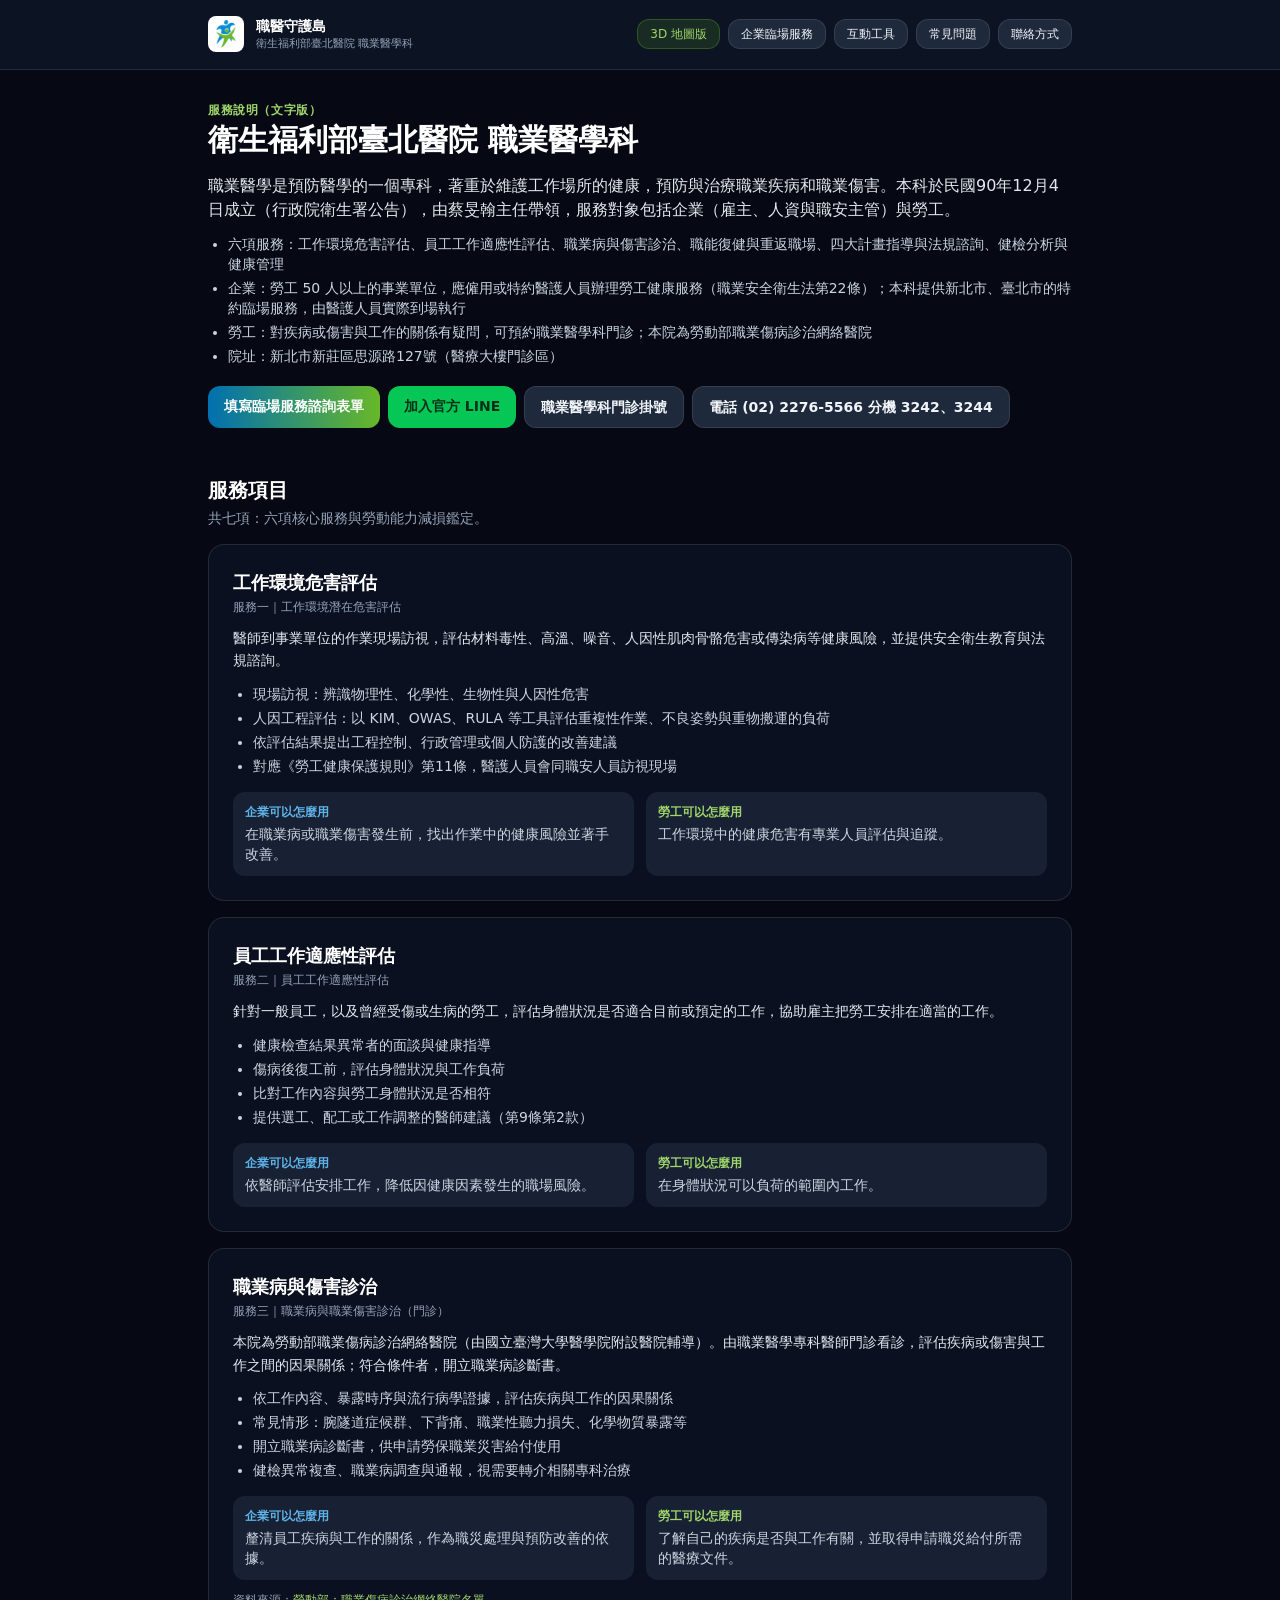
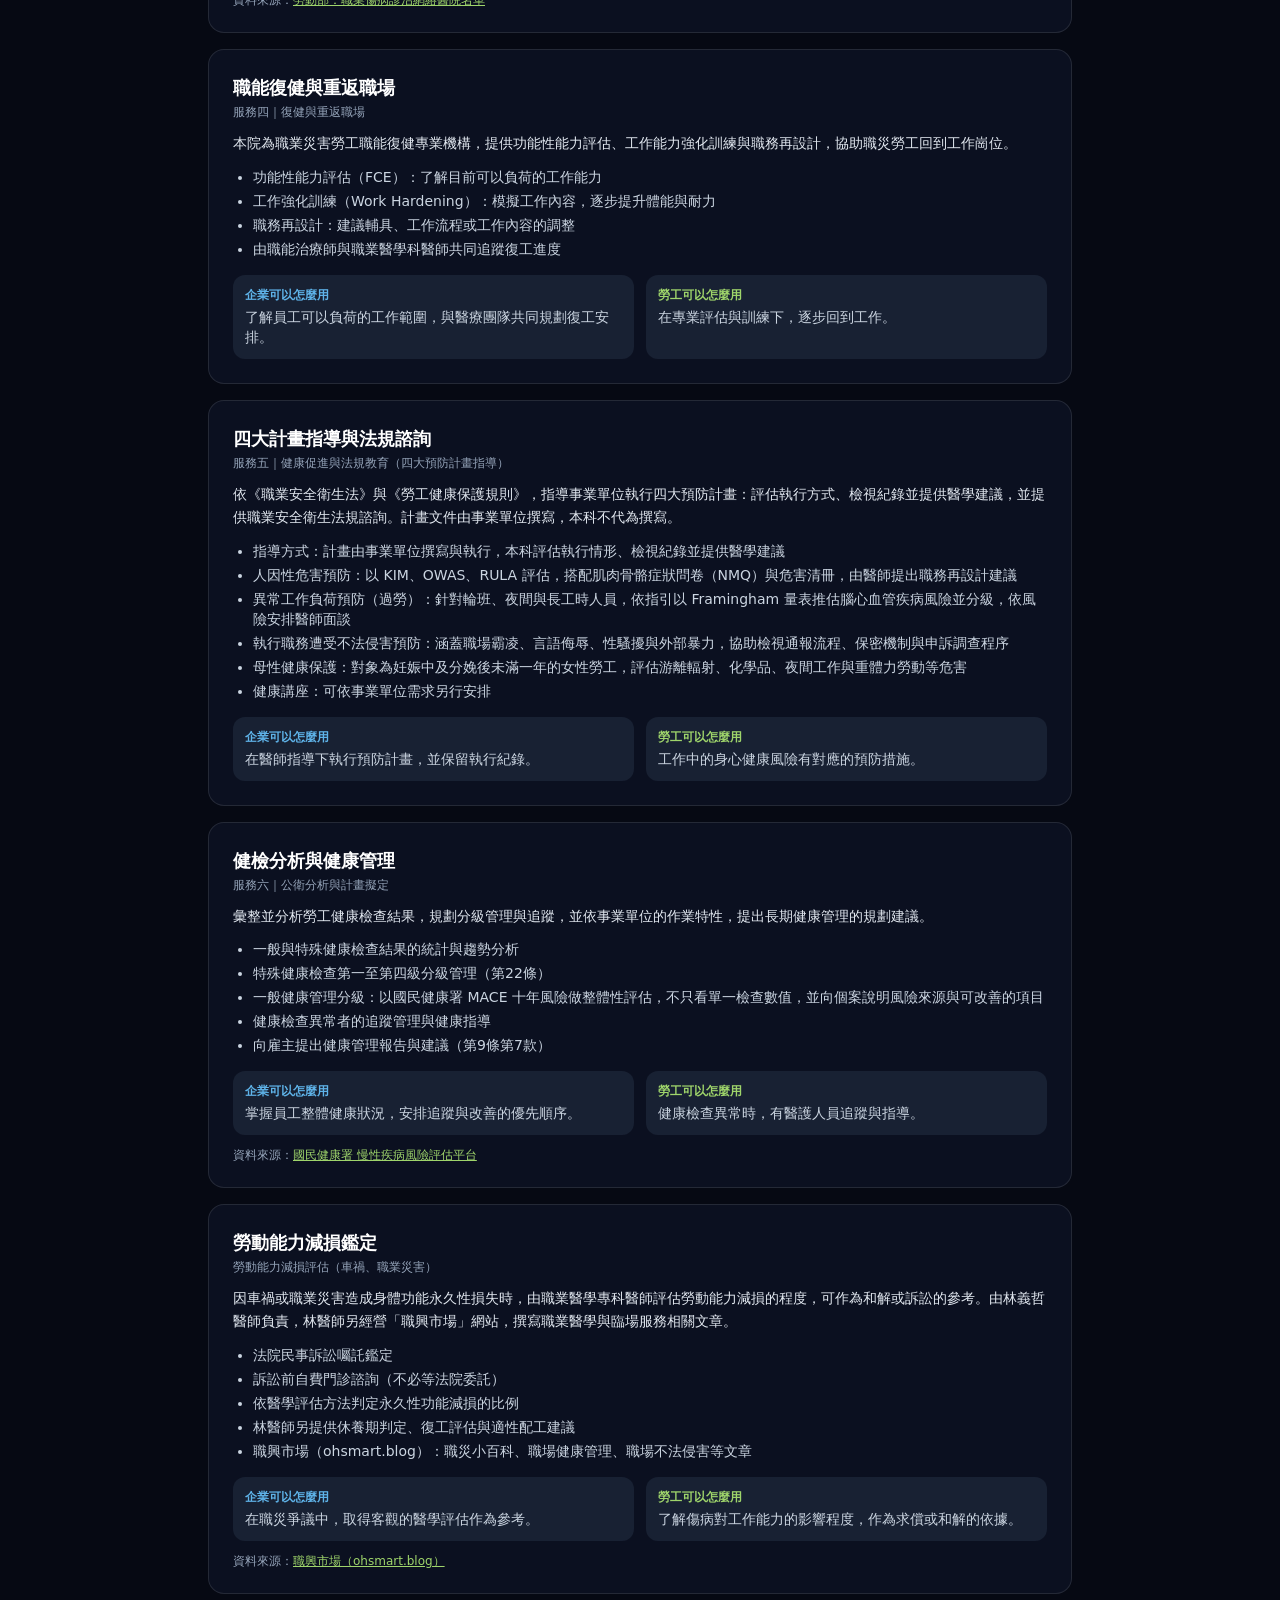
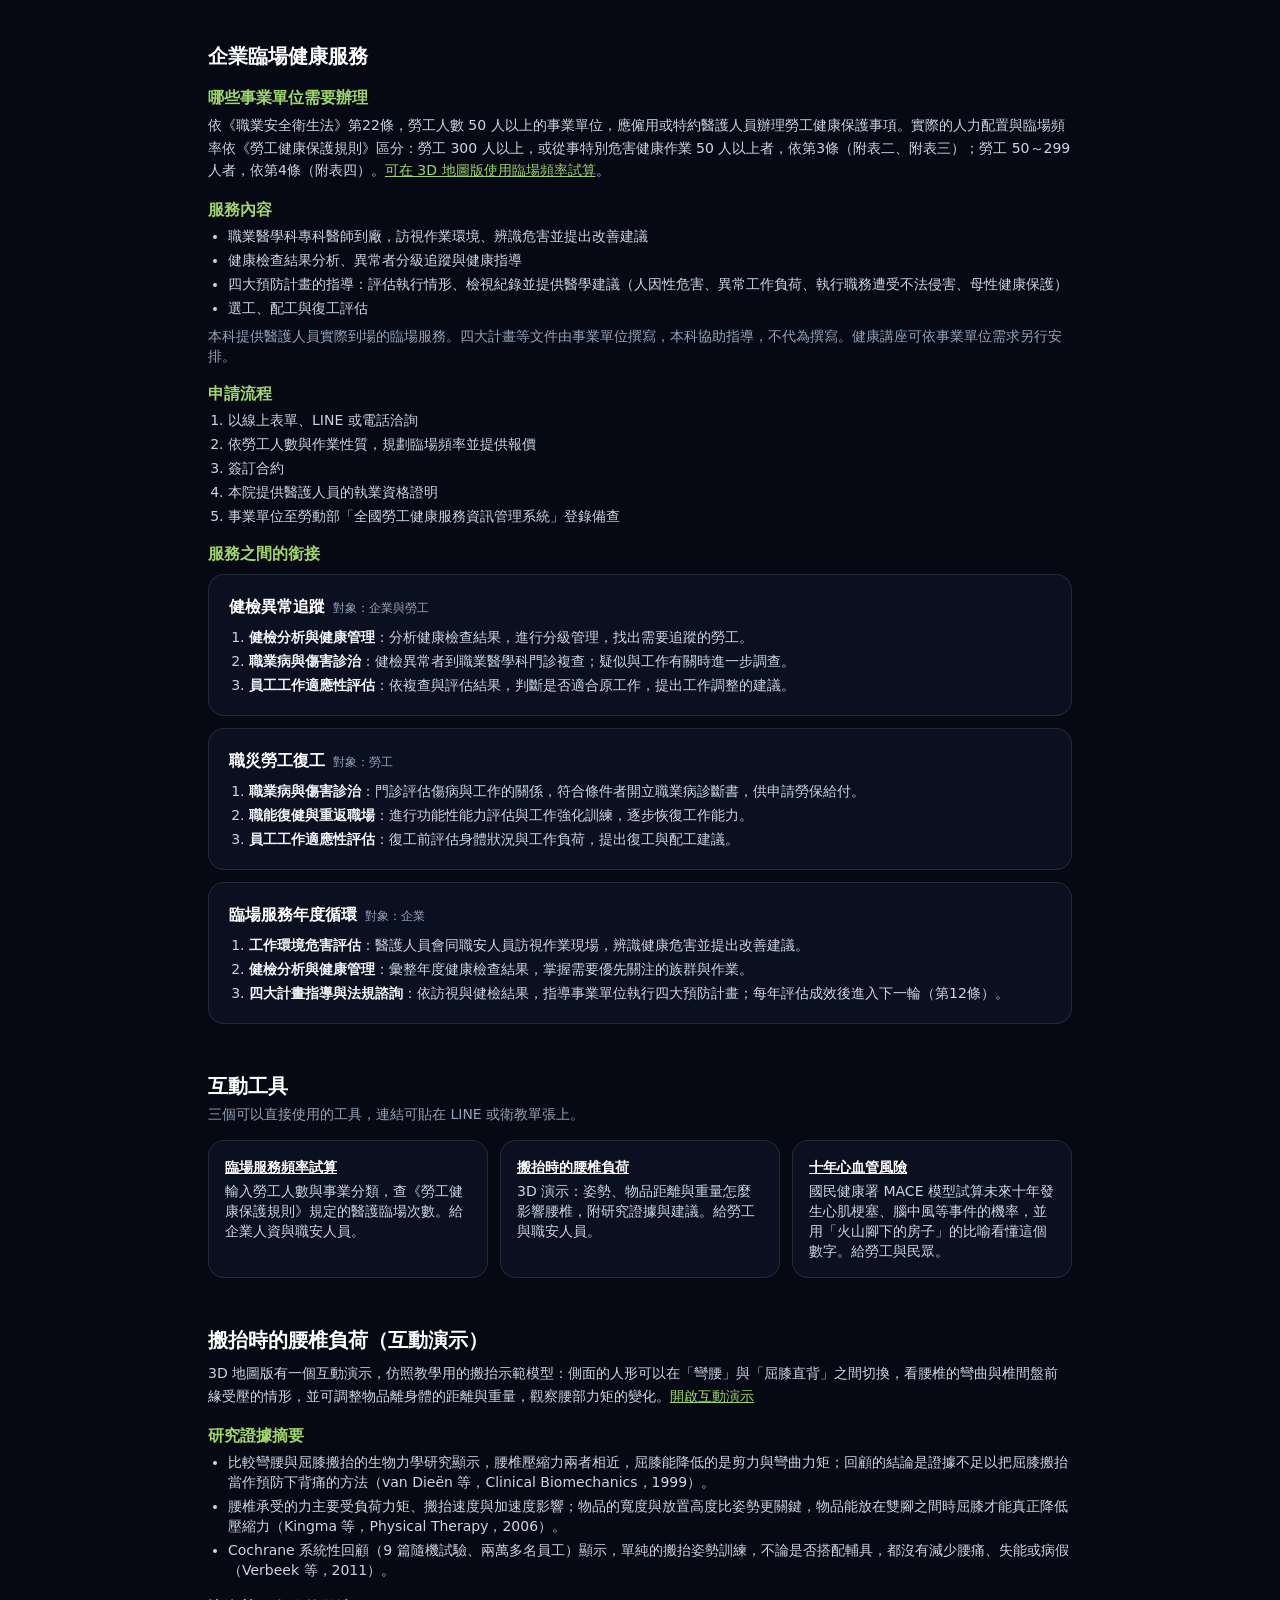
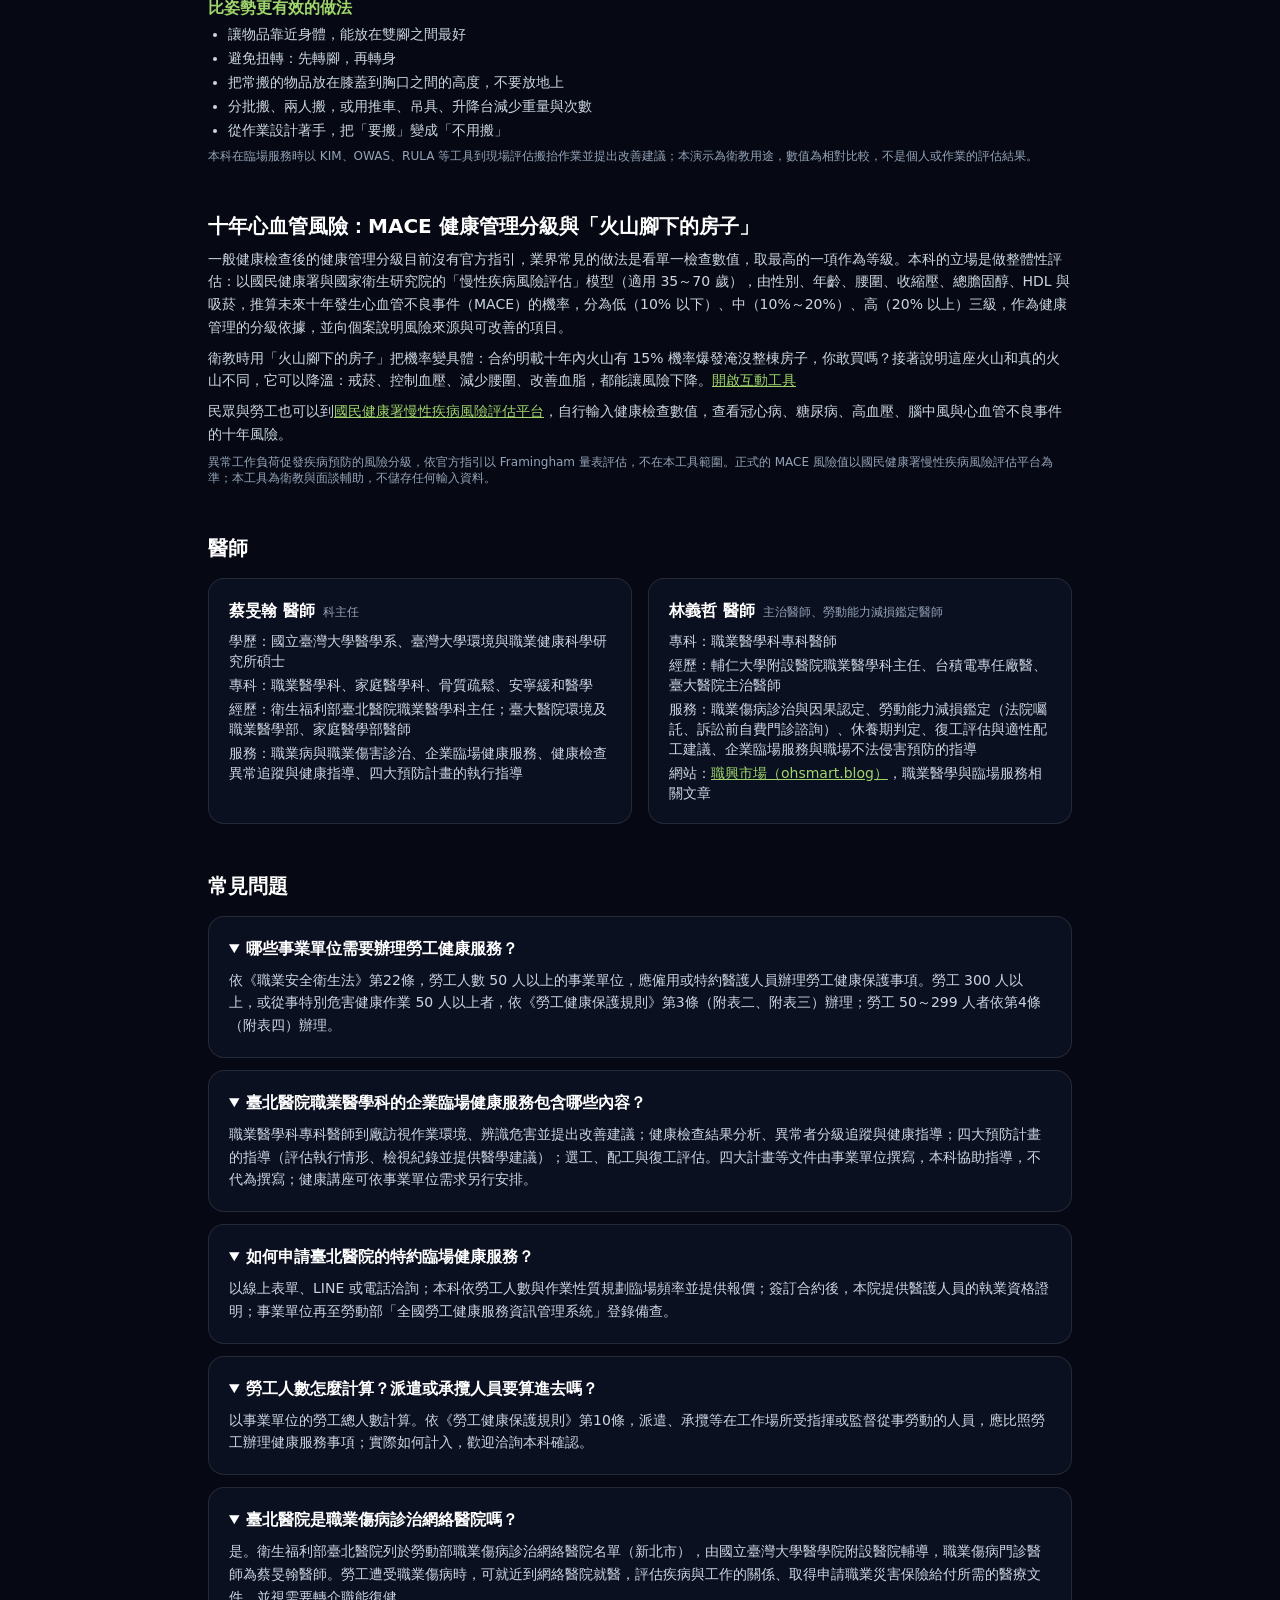
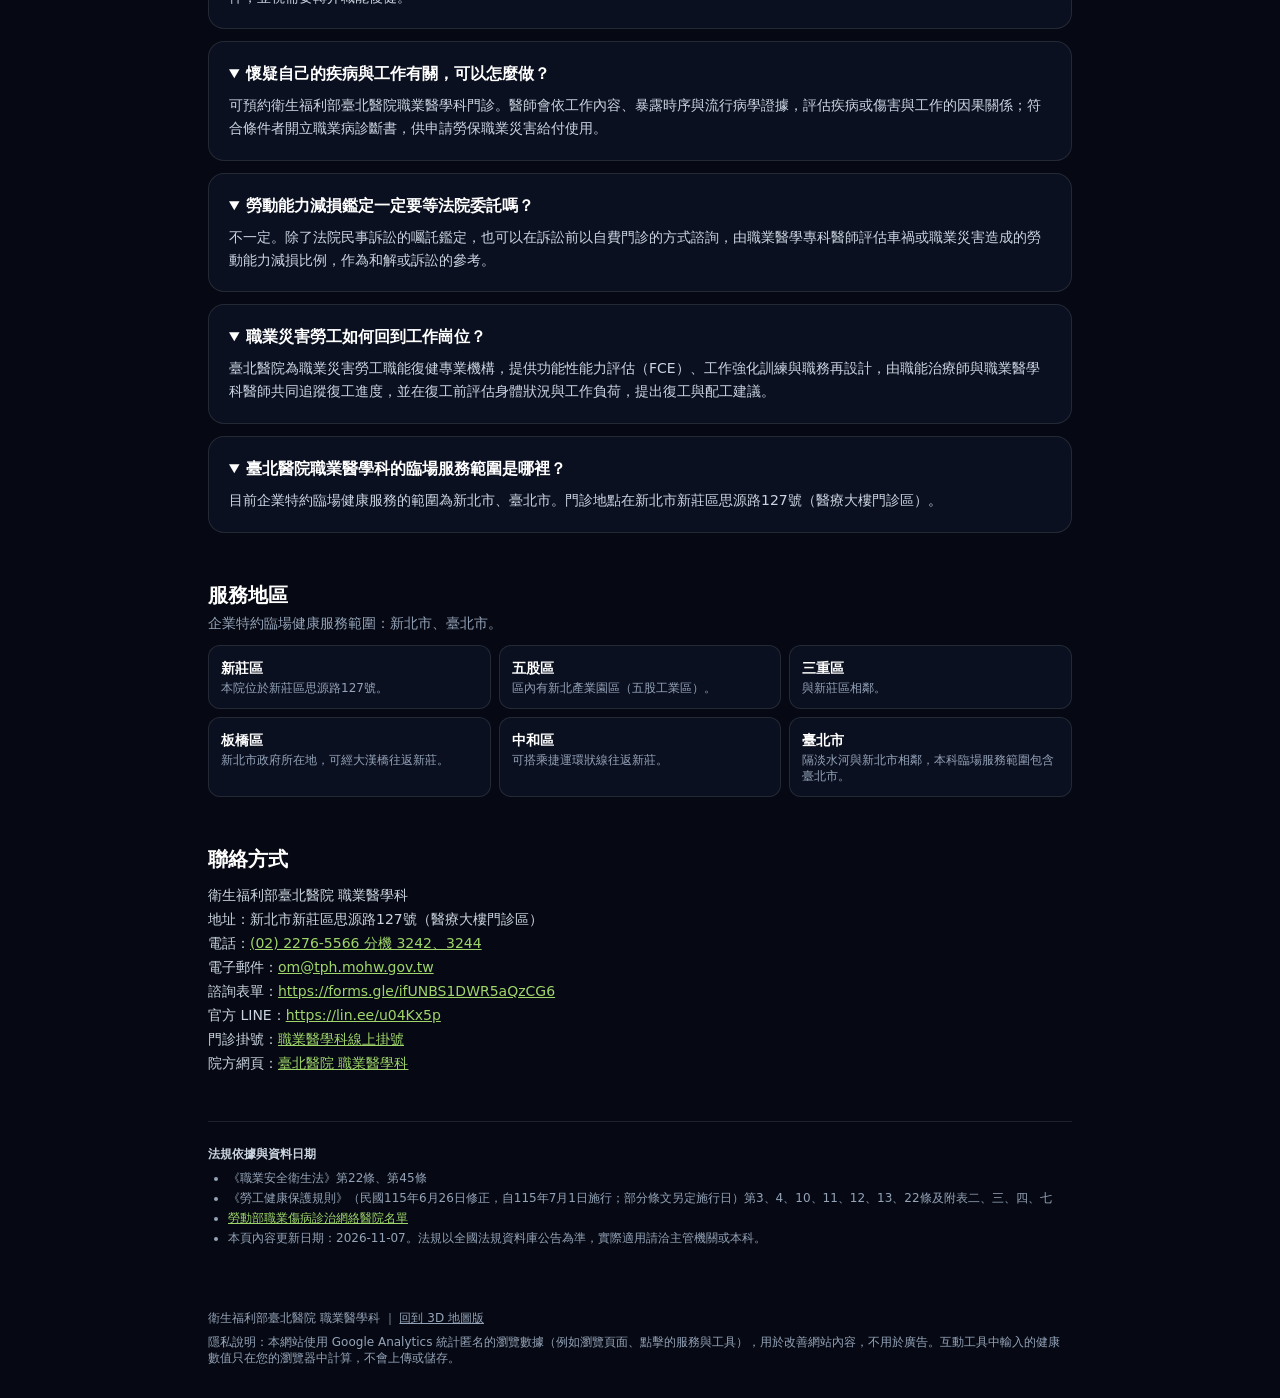
==== services.html @ 73bd0c20 "Add files via upload" ====
<!DOCTYPE html>
<html lang="zh-TW" class="dark">
<head>
  <meta charset="UTF-8">
  <meta name="viewport" content="width=device-width, initial-scale=1.0, viewport-fit=cover">
  <title>服務說明（文字版）｜衛生福利部臺北醫院 職業醫學科</title>
  <meta name="description" content="衛生福利部臺北醫院職業醫學科的服務說明：職業病與傷害診治門診、企業特約臨場健康服務、工作環境危害評估、員工工作適應性評估、職能復健與重返職場、四大預防計畫指導、健檢分析，以及勞動能力減損鑑定。含法規門檻、申請流程與常見問題。">
  <meta name="robots" content="index, follow, max-snippet:-1, max-image-preview:large">
  <link rel="canonical" href="https://nursingwork.github.io/tph-oh-island/services.html">
  <meta property="og:type" content="article">
  <meta property="og:locale" content="zh_TW">
  <meta property="og:title" content="服務說明（文字版）｜衛生福利部臺北醫院 職業醫學科">
  <meta property="og:description" content="職業病門診、企業臨場健康服務、職能復健與勞動能力減損鑑定：法規門檻、申請流程與常見問題。">
  <meta property="og:url" content="https://nursingwork.github.io/tph-oh-island/services.html">
  <meta property="og:image" content="https://nursingwork.github.io/tph-oh-island/assets/og-cover.jpg">
  <link rel="icon" type="image/png" sizes="64x64" href="assets/favicon.png">
  <link rel="stylesheet" href="tailwind.css">
  <script async src="https://www.googletagmanager.com/gtag/js?id=G-D66JKDGD3F"></script>
  <script>window.dataLayer=window.dataLayer||[];function gtag(){dataLayer.push(arguments);}gtag('js',new Date());gtag('config','G-D66JKDGD3F',{allow_google_signals:false,allow_ad_personalization_signals:false});</script>
  <script type="application/ld+json">{"@context":"https://schema.org","@graph":[{"@type":"WebPage","@id":"https://nursingwork.github.io/tph-oh-island/services.html#page","url":"https://nursingwork.github.io/tph-oh-island/services.html","name":"衛生福利部臺北醫院 職業醫學科｜服務說明（文字版）","inLanguage":"zh-TW","dateModified":"2026-11-07","isPartOf":{"@id":"https://nursingwork.github.io/tph-oh-island/#website"},"about":{"@id":"https://nursingwork.github.io/tph-oh-island/#clinic"}},{"@type":"BreadcrumbList","itemListElement":[{"@type":"ListItem","position":1,"name":"職醫守護島","item":"https://nursingwork.github.io/tph-oh-island/"},{"@type":"ListItem","position":2,"name":"服務說明（文字版）","item":"https://nursingwork.github.io/tph-oh-island/services.html"}]},{"@type":"FAQPage","mainEntity":[{"@type":"Question","name":"哪些事業單位需要辦理勞工健康服務？","acceptedAnswer":{"@type":"Answer","text":"依《職業安全衛生法》第22條，勞工人數 50 人以上的事業單位，應僱用或特約醫護人員辦理勞工健康保護事項。勞工 300 人以上，或從事特別危害健康作業 50 人以上者，依《勞工健康保護規則》第3條（附表二、附表三）辦理；勞工 50～299 人者依第4條（附表四）辦理。"}},{"@type":"Question","name":"臺北醫院職業醫學科的企業臨場健康服務包含哪些內容？","acceptedAnswer":{"@type":"Answer","text":"職業醫學科專科醫師到廠訪視作業環境、辨識危害並提出改善建議；健康檢查結果分析、異常者分級追蹤與健康指導；四大預防計畫的指導（評估執行情形、檢視紀錄並提供醫學建議）；選工、配工與復工評估。四大計畫等文件由事業單位撰寫，本科協助指導，不代為撰寫；健康講座可依事業單位需求另行安排。"}},{"@type":"Question","name":"如何申請臺北醫院的特約臨場健康服務？","acceptedAnswer":{"@type":"Answer","text":"以線上表單、LINE 或電話洽詢；本科依勞工人數與作業性質規劃臨場頻率並提供報價；簽訂合約後，本院提供醫護人員的執業資格證明；事業單位再至勞動部「全國勞工健康服務資訊管理系統」登錄備查。"}},{"@type":"Question","name":"勞工人數怎麼計算？派遣或承攬人員要算進去嗎？","acceptedAnswer":{"@type":"Answer","text":"以事業單位的勞工總人數計算。依《勞工健康保護規則》第10條，派遣、承攬等在工作場所受指揮或監督從事勞動的人員，應比照勞工辦理健康服務事項；實際如何計入，歡迎洽詢本科確認。"}},{"@type":"Question","name":"臺北醫院是職業傷病診治網絡醫院嗎？","acceptedAnswer":{"@type":"Answer","text":"是。衛生福利部臺北醫院列於勞動部職業傷病診治網絡醫院名單（新北市），由國立臺灣大學醫學院附設醫院輔導，職業傷病門診醫師為蔡旻翰醫師。勞工遭受職業傷病時，可就近到網絡醫院就醫，評估疾病與工作的關係、取得申請職業災害保險給付所需的醫療文件，並視需要轉介職能復健。"}},{"@type":"Question","name":"懷疑自己的疾病與工作有關，可以怎麼做？","acceptedAnswer":{"@type":"Answer","text":"可預約衛生福利部臺北醫院職業醫學科門診。醫師會依工作內容、暴露時序與流行病學證據，評估疾病或傷害與工作的因果關係；符合條件者開立職業病診斷書，供申請勞保職業災害給付使用。"}},{"@type":"Question","name":"勞動能力減損鑑定一定要等法院委託嗎？","acceptedAnswer":{"@type":"Answer","text":"不一定。除了法院民事訴訟的囑託鑑定，也可以在訴訟前以自費門診的方式諮詢，由職業醫學專科醫師評估車禍或職業災害造成的勞動能力減損比例，作為和解或訴訟的參考。"}},{"@type":"Question","name":"職業災害勞工如何回到工作崗位？","acceptedAnswer":{"@type":"Answer","text":"臺北醫院為職業災害勞工職能復健專業機構，提供功能性能力評估（FCE）、工作強化訓練與職務再設計，由職能治療師與職業醫學科醫師共同追蹤復工進度，並在復工前評估身體狀況與工作負荷，提出復工與配工建議。"}},{"@type":"Question","name":"臺北醫院職業醫學科的臨場服務範圍是哪裡？","acceptedAnswer":{"@type":"Answer","text":"目前企業特約臨場健康服務的範圍為新北市、臺北市。門診地點在新北市新莊區思源路127號（醫療大樓門診區）。"}}]}]}</script>
  <style>body{background:#060913} html{scroll-behavior:smooth} @media (prefers-reduced-motion: reduce){html{scroll-behavior:auto}}</style>
</head>
<body class="text-slate-100 font-sans">
  <a href="#content" class="sr-only focus:not-sr-only focus:absolute focus:top-2 focus:left-2 focus:z-50 focus:px-3 focus:py-2 focus:bg-brand-500 focus:text-white focus:rounded-lg">跳到主要內容</a>
  <header class="border-b border-white/10 bg-slate-900/70">
    <div class="max-w-4xl mx-auto px-4 py-4 flex flex-wrap items-center justify-between gap-3">
      <a href="index.html" class="flex items-center gap-3">
        <img src="assets/logo-mark.png" alt="" width="36" height="36" class="w-9 h-9 rounded-lg bg-white p-1">
        <span><span class="block text-sm font-extrabold text-white">職醫守護島</span><span class="block text-[11px] text-slate-400">衛生福利部臺北醫院 職業醫學科</span></span>
      </a>
      <nav aria-label="主要" class="flex flex-wrap gap-2 text-xs">
        <a href="index.html" class="px-3 py-1.5 rounded-xl bg-brand-500/15 text-brand-300 border border-brand-500/30 hover:bg-brand-500/25">3D 地圖版</a>
        <a href="#enterprise" class="px-3 py-1.5 rounded-xl bg-slate-800 border border-white/10 hover:bg-slate-700">企業臨場服務</a>
        <a href="#tools" class="px-3 py-1.5 rounded-xl bg-slate-800 border border-white/10 hover:bg-slate-700">互動工具</a>
        <a href="#faq" class="px-3 py-1.5 rounded-xl bg-slate-800 border border-white/10 hover:bg-slate-700">常見問題</a>
        <a href="#contact" class="px-3 py-1.5 rounded-xl bg-slate-800 border border-white/10 hover:bg-slate-700">聯絡方式</a>
      </nav>
    </div>
  </header>

  <main id="content" class="max-w-4xl mx-auto px-4 py-8 space-y-12">
    <section>
      <p class="text-xs font-bold tracking-wider text-brand-300">服務說明（文字版）</p>
      <h1 class="mt-1 text-2xl md:text-3xl font-extrabold text-white leading-snug">衛生福利部臺北醫院 職業醫學科</h1>
      <p class="mt-4 text-sm md:text-base text-slate-200 leading-relaxed">職業醫學是預防醫學的一個專科，著重於維護工作場所的健康，預防與治療職業疾病和職業傷害。本科於民國90年12月4日成立（行政院衛生署公告），由蔡旻翰主任帶領，服務對象包括企業（雇主、人資與職安主管）與勞工。</p>
      <ul class="mt-3 list-disc pl-5 space-y-1 text-sm text-slate-300"><li>六項服務：工作環境危害評估、員工工作適應性評估、職業病與傷害診治、職能復健與重返職場、四大計畫指導與法規諮詢、健檢分析與健康管理</li><li>企業：勞工 50 人以上的事業單位，應僱用或特約醫護人員辦理勞工健康服務（職業安全衛生法第22條）；本科提供新北市、臺北市的特約臨場服務，由醫護人員實際到場執行</li><li>勞工：對疾病或傷害與工作的關係有疑問，可預約職業醫學科門診；本院為勞動部職業傷病診治網絡醫院</li><li>院址：新北市新莊區思源路127號（醫療大樓門診區）</li></ul>
      <div class="mt-5 flex flex-wrap gap-2 text-sm">
        <a href="https://forms.gle/ifUNBS1DWR5aQzCG6" target="_blank" rel="noopener noreferrer" class="px-4 py-2.5 rounded-xl bg-gradient-to-r from-medblue-600 to-brand-500 text-white font-bold">填寫臨場服務諮詢表單</a>
        <a href="https://lin.ee/u04Kx5p" target="_blank" rel="noopener noreferrer" class="px-4 py-2.5 rounded-xl bg-[#06c755] text-[#06301a] font-bold">加入官方 LINE</a>
        <a href="https://nreg.tph.mohw.gov.tw/OReg/OpoDoctorsVisitListPage?sectcategory=%E5%85%A7%E7%A7%91%E7%B3%BB&amp;sectid=0106&amp;sectname=%E8%81%B7%E6%A5%AD%E9%86%AB%E5%AD%B8%E7%A7%91&amp;showcd=N" target="_blank" rel="noopener noreferrer" class="px-4 py-2.5 rounded-xl bg-slate-800 border border-white/10 font-bold">職業醫學科門診掛號</a>
        <a href="tel:+886222765566,3242" class="px-4 py-2.5 rounded-xl bg-slate-800 border border-white/10 font-bold">電話 (02) 2276-5566 分機 3242、3244</a>
      </div>
    </section>

    <section id="services" aria-labelledby="h-services">
      <h2 id="h-services" class="text-xl font-extrabold text-white">服務項目</h2>
      <p class="mt-1 text-sm text-slate-400">共七項：六項核心服務與勞動能力減損鑑定。</p>
      <div class="mt-4 space-y-4">
      <article id="service-1" class="rounded-2xl border border-white/10 bg-slate-900/60 p-5 md:p-6">
        <h3 class="text-lg font-extrabold text-white">工作環境危害評估</h3>
        <p class="text-xs text-slate-400 mt-0.5">服務一｜工作環境潛在危害評估</p>
        <p class="mt-3 text-sm text-slate-200 leading-relaxed">醫師到事業單位的作業現場訪視，評估材料毒性、高溫、噪音、人因性肌肉骨骼危害或傳染病等健康風險，並提供安全衛生教育與法規諮詢。</p>
        <ul class="mt-3 list-disc pl-5 space-y-1 text-sm text-slate-300"><li>現場訪視：辨識物理性、化學性、生物性與人因性危害</li><li>人因工程評估：以 KIM、OWAS、RULA 等工具評估重複性作業、不良姿勢與重物搬運的負荷</li><li>依評估結果提出工程控制、行政管理或個人防護的改善建議</li><li>對應《勞工健康保護規則》第11條，醫護人員會同職安人員訪視現場</li></ul>
        <dl class="mt-4 grid grid-cols-1 sm:grid-cols-2 gap-3 text-sm">
          <div class="rounded-xl bg-slate-800/70 p-3"><dt class="text-xs font-bold text-medblue-300">企業可以怎麼用</dt><dd class="text-slate-300 mt-1">在職業病或職業傷害發生前，找出作業中的健康風險並著手改善。</dd></div>
          <div class="rounded-xl bg-slate-800/70 p-3"><dt class="text-xs font-bold text-brand-300">勞工可以怎麼用</dt><dd class="text-slate-300 mt-1">工作環境中的健康危害有專業人員評估與追蹤。</dd></div>
        </dl>
        
      </article>
      <article id="service-2" class="rounded-2xl border border-white/10 bg-slate-900/60 p-5 md:p-6">
        <h3 class="text-lg font-extrabold text-white">員工工作適應性評估</h3>
        <p class="text-xs text-slate-400 mt-0.5">服務二｜員工工作適應性評估</p>
        <p class="mt-3 text-sm text-slate-200 leading-relaxed">針對一般員工，以及曾經受傷或生病的勞工，評估身體狀況是否適合目前或預定的工作，協助雇主把勞工安排在適當的工作。</p>
        <ul class="mt-3 list-disc pl-5 space-y-1 text-sm text-slate-300"><li>健康檢查結果異常者的面談與健康指導</li><li>傷病後復工前，評估身體狀況與工作負荷</li><li>比對工作內容與勞工身體狀況是否相符</li><li>提供選工、配工或工作調整的醫師建議（第9條第2款）</li></ul>
        <dl class="mt-4 grid grid-cols-1 sm:grid-cols-2 gap-3 text-sm">
          <div class="rounded-xl bg-slate-800/70 p-3"><dt class="text-xs font-bold text-medblue-300">企業可以怎麼用</dt><dd class="text-slate-300 mt-1">依醫師評估安排工作，降低因健康因素發生的職場風險。</dd></div>
          <div class="rounded-xl bg-slate-800/70 p-3"><dt class="text-xs font-bold text-brand-300">勞工可以怎麼用</dt><dd class="text-slate-300 mt-1">在身體狀況可以負荷的範圍內工作。</dd></div>
        </dl>
        
      </article>
      <article id="service-3" class="rounded-2xl border border-white/10 bg-slate-900/60 p-5 md:p-6">
        <h3 class="text-lg font-extrabold text-white">職業病與傷害診治</h3>
        <p class="text-xs text-slate-400 mt-0.5">服務三｜職業病與職業傷害診治（門診）</p>
        <p class="mt-3 text-sm text-slate-200 leading-relaxed">本院為勞動部職業傷病診治網絡醫院（由國立臺灣大學醫學院附設醫院輔導）。由職業醫學專科醫師門診看診，評估疾病或傷害與工作之間的因果關係；符合條件者，開立職業病診斷書。</p>
        <ul class="mt-3 list-disc pl-5 space-y-1 text-sm text-slate-300"><li>依工作內容、暴露時序與流行病學證據，評估疾病與工作的因果關係</li><li>常見情形：腕隧道症候群、下背痛、職業性聽力損失、化學物質暴露等</li><li>開立職業病診斷書，供申請勞保職業災害給付使用</li><li>健檢異常複查、職業病調查與通報，視需要轉介相關專科治療</li></ul>
        <dl class="mt-4 grid grid-cols-1 sm:grid-cols-2 gap-3 text-sm">
          <div class="rounded-xl bg-slate-800/70 p-3"><dt class="text-xs font-bold text-medblue-300">企業可以怎麼用</dt><dd class="text-slate-300 mt-1">釐清員工疾病與工作的關係，作為職災處理與預防改善的依據。</dd></div>
          <div class="rounded-xl bg-slate-800/70 p-3"><dt class="text-xs font-bold text-brand-300">勞工可以怎麼用</dt><dd class="text-slate-300 mt-1">了解自己的疾病是否與工作有關，並取得申請職災給付所需的醫療文件。</dd></div>
        </dl>
        <p class="mt-3 text-xs text-slate-400">資料來源：<a class="underline text-brand-300" href="https://www.mol.gov.tw/1607/1632/1640/57335/" target="_blank" rel="noopener noreferrer">勞動部：職業傷病診治網絡醫院名單</a></p>
      </article>
      <article id="service-4" class="rounded-2xl border border-white/10 bg-slate-900/60 p-5 md:p-6">
        <h3 class="text-lg font-extrabold text-white">職能復健與重返職場</h3>
        <p class="text-xs text-slate-400 mt-0.5">服務四｜復健與重返職場</p>
        <p class="mt-3 text-sm text-slate-200 leading-relaxed">本院為職業災害勞工職能復健專業機構，提供功能性能力評估、工作能力強化訓練與職務再設計，協助職災勞工回到工作崗位。</p>
        <ul class="mt-3 list-disc pl-5 space-y-1 text-sm text-slate-300"><li>功能性能力評估（FCE）：了解目前可以負荷的工作能力</li><li>工作強化訓練（Work Hardening）：模擬工作內容，逐步提升體能與耐力</li><li>職務再設計：建議輔具、工作流程或工作內容的調整</li><li>由職能治療師與職業醫學科醫師共同追蹤復工進度</li></ul>
        <dl class="mt-4 grid grid-cols-1 sm:grid-cols-2 gap-3 text-sm">
          <div class="rounded-xl bg-slate-800/70 p-3"><dt class="text-xs font-bold text-medblue-300">企業可以怎麼用</dt><dd class="text-slate-300 mt-1">了解員工可以負荷的工作範圍，與醫療團隊共同規劃復工安排。</dd></div>
          <div class="rounded-xl bg-slate-800/70 p-3"><dt class="text-xs font-bold text-brand-300">勞工可以怎麼用</dt><dd class="text-slate-300 mt-1">在專業評估與訓練下，逐步回到工作。</dd></div>
        </dl>
        
      </article>
      <article id="service-5" class="rounded-2xl border border-white/10 bg-slate-900/60 p-5 md:p-6">
        <h3 class="text-lg font-extrabold text-white">四大計畫指導與法規諮詢</h3>
        <p class="text-xs text-slate-400 mt-0.5">服務五｜健康促進與法規教育（四大預防計畫指導）</p>
        <p class="mt-3 text-sm text-slate-200 leading-relaxed">依《職業安全衛生法》與《勞工健康保護規則》，指導事業單位執行四大預防計畫：評估執行方式、檢視紀錄並提供醫學建議，並提供職業安全衛生法規諮詢。計畫文件由事業單位撰寫，本科不代為撰寫。</p>
        <ul class="mt-3 list-disc pl-5 space-y-1 text-sm text-slate-300"><li>指導方式：計畫由事業單位撰寫與執行，本科評估執行情形、檢視紀錄並提供醫學建議</li><li>人因性危害預防：以 KIM、OWAS、RULA 評估，搭配肌肉骨骼症狀問卷（NMQ）與危害清冊，由醫師提出職務再設計建議</li><li>異常工作負荷預防（過勞）：針對輪班、夜間與長工時人員，依指引以 Framingham 量表推估腦心血管疾病風險並分級，依風險安排醫師面談</li><li>執行職務遭受不法侵害預防：涵蓋職場霸凌、言語侮辱、性騷擾與外部暴力，協助檢視通報流程、保密機制與申訴調查程序</li><li>母性健康保護：對象為妊娠中及分娩後未滿一年的女性勞工，評估游離輻射、化學品、夜間工作與重體力勞動等危害</li><li>健康講座：可依事業單位需求另行安排</li></ul>
        <dl class="mt-4 grid grid-cols-1 sm:grid-cols-2 gap-3 text-sm">
          <div class="rounded-xl bg-slate-800/70 p-3"><dt class="text-xs font-bold text-medblue-300">企業可以怎麼用</dt><dd class="text-slate-300 mt-1">在醫師指導下執行預防計畫，並保留執行紀錄。</dd></div>
          <div class="rounded-xl bg-slate-800/70 p-3"><dt class="text-xs font-bold text-brand-300">勞工可以怎麼用</dt><dd class="text-slate-300 mt-1">工作中的身心健康風險有對應的預防措施。</dd></div>
        </dl>
        
      </article>
      <article id="service-6" class="rounded-2xl border border-white/10 bg-slate-900/60 p-5 md:p-6">
        <h3 class="text-lg font-extrabold text-white">健檢分析與健康管理</h3>
        <p class="text-xs text-slate-400 mt-0.5">服務六｜公衛分析與計畫擬定</p>
        <p class="mt-3 text-sm text-slate-200 leading-relaxed">彙整並分析勞工健康檢查結果，規劃分級管理與追蹤，並依事業單位的作業特性，提出長期健康管理的規劃建議。</p>
        <ul class="mt-3 list-disc pl-5 space-y-1 text-sm text-slate-300"><li>一般與特殊健康檢查結果的統計與趨勢分析</li><li>特殊健康檢查第一至第四級分級管理（第22條）</li><li>一般健康管理分級：以國民健康署 MACE 十年風險做整體性評估，不只看單一檢查數值，並向個案說明風險來源與可改善的項目</li><li>健康檢查異常者的追蹤管理與健康指導</li><li>向雇主提出健康管理報告與建議（第9條第7款）</li></ul>
        <dl class="mt-4 grid grid-cols-1 sm:grid-cols-2 gap-3 text-sm">
          <div class="rounded-xl bg-slate-800/70 p-3"><dt class="text-xs font-bold text-medblue-300">企業可以怎麼用</dt><dd class="text-slate-300 mt-1">掌握員工整體健康狀況，安排追蹤與改善的優先順序。</dd></div>
          <div class="rounded-xl bg-slate-800/70 p-3"><dt class="text-xs font-bold text-brand-300">勞工可以怎麼用</dt><dd class="text-slate-300 mt-1">健康檢查異常時，有醫護人員追蹤與指導。</dd></div>
        </dl>
        <p class="mt-3 text-xs text-slate-400">資料來源：<a class="underline text-brand-300" href="https://cdrc.hpa.gov.tw/" target="_blank" rel="noopener noreferrer">國民健康署 慢性疾病風險評估平台</a></p>
      </article>
      <article id="service-7" class="rounded-2xl border border-white/10 bg-slate-900/60 p-5 md:p-6">
        <h3 class="text-lg font-extrabold text-white">勞動能力減損鑑定</h3>
        <p class="text-xs text-slate-400 mt-0.5">勞動能力減損評估（車禍、職業災害）</p>
        <p class="mt-3 text-sm text-slate-200 leading-relaxed">因車禍或職業災害造成身體功能永久性損失時，由職業醫學專科醫師評估勞動能力減損的程度，可作為和解或訴訟的參考。由林義哲醫師負責，林醫師另經營「職興市場」網站，撰寫職業醫學與臨場服務相關文章。</p>
        <ul class="mt-3 list-disc pl-5 space-y-1 text-sm text-slate-300"><li>法院民事訴訟囑託鑑定</li><li>訴訟前自費門診諮詢（不必等法院委託）</li><li>依醫學評估方法判定永久性功能減損的比例</li><li>林醫師另提供休養期判定、復工評估與適性配工建議</li><li>職興市場（ohsmart.blog）：職災小百科、職場健康管理、職場不法侵害等文章</li></ul>
        <dl class="mt-4 grid grid-cols-1 sm:grid-cols-2 gap-3 text-sm">
          <div class="rounded-xl bg-slate-800/70 p-3"><dt class="text-xs font-bold text-medblue-300">企業可以怎麼用</dt><dd class="text-slate-300 mt-1">在職災爭議中，取得客觀的醫學評估作為參考。</dd></div>
          <div class="rounded-xl bg-slate-800/70 p-3"><dt class="text-xs font-bold text-brand-300">勞工可以怎麼用</dt><dd class="text-slate-300 mt-1">了解傷病對工作能力的影響程度，作為求償或和解的依據。</dd></div>
        </dl>
        <p class="mt-3 text-xs text-slate-400">資料來源：<a class="underline text-brand-300" href="https://ohsmart.blog/" target="_blank" rel="noopener noreferrer">職興市場（ohsmart.blog）</a></p>
      </article></div>
    </section>

    <section id="enterprise" aria-labelledby="h-ent">
      <h2 id="h-ent" class="text-xl font-extrabold text-white">企業臨場健康服務</h2>
      <h3 class="mt-4 font-bold text-brand-300">哪些事業單位需要辦理</h3>
      <p class="mt-1 text-sm text-slate-300 leading-relaxed">依《職業安全衛生法》第22條，勞工人數 50 人以上的事業單位，應僱用或特約醫護人員辦理勞工健康保護事項。實際的人力配置與臨場頻率依《勞工健康保護規則》區分：勞工 300 人以上，或從事特別危害健康作業 50 人以上者，依第3條（附表二、附表三）；勞工 50～299 人者，依第4條（附表四）。<a href="index.html#calc" class="underline text-brand-300">可在 3D 地圖版使用臨場頻率試算</a>。</p>
      <h3 class="mt-4 font-bold text-brand-300">服務內容</h3>
      <ul class="mt-1 list-disc pl-5 space-y-1 text-sm text-slate-300">
        <li>職業醫學科專科醫師到廠，訪視作業環境、辨識危害並提出改善建議</li>
        <li>健康檢查結果分析、異常者分級追蹤與健康指導</li>
        <li>四大預防計畫的指導：評估執行情形、檢視紀錄並提供醫學建議（人因性危害、異常工作負荷、執行職務遭受不法侵害、母性健康保護）</li>
        <li>選工、配工與復工評估</li>
      </ul>
      <p class="mt-2 text-sm text-slate-400">本科提供醫護人員實際到場的臨場服務。四大計畫等文件由事業單位撰寫，本科協助指導，不代為撰寫。健康講座可依事業單位需求另行安排。</p>
      <h3 class="mt-4 font-bold text-brand-300">申請流程</h3>
      <ol class="mt-1 list-decimal pl-5 space-y-1 text-sm text-slate-300">
        <li>以線上表單、LINE 或電話洽詢</li>
        <li>依勞工人數與作業性質，規劃臨場頻率並提供報價</li>
        <li>簽訂合約</li>
        <li>本院提供醫護人員的執業資格證明</li>
        <li>事業單位至勞動部「全國勞工健康服務資訊管理系統」登錄備查</li>
      </ol>
      <h3 class="mt-4 font-bold text-brand-300">服務之間的銜接</h3>
      <ul class="mt-2 space-y-3">
      <li class="rounded-2xl border border-white/10 bg-slate-900/60 p-5">
        <h3 class="font-bold text-white">健檢異常追蹤<span class="ml-2 text-xs font-normal text-slate-400">對象：企業與勞工</span></h3>
        <ol class="mt-2 list-decimal pl-5 space-y-1 text-sm text-slate-300"><li><strong class="text-slate-100">健檢分析與健康管理</strong>：分析健康檢查結果，進行分級管理，找出需要追蹤的勞工。</li><li><strong class="text-slate-100">職業病與傷害診治</strong>：健檢異常者到職業醫學科門診複查；疑似與工作有關時進一步調查。</li><li><strong class="text-slate-100">員工工作適應性評估</strong>：依複查與評估結果，判斷是否適合原工作，提出工作調整的建議。</li></ol>
      </li>
      <li class="rounded-2xl border border-white/10 bg-slate-900/60 p-5">
        <h3 class="font-bold text-white">職災勞工復工<span class="ml-2 text-xs font-normal text-slate-400">對象：勞工</span></h3>
        <ol class="mt-2 list-decimal pl-5 space-y-1 text-sm text-slate-300"><li><strong class="text-slate-100">職業病與傷害診治</strong>：門診評估傷病與工作的關係，符合條件者開立職業病診斷書，供申請勞保給付。</li><li><strong class="text-slate-100">職能復健與重返職場</strong>：進行功能性能力評估與工作強化訓練，逐步恢復工作能力。</li><li><strong class="text-slate-100">員工工作適應性評估</strong>：復工前評估身體狀況與工作負荷，提出復工與配工建議。</li></ol>
      </li>
      <li class="rounded-2xl border border-white/10 bg-slate-900/60 p-5">
        <h3 class="font-bold text-white">臨場服務年度循環<span class="ml-2 text-xs font-normal text-slate-400">對象：企業</span></h3>
        <ol class="mt-2 list-decimal pl-5 space-y-1 text-sm text-slate-300"><li><strong class="text-slate-100">工作環境危害評估</strong>：醫護人員會同職安人員訪視作業現場，辨識健康危害並提出改善建議。</li><li><strong class="text-slate-100">健檢分析與健康管理</strong>：彙整年度健康檢查結果，掌握需要優先關注的族群與作業。</li><li><strong class="text-slate-100">四大計畫指導與法規諮詢</strong>：依訪視與健檢結果，指導事業單位執行四大預防計畫；每年評估成效後進入下一輪（第12條）。</li></ol>
      </li></ul>
    </section>

    <section id="tools" aria-labelledby="h-tools">
      <h2 id="h-tools" class="text-xl font-extrabold text-white">互動工具</h2>
      <p class="mt-1 text-sm text-slate-400">三個可以直接使用的工具，連結可貼在 LINE 或衛教單張上。</p>
      <ul class="mt-4 grid grid-cols-1 md:grid-cols-3 gap-3 text-sm">
        <li class="rounded-2xl border border-white/10 bg-slate-900/60 p-4"><a class="font-bold text-white underline" href="index.html#calc">臨場服務頻率試算</a><p class="mt-1 text-slate-300">輸入勞工人數與事業分類，查《勞工健康保護規則》規定的醫護臨場次數。給企業人資與職安人員。</p></li>
        <li class="rounded-2xl border border-white/10 bg-slate-900/60 p-4"><a class="font-bold text-white underline" href="index.html#lift">搬抬時的腰椎負荷</a><p class="mt-1 text-slate-300">3D 演示：姿勢、物品距離與重量怎麼影響腰椎，附研究證據與建議。給勞工與職安人員。</p></li>
        <li class="rounded-2xl border border-white/10 bg-slate-900/60 p-4"><a class="font-bold text-white underline" href="index.html#cvd">十年心血管風險</a><p class="mt-1 text-slate-300">國民健康署 MACE 模型試算未來十年發生心肌梗塞、腦中風等事件的機率，並用「火山腳下的房子」的比喻看懂這個數字。給勞工與民眾。</p></li>
      </ul>
    </section>

    <section id="lifting" aria-labelledby="h-lift">
      <h2 id="h-lift" class="text-xl font-extrabold text-white">搬抬時的腰椎負荷（互動演示）</h2>
      <p class="mt-2 text-sm text-slate-300 leading-relaxed">3D 地圖版有一個互動演示，仿照教學用的搬抬示範模型：側面的人形可以在「彎腰」與「屈膝直背」之間切換，看腰椎的彎曲與椎間盤前緣受壓的情形，並可調整物品離身體的距離與重量，觀察腰部力矩的變化。<a class="underline text-brand-300" href="index.html#lift">開啟互動演示</a></p>
      <h3 class="mt-4 font-bold text-brand-300">研究證據摘要</h3>
      <ul class="mt-1 list-disc pl-5 space-y-1 text-sm text-slate-300">
        <li>比較彎腰與屈膝搬抬的生物力學研究顯示，腰椎壓縮力兩者相近，屈膝能降低的是剪力與彎曲力矩；回顧的結論是證據不足以把屈膝搬抬當作預防下背痛的方法（van Dieën 等，Clinical Biomechanics，1999）。</li>
        <li>腰椎承受的力主要受負荷力矩、搬抬速度與加速度影響；物品的寬度與放置高度比姿勢更關鍵，物品能放在雙腳之間時屈膝才能真正降低壓縮力（Kingma 等，Physical Therapy，2006）。</li>
        <li>Cochrane 系統性回顧（9 篇隨機試驗、兩萬多名員工）顯示，單純的搬抬姿勢訓練，不論是否搭配輔具，都沒有減少腰痛、失能或病假（Verbeek 等，2011）。</li>
      </ul>
      <h3 class="mt-4 font-bold text-brand-300">比姿勢更有效的做法</h3>
      <ul class="mt-1 list-disc pl-5 space-y-1 text-sm text-slate-300">
        <li>讓物品靠近身體，能放在雙腳之間最好</li>
        <li>避免扭轉：先轉腳，再轉身</li>
        <li>把常搬的物品放在膝蓋到胸口之間的高度，不要放地上</li>
        <li>分批搬、兩人搬，或用推車、吊具、升降台減少重量與次數</li>
        <li>從作業設計著手，把「要搬」變成「不用搬」</li>
      </ul>
      <p class="mt-2 text-xs text-slate-400">本科在臨場服務時以 KIM、OWAS、RULA 等工具到現場評估搬抬作業並提出改善建議；本演示為衛教用途，數值為相對比較，不是個人或作業的評估結果。</p>
    </section>

    <section id="cvd" aria-labelledby="h-cvd">
      <h2 id="h-cvd" class="text-xl font-extrabold text-white">十年心血管風險：MACE 健康管理分級與「火山腳下的房子」</h2>
      <p class="mt-2 text-sm text-slate-300 leading-relaxed">一般健康檢查後的健康管理分級目前沒有官方指引，業界常見的做法是看單一檢查數值，取最高的一項作為等級。本科的立場是做整體性評估：以國民健康署與國家衛生研究院的「慢性疾病風險評估」模型（適用 35～70 歲），由性別、年齡、腰圍、收縮壓、總膽固醇、HDL 與吸菸，推算未來十年發生心血管不良事件（MACE）的機率，分為低（10% 以下）、中（10%～20%）、高（20% 以上）三級，作為健康管理的分級依據，並向個案說明風險來源與可改善的項目。</p>
      <p class="mt-2 text-sm text-slate-300 leading-relaxed">衛教時用「火山腳下的房子」把機率變具體：合約明載十年內火山有 15% 機率爆發淹沒整棟房子，你敢買嗎？接著說明這座火山和真的火山不同，它可以降溫：戒菸、控制血壓、減少腰圍、改善血脂，都能讓風險下降。<a class="underline text-brand-300" href="index.html#cvd">開啟互動工具</a></p>
      <p class="mt-2 text-sm text-slate-300 leading-relaxed">民眾與勞工也可以到<a class="underline text-brand-300" href="https://cdrc.hpa.gov.tw/" target="_blank" rel="noopener noreferrer">國民健康署慢性疾病風險評估平台</a>，自行輸入健康檢查數值，查看冠心病、糖尿病、高血壓、腦中風與心血管不良事件的十年風險。</p>
      <p class="mt-2 text-xs text-slate-400">異常工作負荷促發疾病預防的風險分級，依官方指引以 Framingham 量表評估，不在本工具範圍。正式的 MACE 風險值以國民健康署慢性疾病風險評估平台為準；本工具為衛教與面談輔助，不儲存任何輸入資料。</p>
    </section>

    <section id="doctors" aria-labelledby="h-doc">
      <h2 id="h-doc" class="text-xl font-extrabold text-white">醫師</h2>
      <div class="mt-4 grid grid-cols-1 md:grid-cols-2 gap-4">
        <article class="rounded-2xl border border-white/10 bg-slate-900/60 p-5">
          <h3 class="font-bold text-white">蔡旻翰 醫師<span class="ml-2 text-xs font-normal text-slate-400">科主任</span></h3>
          <ul class="mt-2 text-sm text-slate-300 space-y-1">
            <li>學歷：國立臺灣大學醫學系、臺灣大學環境與職業健康科學研究所碩士</li>
            <li>專科：職業醫學科、家庭醫學科、骨質疏鬆、安寧緩和醫學</li>
            <li>經歷：衛生福利部臺北醫院職業醫學科主任；臺大醫院環境及職業醫學部、家庭醫學部醫師</li>
            <li>服務：職業病與職業傷害診治、企業臨場健康服務、健康檢查異常追蹤與健康指導、四大預防計畫的執行指導</li>
          </ul>
        </article>
        <article class="rounded-2xl border border-white/10 bg-slate-900/60 p-5">
          <h3 class="font-bold text-white">林義哲 醫師<span class="ml-2 text-xs font-normal text-slate-400">主治醫師、勞動能力減損鑑定醫師</span></h3>
          <ul class="mt-2 text-sm text-slate-300 space-y-1">
            <li>專科：職業醫學科專科醫師</li>
            <li>經歷：輔仁大學附設醫院職業醫學科主任、台積電專任廠醫、臺大醫院主治醫師</li>
            <li>服務：職業傷病診治與因果認定、勞動能力減損鑑定（法院囑託、訴訟前自費門診諮詢）、休養期判定、復工評估與適性配工建議、企業臨場服務與職場不法侵害預防的指導</li>
            <li>網站：<a class="underline text-brand-300" href="https://ohsmart.blog/" target="_blank" rel="noopener noreferrer">職興市場（ohsmart.blog）</a>，職業醫學與臨場服務相關文章</li>
          </ul>
        </article>
      </div>
    </section>

    <section id="faq" aria-labelledby="h-faq">
      <h2 id="h-faq" class="text-xl font-extrabold text-white">常見問題</h2>
      <div class="mt-4 space-y-3">
      <details class="group rounded-2xl border border-white/10 bg-slate-900/60 p-5" open>
        <summary class="cursor-pointer font-bold text-white">哪些事業單位需要辦理勞工健康服務？</summary>
        <p class="mt-2 text-sm text-slate-300 leading-relaxed">依《職業安全衛生法》第22條，勞工人數 50 人以上的事業單位，應僱用或特約醫護人員辦理勞工健康保護事項。勞工 300 人以上，或從事特別危害健康作業 50 人以上者，依《勞工健康保護規則》第3條（附表二、附表三）辦理；勞工 50～299 人者依第4條（附表四）辦理。</p>
      </details>
      <details class="group rounded-2xl border border-white/10 bg-slate-900/60 p-5" open>
        <summary class="cursor-pointer font-bold text-white">臺北醫院職業醫學科的企業臨場健康服務包含哪些內容？</summary>
        <p class="mt-2 text-sm text-slate-300 leading-relaxed">職業醫學科專科醫師到廠訪視作業環境、辨識危害並提出改善建議；健康檢查結果分析、異常者分級追蹤與健康指導；四大預防計畫的指導（評估執行情形、檢視紀錄並提供醫學建議）；選工、配工與復工評估。四大計畫等文件由事業單位撰寫，本科協助指導，不代為撰寫；健康講座可依事業單位需求另行安排。</p>
      </details>
      <details class="group rounded-2xl border border-white/10 bg-slate-900/60 p-5" open>
        <summary class="cursor-pointer font-bold text-white">如何申請臺北醫院的特約臨場健康服務？</summary>
        <p class="mt-2 text-sm text-slate-300 leading-relaxed">以線上表單、LINE 或電話洽詢；本科依勞工人數與作業性質規劃臨場頻率並提供報價；簽訂合約後，本院提供醫護人員的執業資格證明；事業單位再至勞動部「全國勞工健康服務資訊管理系統」登錄備查。</p>
      </details>
      <details class="group rounded-2xl border border-white/10 bg-slate-900/60 p-5" open>
        <summary class="cursor-pointer font-bold text-white">勞工人數怎麼計算？派遣或承攬人員要算進去嗎？</summary>
        <p class="mt-2 text-sm text-slate-300 leading-relaxed">以事業單位的勞工總人數計算。依《勞工健康保護規則》第10條，派遣、承攬等在工作場所受指揮或監督從事勞動的人員，應比照勞工辦理健康服務事項；實際如何計入，歡迎洽詢本科確認。</p>
      </details>
      <details class="group rounded-2xl border border-white/10 bg-slate-900/60 p-5" open>
        <summary class="cursor-pointer font-bold text-white">臺北醫院是職業傷病診治網絡醫院嗎？</summary>
        <p class="mt-2 text-sm text-slate-300 leading-relaxed">是。衛生福利部臺北醫院列於勞動部職業傷病診治網絡醫院名單（新北市），由國立臺灣大學醫學院附設醫院輔導，職業傷病門診醫師為蔡旻翰醫師。勞工遭受職業傷病時，可就近到網絡醫院就醫，評估疾病與工作的關係、取得申請職業災害保險給付所需的醫療文件，並視需要轉介職能復健。</p>
      </details>
      <details class="group rounded-2xl border border-white/10 bg-slate-900/60 p-5" open>
        <summary class="cursor-pointer font-bold text-white">懷疑自己的疾病與工作有關，可以怎麼做？</summary>
        <p class="mt-2 text-sm text-slate-300 leading-relaxed">可預約衛生福利部臺北醫院職業醫學科門診。醫師會依工作內容、暴露時序與流行病學證據，評估疾病或傷害與工作的因果關係；符合條件者開立職業病診斷書，供申請勞保職業災害給付使用。</p>
      </details>
      <details class="group rounded-2xl border border-white/10 bg-slate-900/60 p-5" open>
        <summary class="cursor-pointer font-bold text-white">勞動能力減損鑑定一定要等法院委託嗎？</summary>
        <p class="mt-2 text-sm text-slate-300 leading-relaxed">不一定。除了法院民事訴訟的囑託鑑定，也可以在訴訟前以自費門診的方式諮詢，由職業醫學專科醫師評估車禍或職業災害造成的勞動能力減損比例，作為和解或訴訟的參考。</p>
      </details>
      <details class="group rounded-2xl border border-white/10 bg-slate-900/60 p-5" open>
        <summary class="cursor-pointer font-bold text-white">職業災害勞工如何回到工作崗位？</summary>
        <p class="mt-2 text-sm text-slate-300 leading-relaxed">臺北醫院為職業災害勞工職能復健專業機構，提供功能性能力評估（FCE）、工作強化訓練與職務再設計，由職能治療師與職業醫學科醫師共同追蹤復工進度，並在復工前評估身體狀況與工作負荷，提出復工與配工建議。</p>
      </details>
      <details class="group rounded-2xl border border-white/10 bg-slate-900/60 p-5" open>
        <summary class="cursor-pointer font-bold text-white">臺北醫院職業醫學科的臨場服務範圍是哪裡？</summary>
        <p class="mt-2 text-sm text-slate-300 leading-relaxed">目前企業特約臨場健康服務的範圍為新北市、臺北市。門診地點在新北市新莊區思源路127號（醫療大樓門診區）。</p>
      </details></div>
    </section>

    <section id="areas" aria-labelledby="h-area">
      <h2 id="h-area" class="text-xl font-extrabold text-white">服務地區</h2>
      <p class="mt-1 text-sm text-slate-400">企業特約臨場健康服務範圍：新北市、臺北市。</p>
      <ul class="mt-3 grid grid-cols-2 md:grid-cols-3 gap-2 text-sm"><li class="rounded-xl bg-slate-900/60 border border-white/10 p-3"><strong class="text-white">新莊區</strong><span class="block text-xs text-slate-400 mt-0.5">本院位於新莊區思源路127號。</span></li><li class="rounded-xl bg-slate-900/60 border border-white/10 p-3"><strong class="text-white">五股區</strong><span class="block text-xs text-slate-400 mt-0.5">區內有新北產業園區（五股工業區）。</span></li><li class="rounded-xl bg-slate-900/60 border border-white/10 p-3"><strong class="text-white">三重區</strong><span class="block text-xs text-slate-400 mt-0.5">與新莊區相鄰。</span></li><li class="rounded-xl bg-slate-900/60 border border-white/10 p-3"><strong class="text-white">板橋區</strong><span class="block text-xs text-slate-400 mt-0.5">新北市政府所在地，可經大漢橋往返新莊。</span></li><li class="rounded-xl bg-slate-900/60 border border-white/10 p-3"><strong class="text-white">中和區</strong><span class="block text-xs text-slate-400 mt-0.5">可搭乘捷運環狀線往返新莊。</span></li><li class="rounded-xl bg-slate-900/60 border border-white/10 p-3"><strong class="text-white">臺北市</strong><span class="block text-xs text-slate-400 mt-0.5">隔淡水河與新北市相鄰，本科臨場服務範圍包含臺北市。</span></li></ul>
    </section>

    <section id="contact" aria-labelledby="h-contact">
      <h2 id="h-contact" class="text-xl font-extrabold text-white">聯絡方式</h2>
      <address class="not-italic mt-3 text-sm text-slate-300 space-y-1">
        <div>衛生福利部臺北醫院 職業醫學科</div>
        <div>地址：新北市新莊區思源路127號（醫療大樓門診區）</div>
        <div>電話：<a class="underline text-brand-300" href="tel:+886222765566,3242">(02) 2276-5566 分機 3242、3244</a></div>
        <div>電子郵件：<a class="underline text-brand-300" href="mailto:om@tph.mohw.gov.tw">om@tph.mohw.gov.tw</a></div>
        <div>諮詢表單：<a class="underline text-brand-300" href="https://forms.gle/ifUNBS1DWR5aQzCG6" target="_blank" rel="noopener noreferrer">https://forms.gle/ifUNBS1DWR5aQzCG6</a></div>
        <div>官方 LINE：<a class="underline text-brand-300" href="https://lin.ee/u04Kx5p" target="_blank" rel="noopener noreferrer">https://lin.ee/u04Kx5p</a></div>
        <div>門診掛號：<a class="underline text-brand-300" href="https://nreg.tph.mohw.gov.tw/OReg/OpoDoctorsVisitListPage?sectcategory=%E5%85%A7%E7%A7%91%E7%B3%BB&amp;sectid=0106&amp;sectname=%E8%81%B7%E6%A5%AD%E9%86%AB%E5%AD%B8%E7%A7%91&amp;showcd=N" target="_blank" rel="noopener noreferrer">職業醫學科線上掛號</a></div>
        <div>院方網頁：<a class="underline text-brand-300" href="https://www.tph.mohw.gov.tw/?aid=60&amp;pid=225" target="_blank" rel="noopener noreferrer">臺北醫院 職業醫學科</a></div>
      </address>
    </section>

    <section id="sources" aria-labelledby="h-src" class="text-xs text-slate-400 border-t border-white/10 pt-6">
      <h2 id="h-src" class="font-bold text-slate-300">法規依據與資料日期</h2>
      <ul class="mt-2 list-disc pl-5 space-y-1">
        <li>《職業安全衛生法》第22條、第45條</li>
        <li>《勞工健康保護規則》（民國115年6月26日修正，自115年7月1日施行；部分條文另定施行日）第3、4、10、11、12、13、22條及附表二、三、四、七</li>
        <li><a class="underline text-brand-300" href="https://www.mol.gov.tw/1607/1632/1640/57335/" target="_blank" rel="noopener noreferrer">勞動部職業傷病診治網絡醫院名單</a></li>
        <li>本頁內容更新日期：2026-11-07。法規以全國法規資料庫公告為準，實際適用請洽主管機關或本科。</li>
      </ul>
    </section>
  </main>
  <footer class="max-w-4xl mx-auto px-4 py-8 text-xs text-slate-400 space-y-2">
    <p>衛生福利部臺北醫院 職業醫學科 ｜ <a href="index.html" class="underline">回到 3D 地圖版</a></p>
    <p id="privacy">隱私說明：本網站使用 Google Analytics 統計匿名的瀏覽數據（例如瀏覽頁面、點擊的服務與工具），用於改善網站內容，不用於廣告。互動工具中輸入的健康數值只在您的瀏覽器中計算，不會上傳或儲存。</p>
  </footer>
</body>
</html>
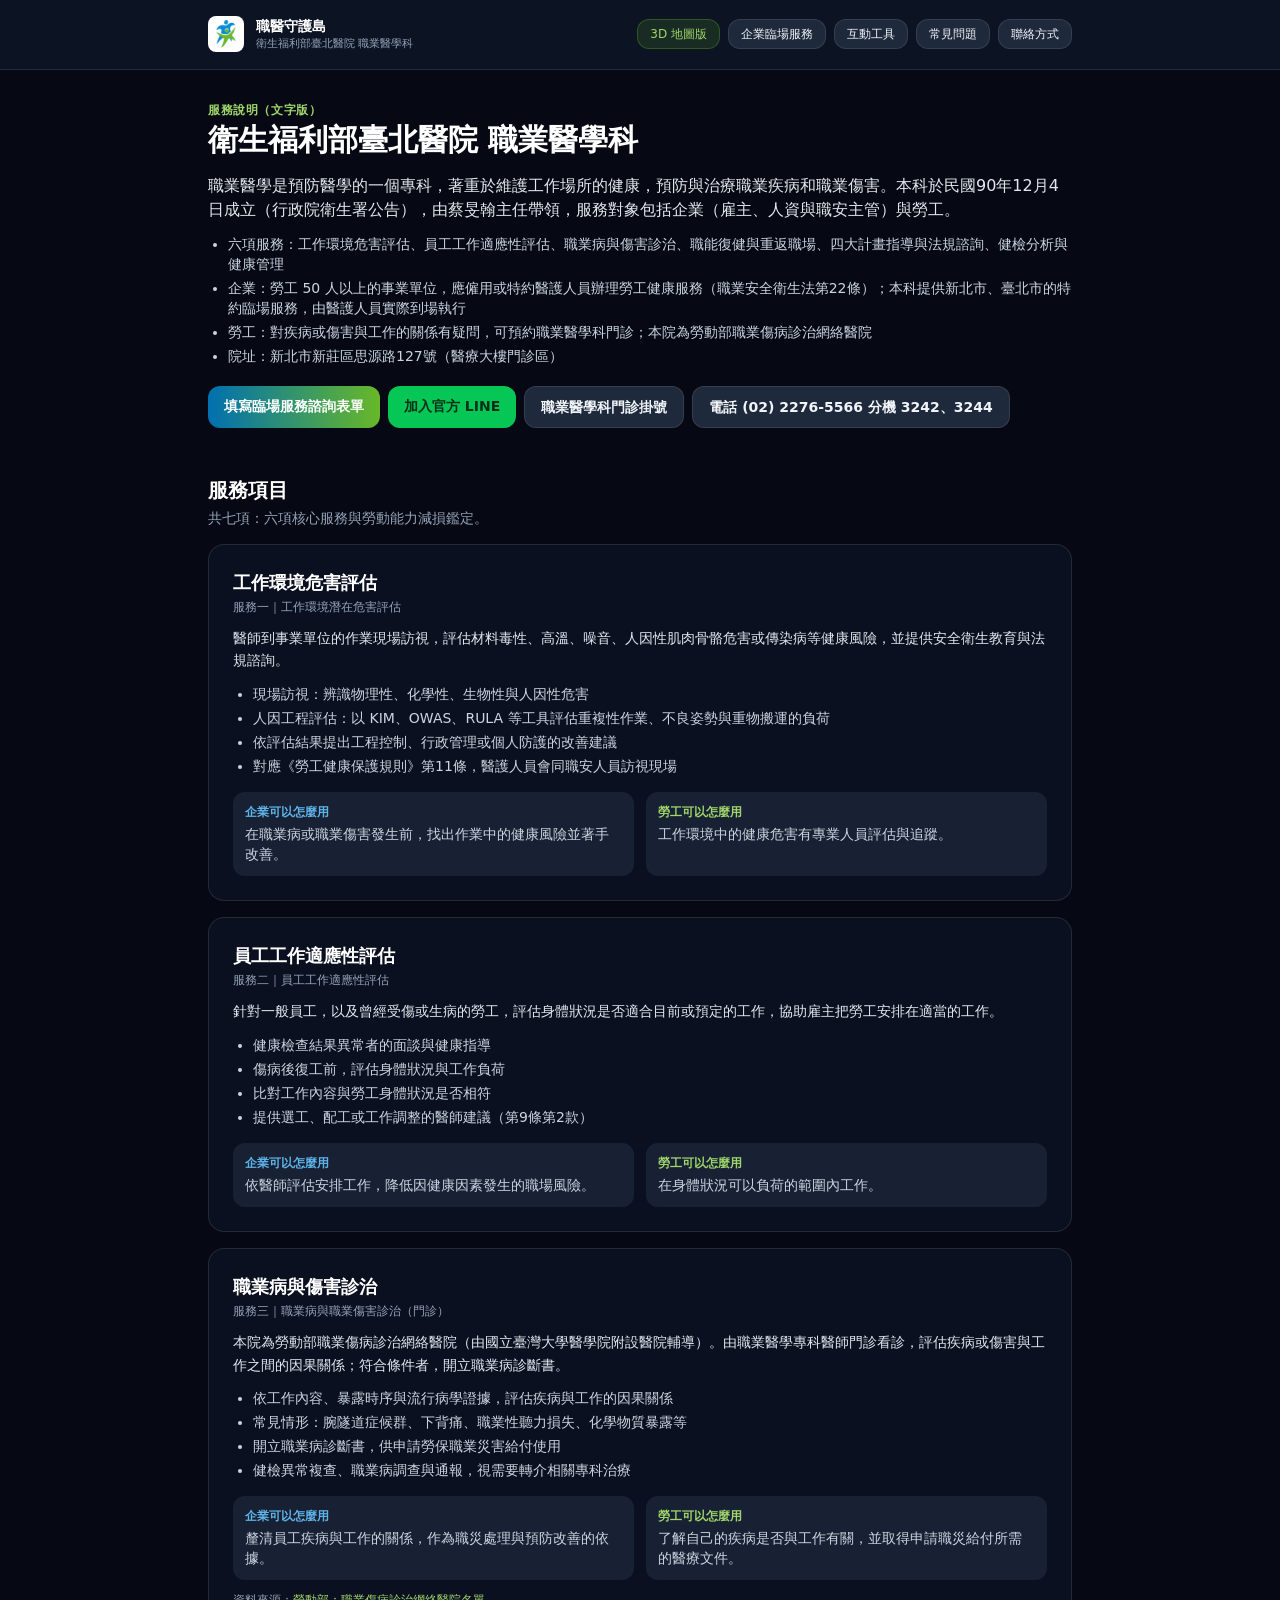
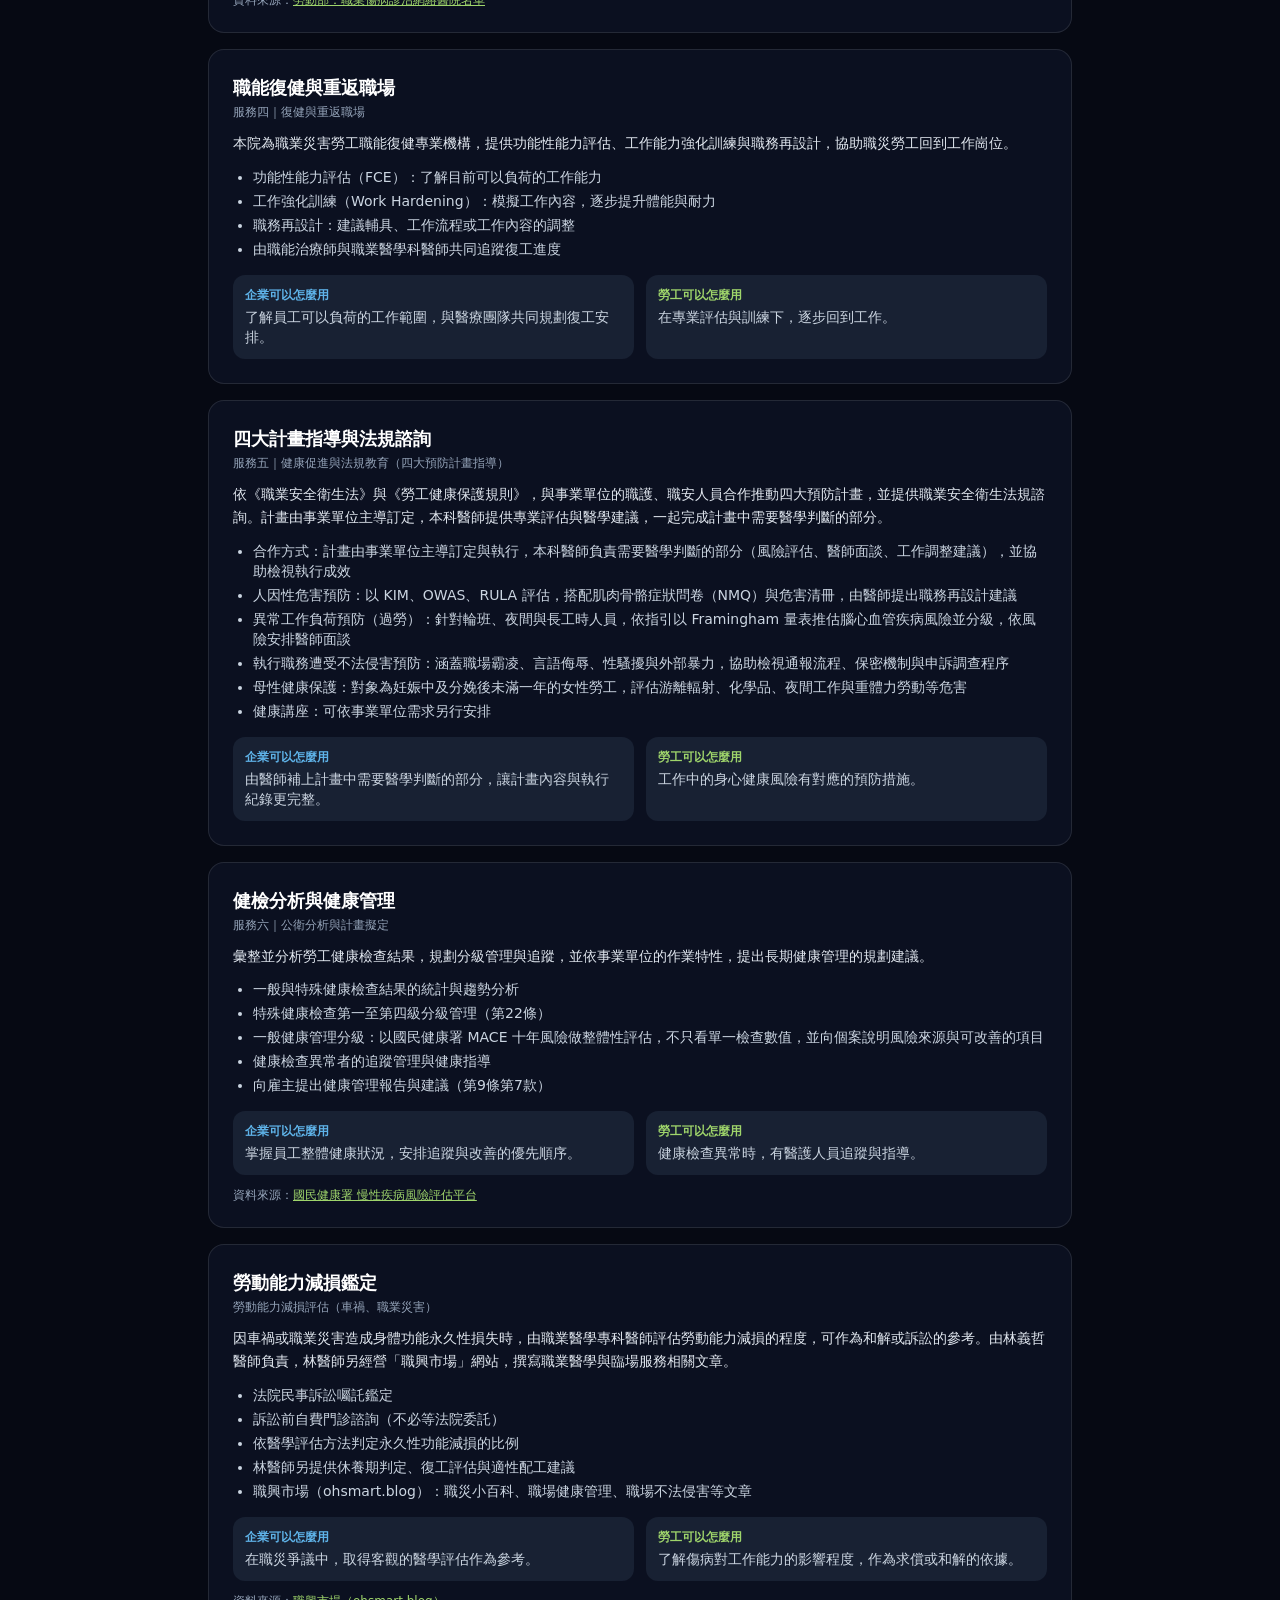
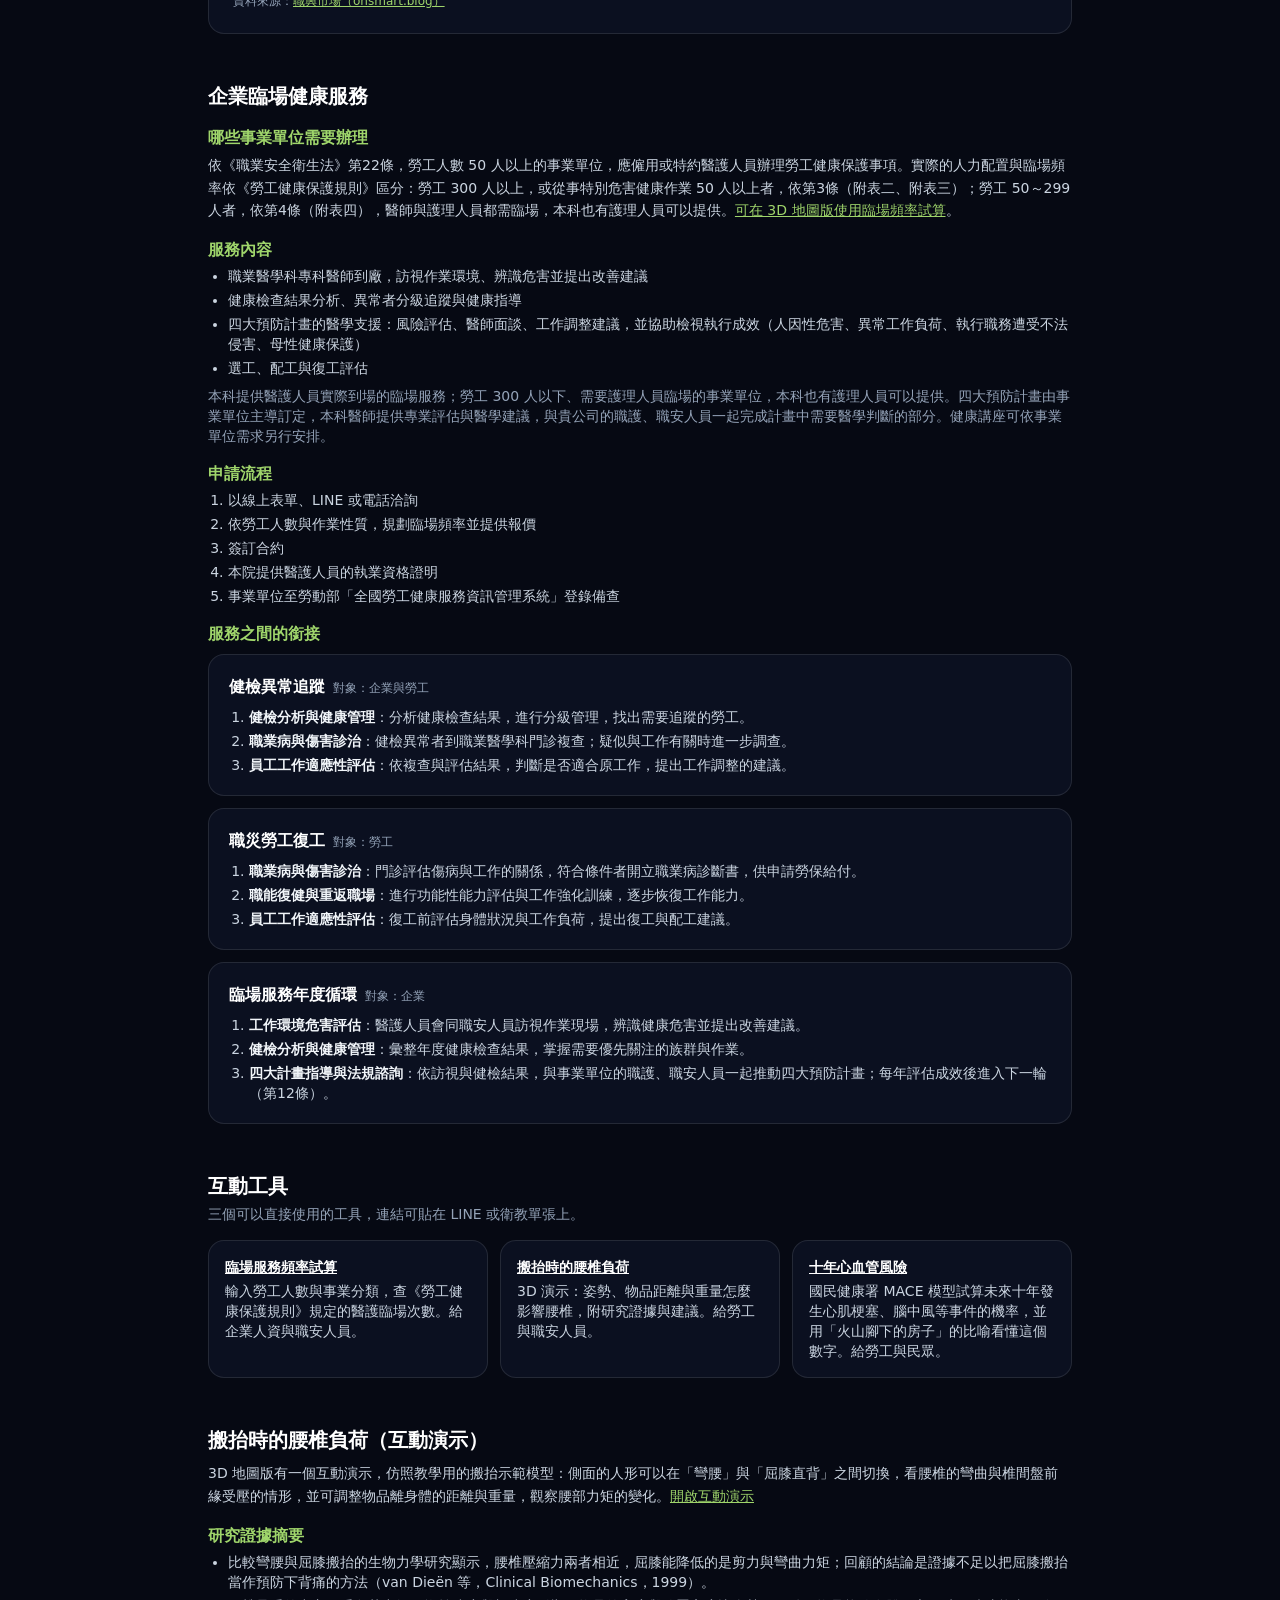
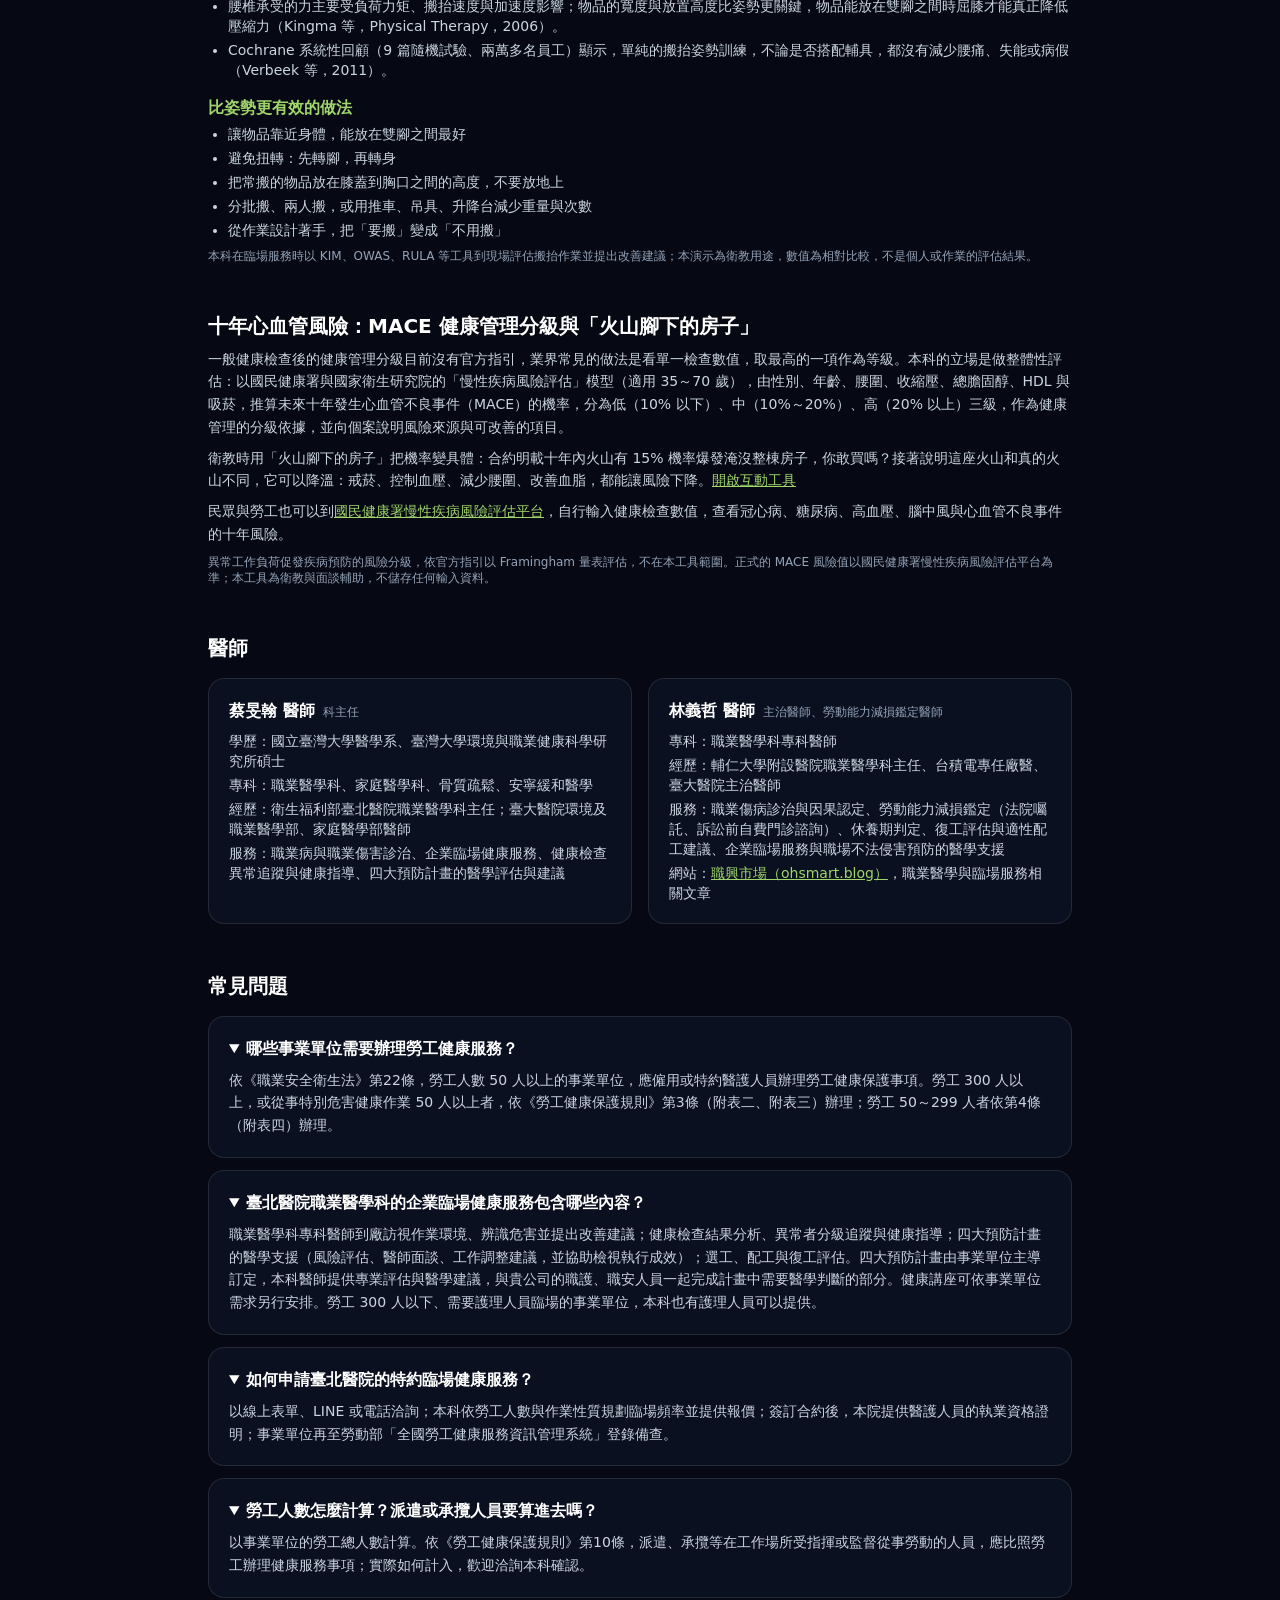
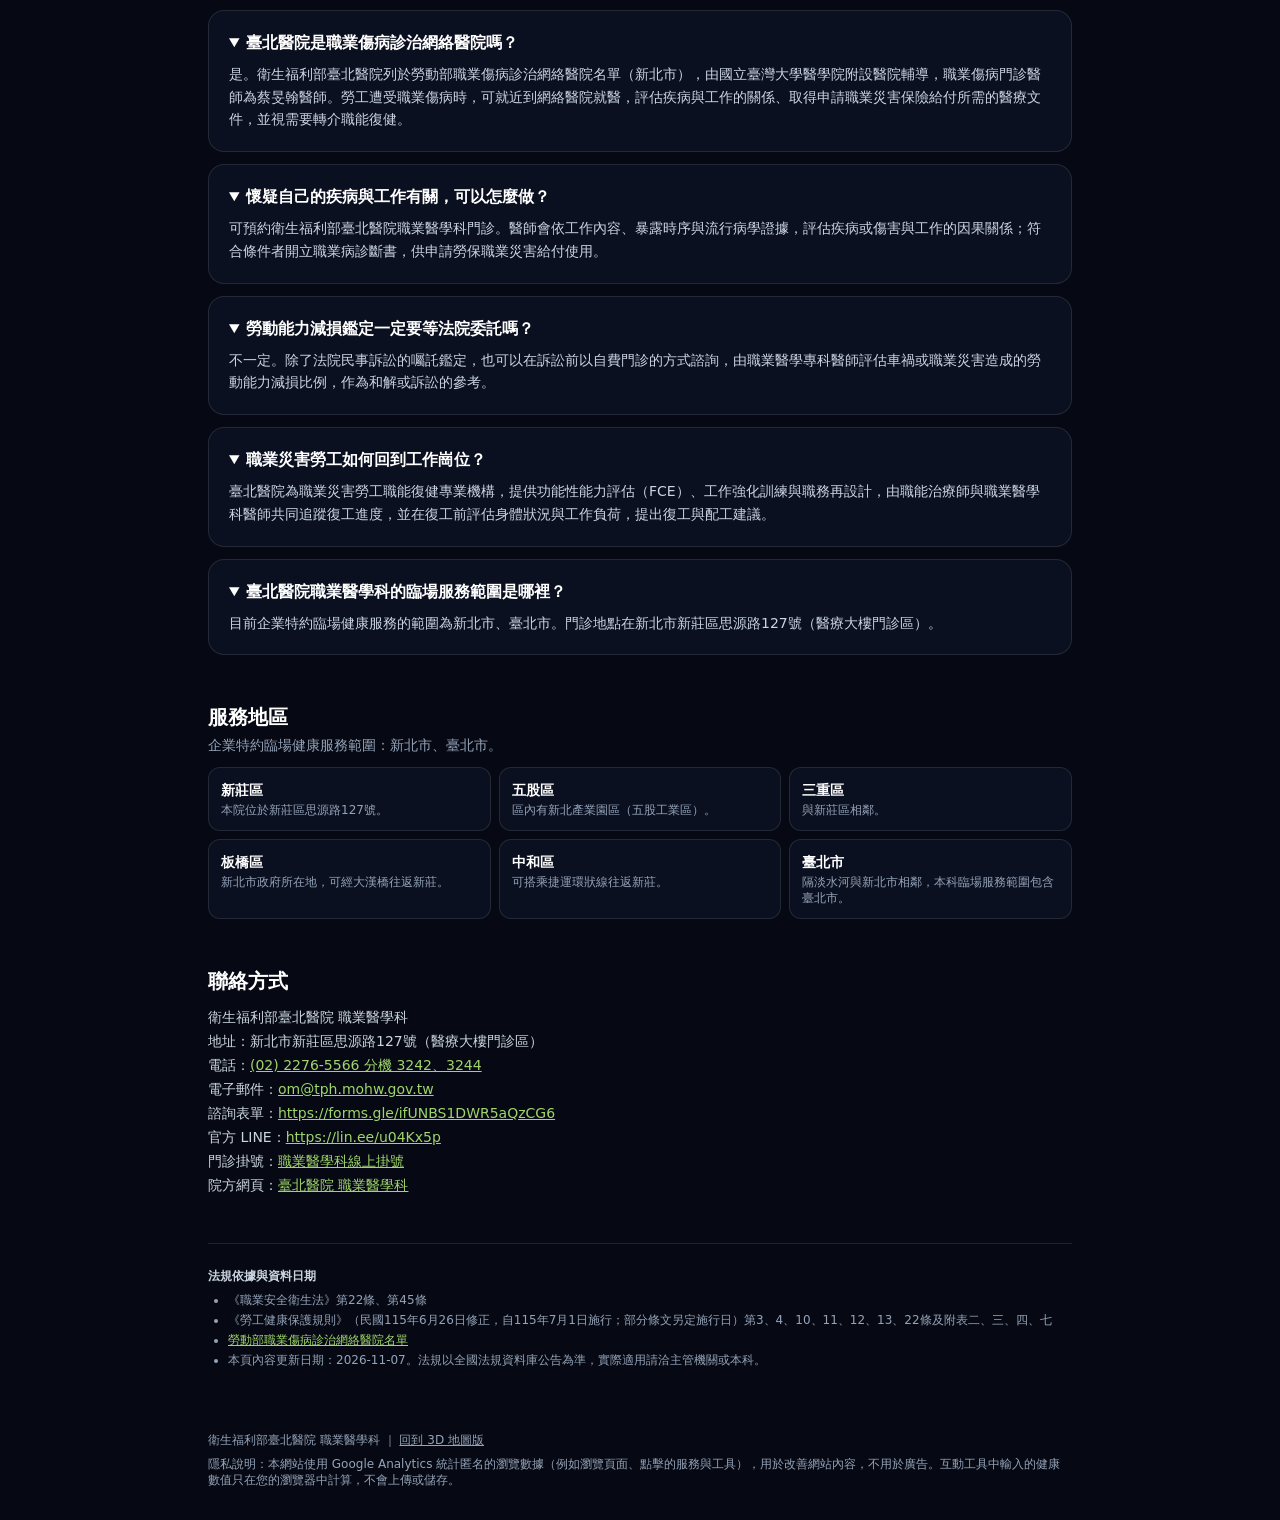
==== commit 9cfbc6ac: "Add files via upload" ====
--- a/services.html
+++ b/services.html
@@ -17,7 +17,7 @@
   <link rel="stylesheet" href="tailwind.css">
   <script async src="https://www.googletagmanager.com/gtag/js?id=G-D66JKDGD3F"></script>
   <script>window.dataLayer=window.dataLayer||[];function gtag(){dataLayer.push(arguments);}gtag('js',new Date());gtag('config','G-D66JKDGD3F',{allow_google_signals:false,allow_ad_personalization_signals:false});</script>
-  <script type="application/ld+json">{"@context":"https://schema.org","@graph":[{"@type":"WebPage","@id":"https://nursingwork.github.io/tph-oh-island/services.html#page","url":"https://nursingwork.github.io/tph-oh-island/services.html","name":"衛生福利部臺北醫院 職業醫學科｜服務說明（文字版）","inLanguage":"zh-TW","dateModified":"2026-11-07","isPartOf":{"@id":"https://nursingwork.github.io/tph-oh-island/#website"},"about":{"@id":"https://nursingwork.github.io/tph-oh-island/#clinic"}},{"@type":"BreadcrumbList","itemListElement":[{"@type":"ListItem","position":1,"name":"職醫守護島","item":"https://nursingwork.github.io/tph-oh-island/"},{"@type":"ListItem","position":2,"name":"服務說明（文字版）","item":"https://nursingwork.github.io/tph-oh-island/services.html"}]},{"@type":"FAQPage","mainEntity":[{"@type":"Question","name":"哪些事業單位需要辦理勞工健康服務？","acceptedAnswer":{"@type":"Answer","text":"依《職業安全衛生法》第22條，勞工人數 50 人以上的事業單位，應僱用或特約醫護人員辦理勞工健康保護事項。勞工 300 人以上，或從事特別危害健康作業 50 人以上者，依《勞工健康保護規則》第3條（附表二、附表三）辦理；勞工 50～299 人者依第4條（附表四）辦理。"}},{"@type":"Question","name":"臺北醫院職業醫學科的企業臨場健康服務包含哪些內容？","acceptedAnswer":{"@type":"Answer","text":"職業醫學科專科醫師到廠訪視作業環境、辨識危害並提出改善建議；健康檢查結果分析、異常者分級追蹤與健康指導；四大預防計畫的指導（評估執行情形、檢視紀錄並提供醫學建議）；選工、配工與復工評估。四大計畫等文件由事業單位撰寫，本科協助指導，不代為撰寫；健康講座可依事業單位需求另行安排。"}},{"@type":"Question","name":"如何申請臺北醫院的特約臨場健康服務？","acceptedAnswer":{"@type":"Answer","text":"以線上表單、LINE 或電話洽詢；本科依勞工人數與作業性質規劃臨場頻率並提供報價；簽訂合約後，本院提供醫護人員的執業資格證明；事業單位再至勞動部「全國勞工健康服務資訊管理系統」登錄備查。"}},{"@type":"Question","name":"勞工人數怎麼計算？派遣或承攬人員要算進去嗎？","acceptedAnswer":{"@type":"Answer","text":"以事業單位的勞工總人數計算。依《勞工健康保護規則》第10條，派遣、承攬等在工作場所受指揮或監督從事勞動的人員，應比照勞工辦理健康服務事項；實際如何計入，歡迎洽詢本科確認。"}},{"@type":"Question","name":"臺北醫院是職業傷病診治網絡醫院嗎？","acceptedAnswer":{"@type":"Answer","text":"是。衛生福利部臺北醫院列於勞動部職業傷病診治網絡醫院名單（新北市），由國立臺灣大學醫學院附設醫院輔導，職業傷病門診醫師為蔡旻翰醫師。勞工遭受職業傷病時，可就近到網絡醫院就醫，評估疾病與工作的關係、取得申請職業災害保險給付所需的醫療文件，並視需要轉介職能復健。"}},{"@type":"Question","name":"懷疑自己的疾病與工作有關，可以怎麼做？","acceptedAnswer":{"@type":"Answer","text":"可預約衛生福利部臺北醫院職業醫學科門診。醫師會依工作內容、暴露時序與流行病學證據，評估疾病或傷害與工作的因果關係；符合條件者開立職業病診斷書，供申請勞保職業災害給付使用。"}},{"@type":"Question","name":"勞動能力減損鑑定一定要等法院委託嗎？","acceptedAnswer":{"@type":"Answer","text":"不一定。除了法院民事訴訟的囑託鑑定，也可以在訴訟前以自費門診的方式諮詢，由職業醫學專科醫師評估車禍或職業災害造成的勞動能力減損比例，作為和解或訴訟的參考。"}},{"@type":"Question","name":"職業災害勞工如何回到工作崗位？","acceptedAnswer":{"@type":"Answer","text":"臺北醫院為職業災害勞工職能復健專業機構，提供功能性能力評估（FCE）、工作強化訓練與職務再設計，由職能治療師與職業醫學科醫師共同追蹤復工進度，並在復工前評估身體狀況與工作負荷，提出復工與配工建議。"}},{"@type":"Question","name":"臺北醫院職業醫學科的臨場服務範圍是哪裡？","acceptedAnswer":{"@type":"Answer","text":"目前企業特約臨場健康服務的範圍為新北市、臺北市。門診地點在新北市新莊區思源路127號（醫療大樓門診區）。"}}]}]}</script>
+  <script type="application/ld+json">{"@context":"https://schema.org","@graph":[{"@type":"WebPage","@id":"https://nursingwork.github.io/tph-oh-island/services.html#page","url":"https://nursingwork.github.io/tph-oh-island/services.html","name":"衛生福利部臺北醫院 職業醫學科｜服務說明（文字版）","inLanguage":"zh-TW","dateModified":"2026-11-07","isPartOf":{"@id":"https://nursingwork.github.io/tph-oh-island/#website"},"about":{"@id":"https://nursingwork.github.io/tph-oh-island/#clinic"}},{"@type":"BreadcrumbList","itemListElement":[{"@type":"ListItem","position":1,"name":"職醫守護島","item":"https://nursingwork.github.io/tph-oh-island/"},{"@type":"ListItem","position":2,"name":"服務說明（文字版）","item":"https://nursingwork.github.io/tph-oh-island/services.html"}]},{"@type":"FAQPage","mainEntity":[{"@type":"Question","name":"哪些事業單位需要辦理勞工健康服務？","acceptedAnswer":{"@type":"Answer","text":"依《職業安全衛生法》第22條，勞工人數 50 人以上的事業單位，應僱用或特約醫護人員辦理勞工健康保護事項。勞工 300 人以上，或從事特別危害健康作業 50 人以上者，依《勞工健康保護規則》第3條（附表二、附表三）辦理；勞工 50～299 人者依第4條（附表四）辦理。"}},{"@type":"Question","name":"臺北醫院職業醫學科的企業臨場健康服務包含哪些內容？","acceptedAnswer":{"@type":"Answer","text":"職業醫學科專科醫師到廠訪視作業環境、辨識危害並提出改善建議；健康檢查結果分析、異常者分級追蹤與健康指導；四大預防計畫的醫學支援（風險評估、醫師面談、工作調整建議，並協助檢視執行成效）；選工、配工與復工評估。四大預防計畫由事業單位主導訂定，本科醫師提供專業評估與醫學建議，與貴公司的職護、職安人員一起完成計畫中需要醫學判斷的部分。健康講座可依事業單位需求另行安排。勞工 300 人以下、需要護理人員臨場的事業單位，本科也有護理人員可以提供。"}},{"@type":"Question","name":"如何申請臺北醫院的特約臨場健康服務？","acceptedAnswer":{"@type":"Answer","text":"以線上表單、LINE 或電話洽詢；本科依勞工人數與作業性質規劃臨場頻率並提供報價；簽訂合約後，本院提供醫護人員的執業資格證明；事業單位再至勞動部「全國勞工健康服務資訊管理系統」登錄備查。"}},{"@type":"Question","name":"勞工人數怎麼計算？派遣或承攬人員要算進去嗎？","acceptedAnswer":{"@type":"Answer","text":"以事業單位的勞工總人數計算。依《勞工健康保護規則》第10條，派遣、承攬等在工作場所受指揮或監督從事勞動的人員，應比照勞工辦理健康服務事項；實際如何計入，歡迎洽詢本科確認。"}},{"@type":"Question","name":"臺北醫院是職業傷病診治網絡醫院嗎？","acceptedAnswer":{"@type":"Answer","text":"是。衛生福利部臺北醫院列於勞動部職業傷病診治網絡醫院名單（新北市），由國立臺灣大學醫學院附設醫院輔導，職業傷病門診醫師為蔡旻翰醫師。勞工遭受職業傷病時，可就近到網絡醫院就醫，評估疾病與工作的關係、取得申請職業災害保險給付所需的醫療文件，並視需要轉介職能復健。"}},{"@type":"Question","name":"懷疑自己的疾病與工作有關，可以怎麼做？","acceptedAnswer":{"@type":"Answer","text":"可預約衛生福利部臺北醫院職業醫學科門診。醫師會依工作內容、暴露時序與流行病學證據，評估疾病或傷害與工作的因果關係；符合條件者開立職業病診斷書，供申請勞保職業災害給付使用。"}},{"@type":"Question","name":"勞動能力減損鑑定一定要等法院委託嗎？","acceptedAnswer":{"@type":"Answer","text":"不一定。除了法院民事訴訟的囑託鑑定，也可以在訴訟前以自費門診的方式諮詢，由職業醫學專科醫師評估車禍或職業災害造成的勞動能力減損比例，作為和解或訴訟的參考。"}},{"@type":"Question","name":"職業災害勞工如何回到工作崗位？","acceptedAnswer":{"@type":"Answer","text":"臺北醫院為職業災害勞工職能復健專業機構，提供功能性能力評估（FCE）、工作強化訓練與職務再設計，由職能治療師與職業醫學科醫師共同追蹤復工進度，並在復工前評估身體狀況與工作負荷，提出復工與配工建議。"}},{"@type":"Question","name":"臺北醫院職業醫學科的臨場服務範圍是哪裡？","acceptedAnswer":{"@type":"Answer","text":"目前企業特約臨場健康服務的範圍為新北市、臺北市。門診地點在新北市新莊區思源路127號（醫療大樓門診區）。"}}]}]}</script>
   <style>body{background:#060913} html{scroll-behavior:smooth} @media (prefers-reduced-motion: reduce){html{scroll-behavior:auto}}</style>
 </head>
 <body class="text-slate-100 font-sans">
@@ -103,10 +103,10 @@
       <article id="service-5" class="rounded-2xl border border-white/10 bg-slate-900/60 p-5 md:p-6">
         <h3 class="text-lg font-extrabold text-white">四大計畫指導與法規諮詢</h3>
         <p class="text-xs text-slate-400 mt-0.5">服務五｜健康促進與法規教育（四大預防計畫指導）</p>
-        <p class="mt-3 text-sm text-slate-200 leading-relaxed">依《職業安全衛生法》與《勞工健康保護規則》，指導事業單位執行四大預防計畫：評估執行方式、檢視紀錄並提供醫學建議，並提供職業安全衛生法規諮詢。計畫文件由事業單位撰寫，本科不代為撰寫。</p>
-        <ul class="mt-3 list-disc pl-5 space-y-1 text-sm text-slate-300"><li>指導方式：計畫由事業單位撰寫與執行，本科評估執行情形、檢視紀錄並提供醫學建議</li><li>人因性危害預防：以 KIM、OWAS、RULA 評估，搭配肌肉骨骼症狀問卷（NMQ）與危害清冊，由醫師提出職務再設計建議</li><li>異常工作負荷預防（過勞）：針對輪班、夜間與長工時人員，依指引以 Framingham 量表推估腦心血管疾病風險並分級，依風險安排醫師面談</li><li>執行職務遭受不法侵害預防：涵蓋職場霸凌、言語侮辱、性騷擾與外部暴力，協助檢視通報流程、保密機制與申訴調查程序</li><li>母性健康保護：對象為妊娠中及分娩後未滿一年的女性勞工，評估游離輻射、化學品、夜間工作與重體力勞動等危害</li><li>健康講座：可依事業單位需求另行安排</li></ul>
-        <dl class="mt-4 grid grid-cols-1 sm:grid-cols-2 gap-3 text-sm">
-          <div class="rounded-xl bg-slate-800/70 p-3"><dt class="text-xs font-bold text-medblue-300">企業可以怎麼用</dt><dd class="text-slate-300 mt-1">在醫師指導下執行預防計畫，並保留執行紀錄。</dd></div>
+        <p class="mt-3 text-sm text-slate-200 leading-relaxed">依《職業安全衛生法》與《勞工健康保護規則》，與事業單位的職護、職安人員合作推動四大預防計畫，並提供職業安全衛生法規諮詢。計畫由事業單位主導訂定，本科醫師提供專業評估與醫學建議，一起完成計畫中需要醫學判斷的部分。</p>
+        <ul class="mt-3 list-disc pl-5 space-y-1 text-sm text-slate-300"><li>合作方式：計畫由事業單位主導訂定與執行，本科醫師負責需要醫學判斷的部分（風險評估、醫師面談、工作調整建議），並協助檢視執行成效</li><li>人因性危害預防：以 KIM、OWAS、RULA 評估，搭配肌肉骨骼症狀問卷（NMQ）與危害清冊，由醫師提出職務再設計建議</li><li>異常工作負荷預防（過勞）：針對輪班、夜間與長工時人員，依指引以 Framingham 量表推估腦心血管疾病風險並分級，依風險安排醫師面談</li><li>執行職務遭受不法侵害預防：涵蓋職場霸凌、言語侮辱、性騷擾與外部暴力，協助檢視通報流程、保密機制與申訴調查程序</li><li>母性健康保護：對象為妊娠中及分娩後未滿一年的女性勞工，評估游離輻射、化學品、夜間工作與重體力勞動等危害</li><li>健康講座：可依事業單位需求另行安排</li></ul>
+        <dl class="mt-4 grid grid-cols-1 sm:grid-cols-2 gap-3 text-sm">
+          <div class="rounded-xl bg-slate-800/70 p-3"><dt class="text-xs font-bold text-medblue-300">企業可以怎麼用</dt><dd class="text-slate-300 mt-1">由醫師補上計畫中需要醫學判斷的部分，讓計畫內容與執行紀錄更完整。</dd></div>
           <div class="rounded-xl bg-slate-800/70 p-3"><dt class="text-xs font-bold text-brand-300">勞工可以怎麼用</dt><dd class="text-slate-300 mt-1">工作中的身心健康風險有對應的預防措施。</dd></div>
         </dl>
         
@@ -138,15 +138,15 @@
     <section id="enterprise" aria-labelledby="h-ent">
       <h2 id="h-ent" class="text-xl font-extrabold text-white">企業臨場健康服務</h2>
       <h3 class="mt-4 font-bold text-brand-300">哪些事業單位需要辦理</h3>
-      <p class="mt-1 text-sm text-slate-300 leading-relaxed">依《職業安全衛生法》第22條，勞工人數 50 人以上的事業單位，應僱用或特約醫護人員辦理勞工健康保護事項。實際的人力配置與臨場頻率依《勞工健康保護規則》區分：勞工 300 人以上，或從事特別危害健康作業 50 人以上者，依第3條（附表二、附表三）；勞工 50～299 人者，依第4條（附表四）。<a href="index.html#calc" class="underline text-brand-300">可在 3D 地圖版使用臨場頻率試算</a>。</p>
+      <p class="mt-1 text-sm text-slate-300 leading-relaxed">依《職業安全衛生法》第22條，勞工人數 50 人以上的事業單位，應僱用或特約醫護人員辦理勞工健康保護事項。實際的人力配置與臨場頻率依《勞工健康保護規則》區分：勞工 300 人以上，或從事特別危害健康作業 50 人以上者，依第3條（附表二、附表三）；勞工 50～299 人者，依第4條（附表四），醫師與護理人員都需臨場，本科也有護理人員可以提供。<a href="index.html#calc" class="underline text-brand-300">可在 3D 地圖版使用臨場頻率試算</a>。</p>
       <h3 class="mt-4 font-bold text-brand-300">服務內容</h3>
       <ul class="mt-1 list-disc pl-5 space-y-1 text-sm text-slate-300">
         <li>職業醫學科專科醫師到廠，訪視作業環境、辨識危害並提出改善建議</li>
         <li>健康檢查結果分析、異常者分級追蹤與健康指導</li>
-        <li>四大預防計畫的指導：評估執行情形、檢視紀錄並提供醫學建議（人因性危害、異常工作負荷、執行職務遭受不法侵害、母性健康保護）</li>
+        <li>四大預防計畫的醫學支援：風險評估、醫師面談、工作調整建議，並協助檢視執行成效（人因性危害、異常工作負荷、執行職務遭受不法侵害、母性健康保護）</li>
         <li>選工、配工與復工評估</li>
       </ul>
-      <p class="mt-2 text-sm text-slate-400">本科提供醫護人員實際到場的臨場服務。四大計畫等文件由事業單位撰寫，本科協助指導，不代為撰寫。健康講座可依事業單位需求另行安排。</p>
+      <p class="mt-2 text-sm text-slate-400">本科提供醫護人員實際到場的臨場服務；勞工 300 人以下、需要護理人員臨場的事業單位，本科也有護理人員可以提供。四大預防計畫由事業單位主導訂定，本科醫師提供專業評估與醫學建議，與貴公司的職護、職安人員一起完成計畫中需要醫學判斷的部分。健康講座可依事業單位需求另行安排。</p>
       <h3 class="mt-4 font-bold text-brand-300">申請流程</h3>
       <ol class="mt-1 list-decimal pl-5 space-y-1 text-sm text-slate-300">
         <li>以線上表單、LINE 或電話洽詢</li>
@@ -167,7 +167,7 @@
       </li>
       <li class="rounded-2xl border border-white/10 bg-slate-900/60 p-5">
         <h3 class="font-bold text-white">臨場服務年度循環<span class="ml-2 text-xs font-normal text-slate-400">對象：企業</span></h3>
-        <ol class="mt-2 list-decimal pl-5 space-y-1 text-sm text-slate-300"><li><strong class="text-slate-100">工作環境危害評估</strong>：醫護人員會同職安人員訪視作業現場，辨識健康危害並提出改善建議。</li><li><strong class="text-slate-100">健檢分析與健康管理</strong>：彙整年度健康檢查結果，掌握需要優先關注的族群與作業。</li><li><strong class="text-slate-100">四大計畫指導與法規諮詢</strong>：依訪視與健檢結果，指導事業單位執行四大預防計畫；每年評估成效後進入下一輪（第12條）。</li></ol>
+        <ol class="mt-2 list-decimal pl-5 space-y-1 text-sm text-slate-300"><li><strong class="text-slate-100">工作環境危害評估</strong>：醫護人員會同職安人員訪視作業現場，辨識健康危害並提出改善建議。</li><li><strong class="text-slate-100">健檢分析與健康管理</strong>：彙整年度健康檢查結果，掌握需要優先關注的族群與作業。</li><li><strong class="text-slate-100">四大計畫指導與法規諮詢</strong>：依訪視與健檢結果，與事業單位的職護、職安人員一起推動四大預防計畫；每年評估成效後進入下一輪（第12條）。</li></ol>
       </li></ul>
     </section>
 
@@ -218,7 +218,7 @@
             <li>學歷：國立臺灣大學醫學系、臺灣大學環境與職業健康科學研究所碩士</li>
             <li>專科：職業醫學科、家庭醫學科、骨質疏鬆、安寧緩和醫學</li>
             <li>經歷：衛生福利部臺北醫院職業醫學科主任；臺大醫院環境及職業醫學部、家庭醫學部醫師</li>
-            <li>服務：職業病與職業傷害診治、企業臨場健康服務、健康檢查異常追蹤與健康指導、四大預防計畫的執行指導</li>
+            <li>服務：職業病與職業傷害診治、企業臨場健康服務、健康檢查異常追蹤與健康指導、四大預防計畫的醫學評估與建議</li>
           </ul>
         </article>
         <article class="rounded-2xl border border-white/10 bg-slate-900/60 p-5">
@@ -226,7 +226,7 @@
           <ul class="mt-2 text-sm text-slate-300 space-y-1">
             <li>專科：職業醫學科專科醫師</li>
             <li>經歷：輔仁大學附設醫院職業醫學科主任、台積電專任廠醫、臺大醫院主治醫師</li>
-            <li>服務：職業傷病診治與因果認定、勞動能力減損鑑定（法院囑託、訴訟前自費門診諮詢）、休養期判定、復工評估與適性配工建議、企業臨場服務與職場不法侵害預防的指導</li>
+            <li>服務：職業傷病診治與因果認定、勞動能力減損鑑定（法院囑託、訴訟前自費門診諮詢）、休養期判定、復工評估與適性配工建議、企業臨場服務與職場不法侵害預防的醫學支援</li>
             <li>網站：<a class="underline text-brand-300" href="https://ohsmart.blog/" target="_blank" rel="noopener noreferrer">職興市場（ohsmart.blog）</a>，職業醫學與臨場服務相關文章</li>
           </ul>
         </article>
@@ -242,7 +242,7 @@
       </details>
       <details class="group rounded-2xl border border-white/10 bg-slate-900/60 p-5" open>
         <summary class="cursor-pointer font-bold text-white">臺北醫院職業醫學科的企業臨場健康服務包含哪些內容？</summary>
-        <p class="mt-2 text-sm text-slate-300 leading-relaxed">職業醫學科專科醫師到廠訪視作業環境、辨識危害並提出改善建議；健康檢查結果分析、異常者分級追蹤與健康指導；四大預防計畫的指導（評估執行情形、檢視紀錄並提供醫學建議）；選工、配工與復工評估。四大計畫等文件由事業單位撰寫，本科協助指導，不代為撰寫；健康講座可依事業單位需求另行安排。</p>
+        <p class="mt-2 text-sm text-slate-300 leading-relaxed">職業醫學科專科醫師到廠訪視作業環境、辨識危害並提出改善建議；健康檢查結果分析、異常者分級追蹤與健康指導；四大預防計畫的醫學支援（風險評估、醫師面談、工作調整建議，並協助檢視執行成效）；選工、配工與復工評估。四大預防計畫由事業單位主導訂定，本科醫師提供專業評估與醫學建議，與貴公司的職護、職安人員一起完成計畫中需要醫學判斷的部分。健康講座可依事業單位需求另行安排。勞工 300 人以下、需要護理人員臨場的事業單位，本科也有護理人員可以提供。</p>
       </details>
       <details class="group rounded-2xl border border-white/10 bg-slate-900/60 p-5" open>
         <summary class="cursor-pointer font-bold text-white">如何申請臺北醫院的特約臨場健康服務？</summary>
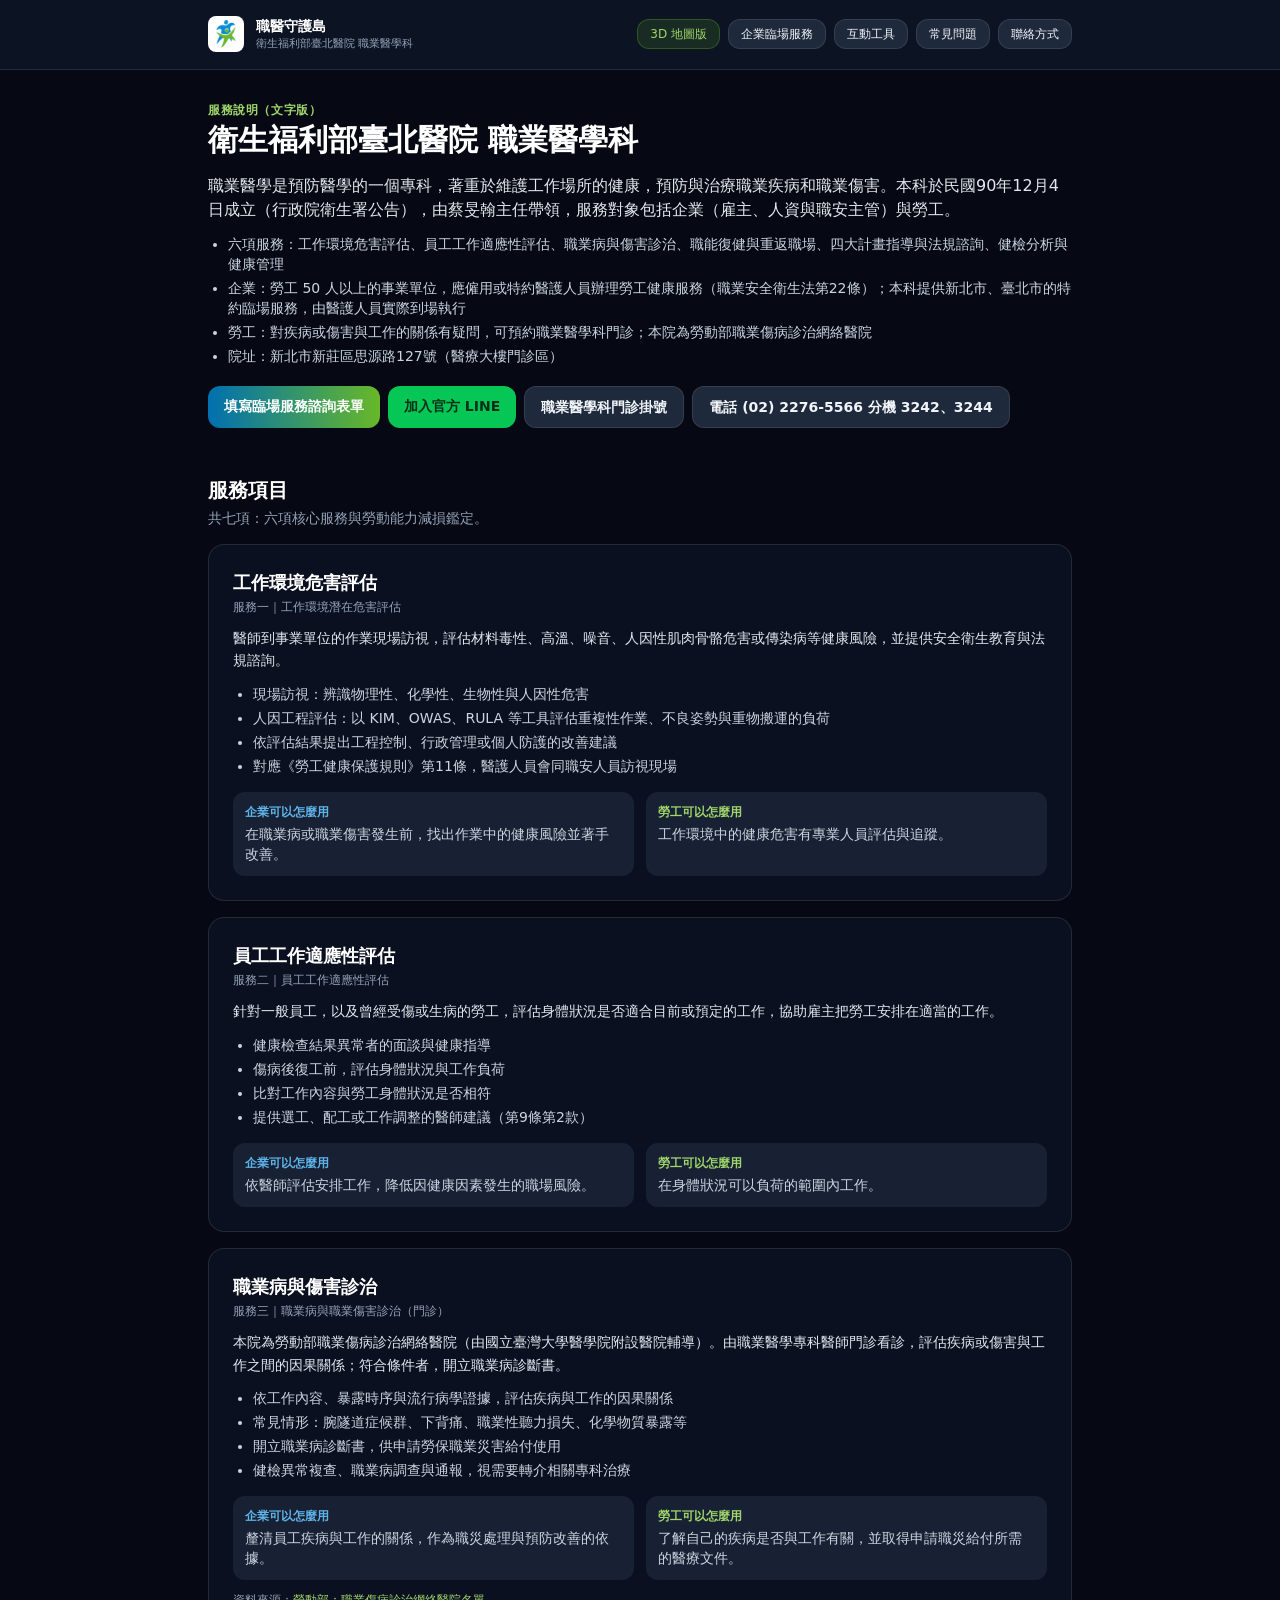
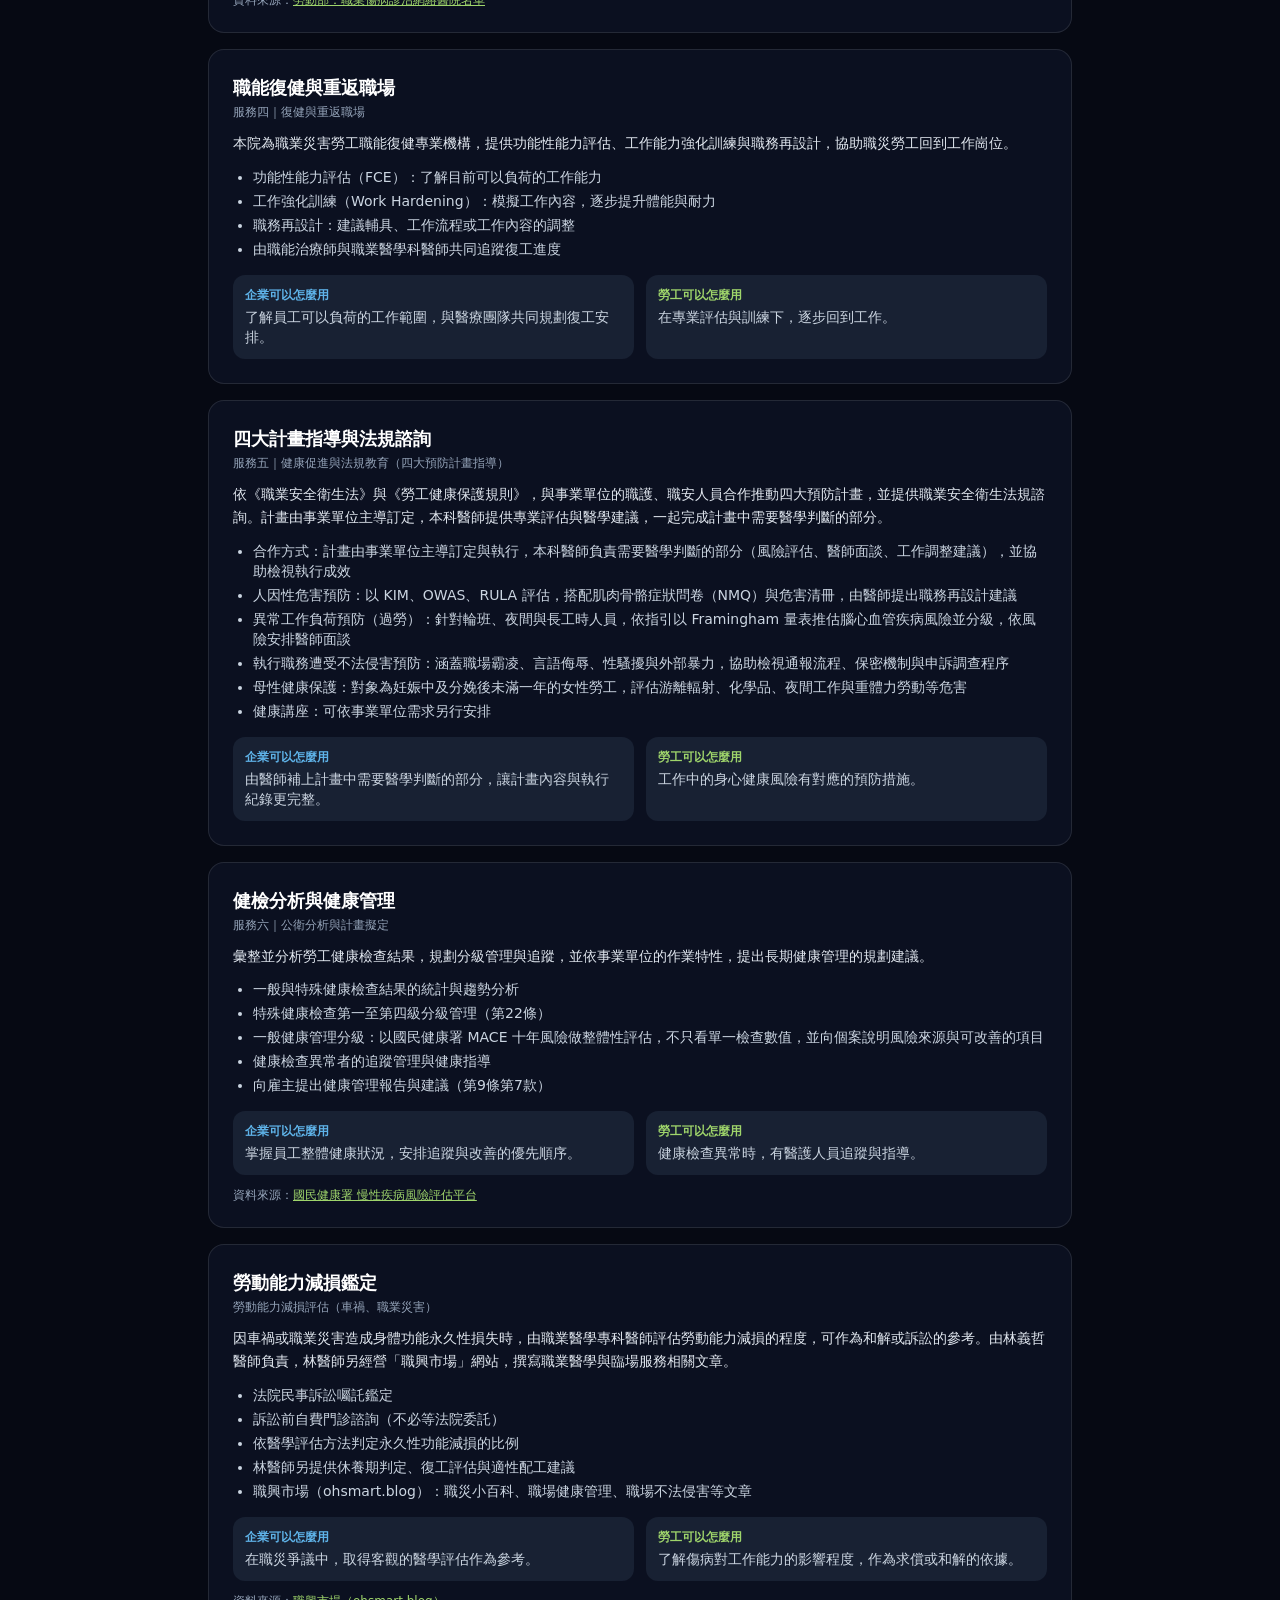
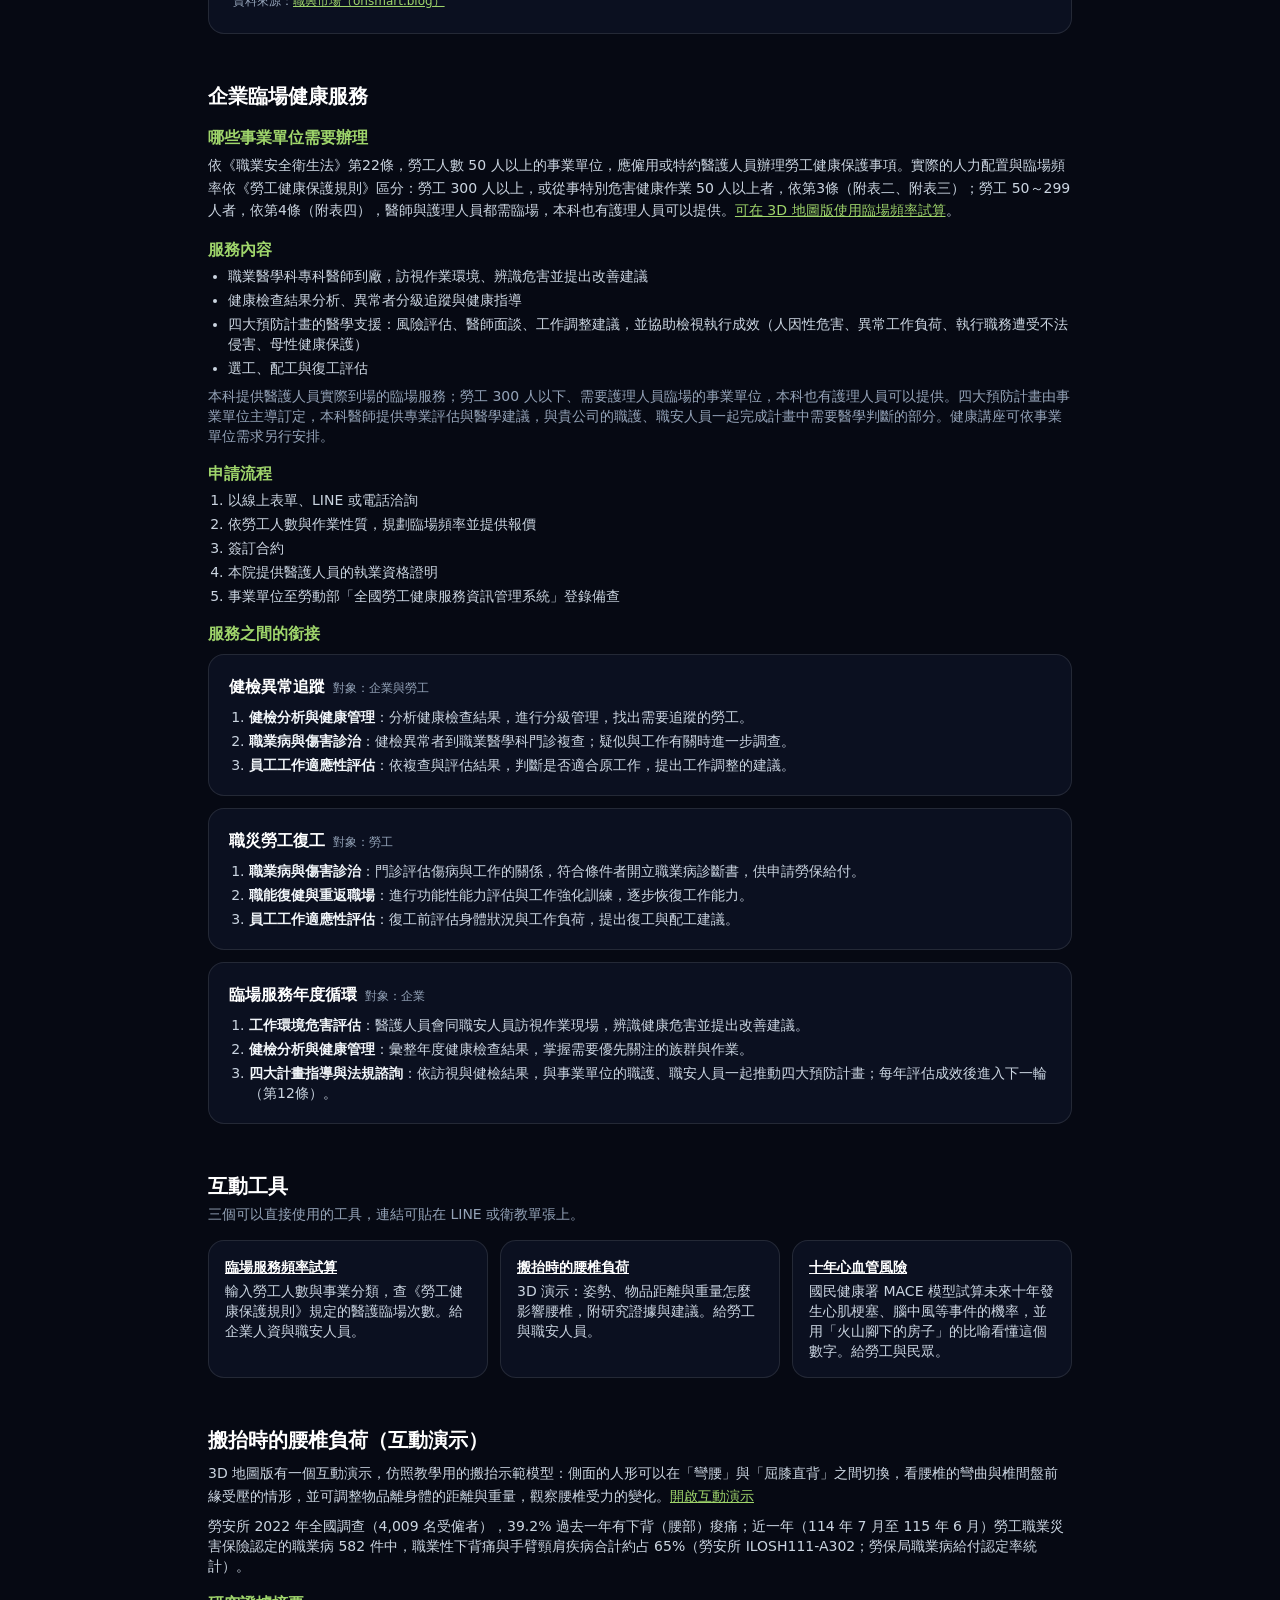
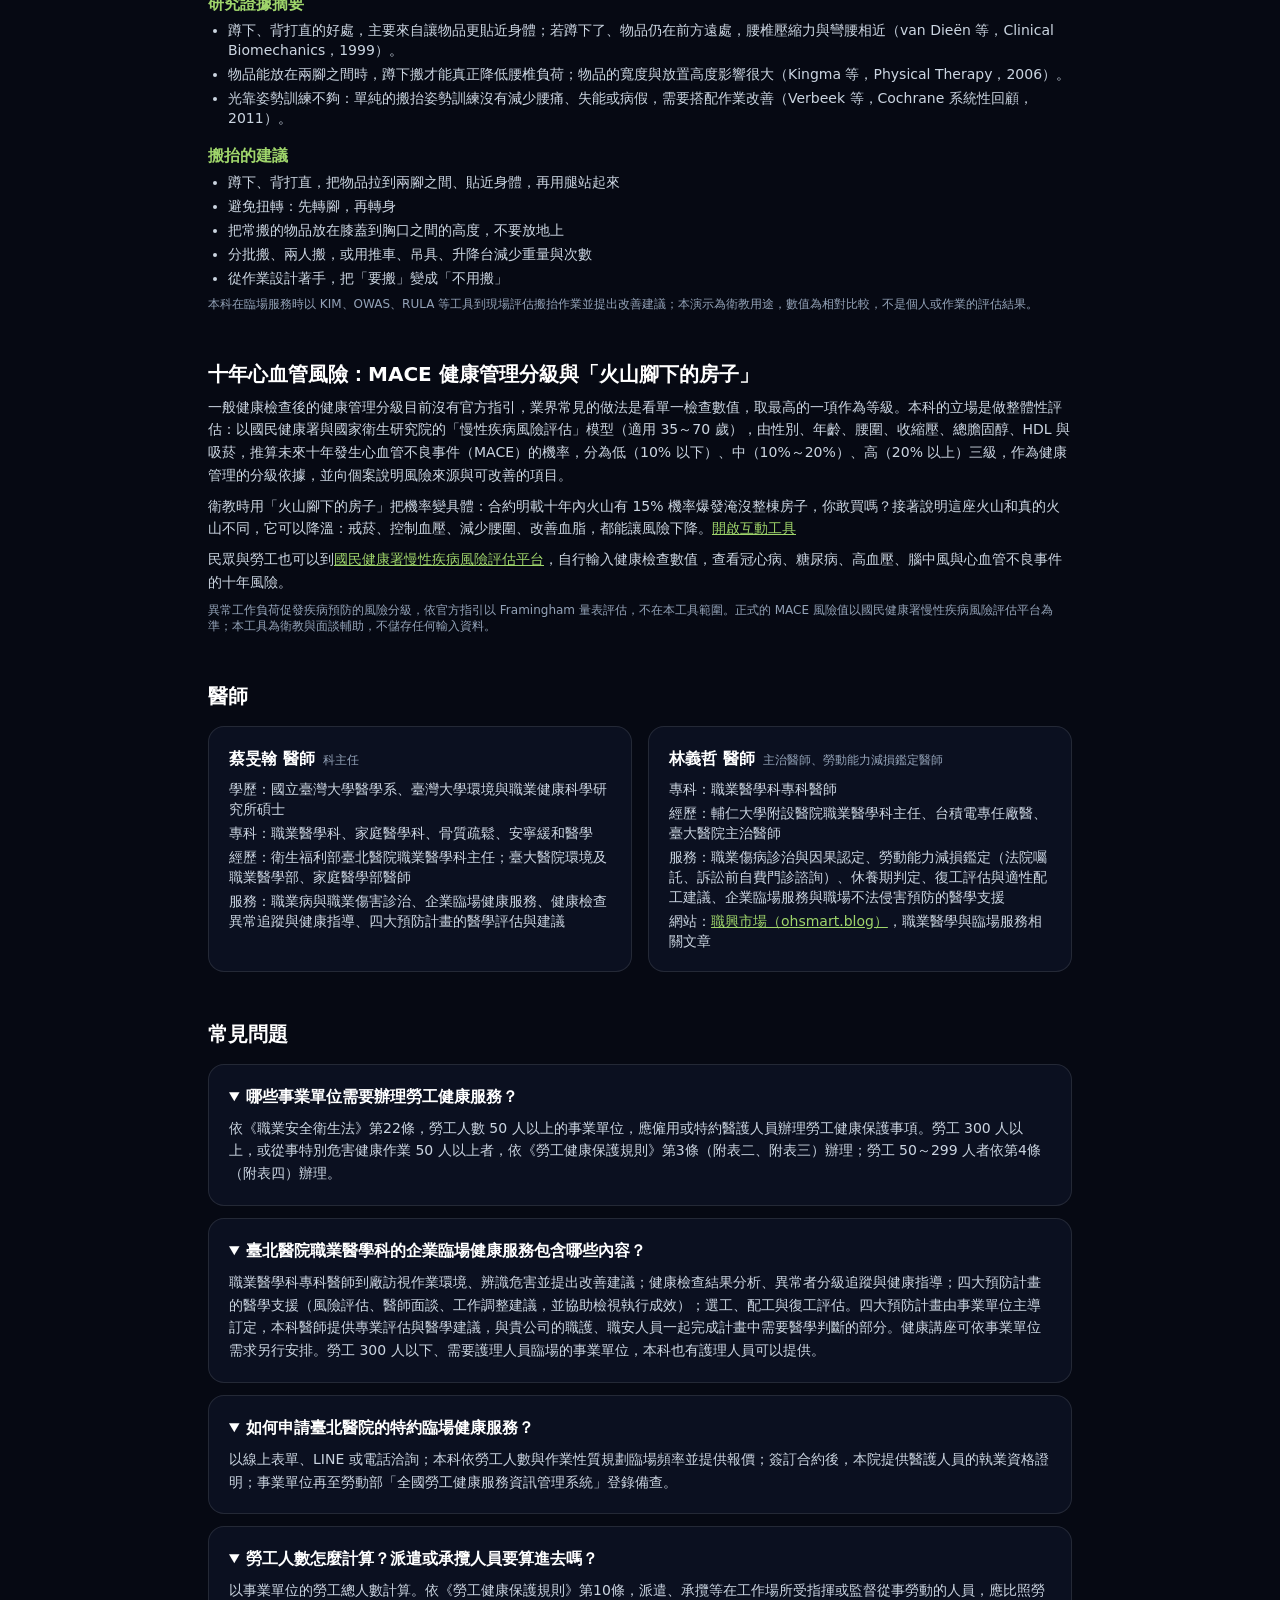
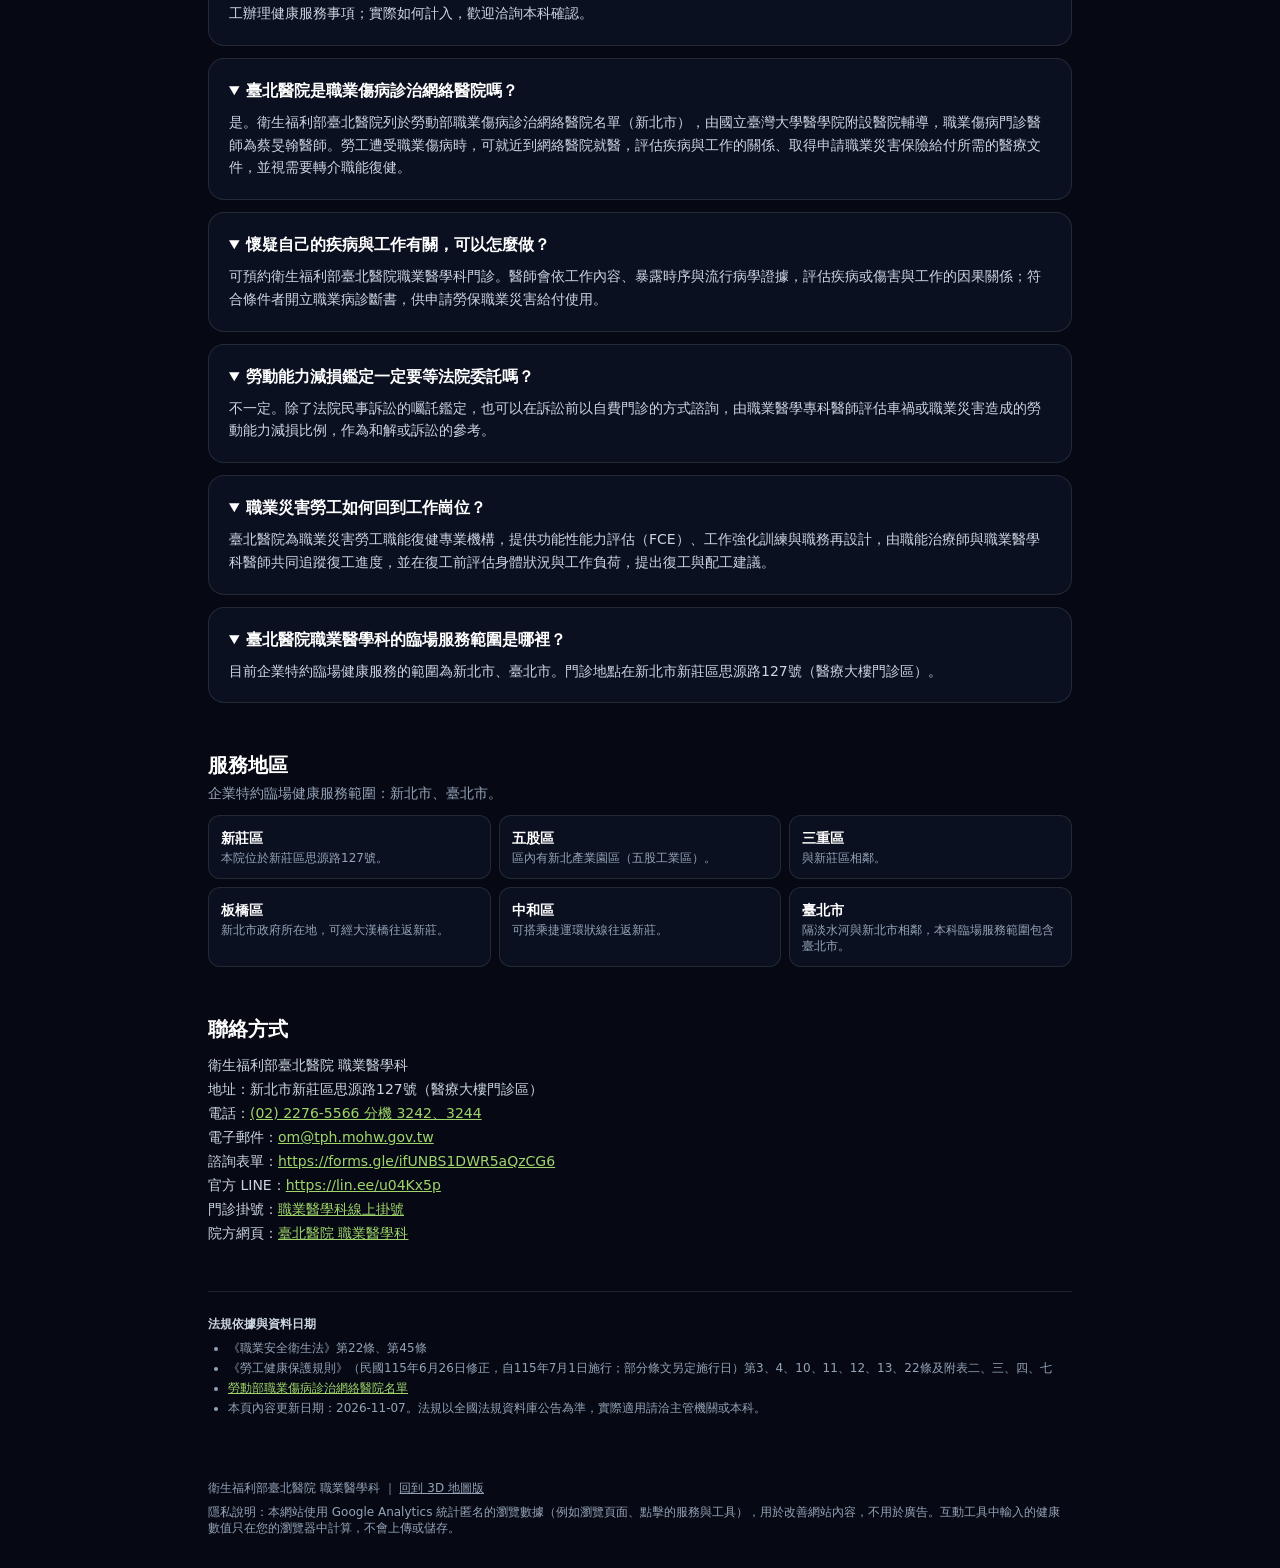
==== commit 996e8bb4: "Add files via upload" ====
--- a/services.html
+++ b/services.html
@@ -183,16 +183,17 @@
 
     <section id="lifting" aria-labelledby="h-lift">
       <h2 id="h-lift" class="text-xl font-extrabold text-white">搬抬時的腰椎負荷（互動演示）</h2>
-      <p class="mt-2 text-sm text-slate-300 leading-relaxed">3D 地圖版有一個互動演示，仿照教學用的搬抬示範模型：側面的人形可以在「彎腰」與「屈膝直背」之間切換，看腰椎的彎曲與椎間盤前緣受壓的情形，並可調整物品離身體的距離與重量，觀察腰部力矩的變化。<a class="underline text-brand-300" href="index.html#lift">開啟互動演示</a></p>
+      <p class="mt-2 text-sm text-slate-300 leading-relaxed">3D 地圖版有一個互動演示，仿照教學用的搬抬示範模型：側面的人形可以在「彎腰」與「屈膝直背」之間切換，看腰椎的彎曲與椎間盤前緣受壓的情形，並可調整物品離身體的距離與重量，觀察腰椎受力的變化。<a class="underline text-brand-300" href="index.html#lift">開啟互動演示</a></p>
+      <p class="mt-2 text-sm text-slate-300">勞安所 2022 年全國調查（4,009 名受僱者），39.2% 過去一年有下背（腰部）痠痛；近一年（114 年 7 月至 115 年 6 月）勞工職業災害保險認定的職業病 582 件中，職業性下背痛與手臂頸肩疾病合計約占 65%（勞安所 ILOSH111-A302；勞保局職業病給付認定率統計）。</p>
       <h3 class="mt-4 font-bold text-brand-300">研究證據摘要</h3>
       <ul class="mt-1 list-disc pl-5 space-y-1 text-sm text-slate-300">
-        <li>比較彎腰與屈膝搬抬的生物力學研究顯示，腰椎壓縮力兩者相近，屈膝能降低的是剪力與彎曲力矩；回顧的結論是證據不足以把屈膝搬抬當作預防下背痛的方法（van Dieën 等，Clinical Biomechanics，1999）。</li>
-        <li>腰椎承受的力主要受負荷力矩、搬抬速度與加速度影響；物品的寬度與放置高度比姿勢更關鍵，物品能放在雙腳之間時屈膝才能真正降低壓縮力（Kingma 等，Physical Therapy，2006）。</li>
-        <li>Cochrane 系統性回顧（9 篇隨機試驗、兩萬多名員工）顯示，單純的搬抬姿勢訓練，不論是否搭配輔具，都沒有減少腰痛、失能或病假（Verbeek 等，2011）。</li>
-      </ul>
-      <h3 class="mt-4 font-bold text-brand-300">比姿勢更有效的做法</h3>
+        <li>蹲下、背打直的好處，主要來自讓物品更貼近身體；若蹲下了、物品仍在前方遠處，腰椎壓縮力與彎腰相近（van Dieën 等，Clinical Biomechanics，1999）。</li>
+        <li>物品能放在兩腳之間時，蹲下搬才能真正降低腰椎負荷；物品的寬度與放置高度影響很大（Kingma 等，Physical Therapy，2006）。</li>
+        <li>光靠姿勢訓練不夠：單純的搬抬姿勢訓練沒有減少腰痛、失能或病假，需要搭配作業改善（Verbeek 等，Cochrane 系統性回顧，2011）。</li>
+      </ul>
+      <h3 class="mt-4 font-bold text-brand-300">搬抬的建議</h3>
       <ul class="mt-1 list-disc pl-5 space-y-1 text-sm text-slate-300">
-        <li>讓物品靠近身體，能放在雙腳之間最好</li>
+        <li>蹲下、背打直，把物品拉到兩腳之間、貼近身體，再用腿站起來</li>
         <li>避免扭轉：先轉腳，再轉身</li>
         <li>把常搬的物品放在膝蓋到胸口之間的高度，不要放地上</li>
         <li>分批搬、兩人搬，或用推車、吊具、升降台減少重量與次數</li>
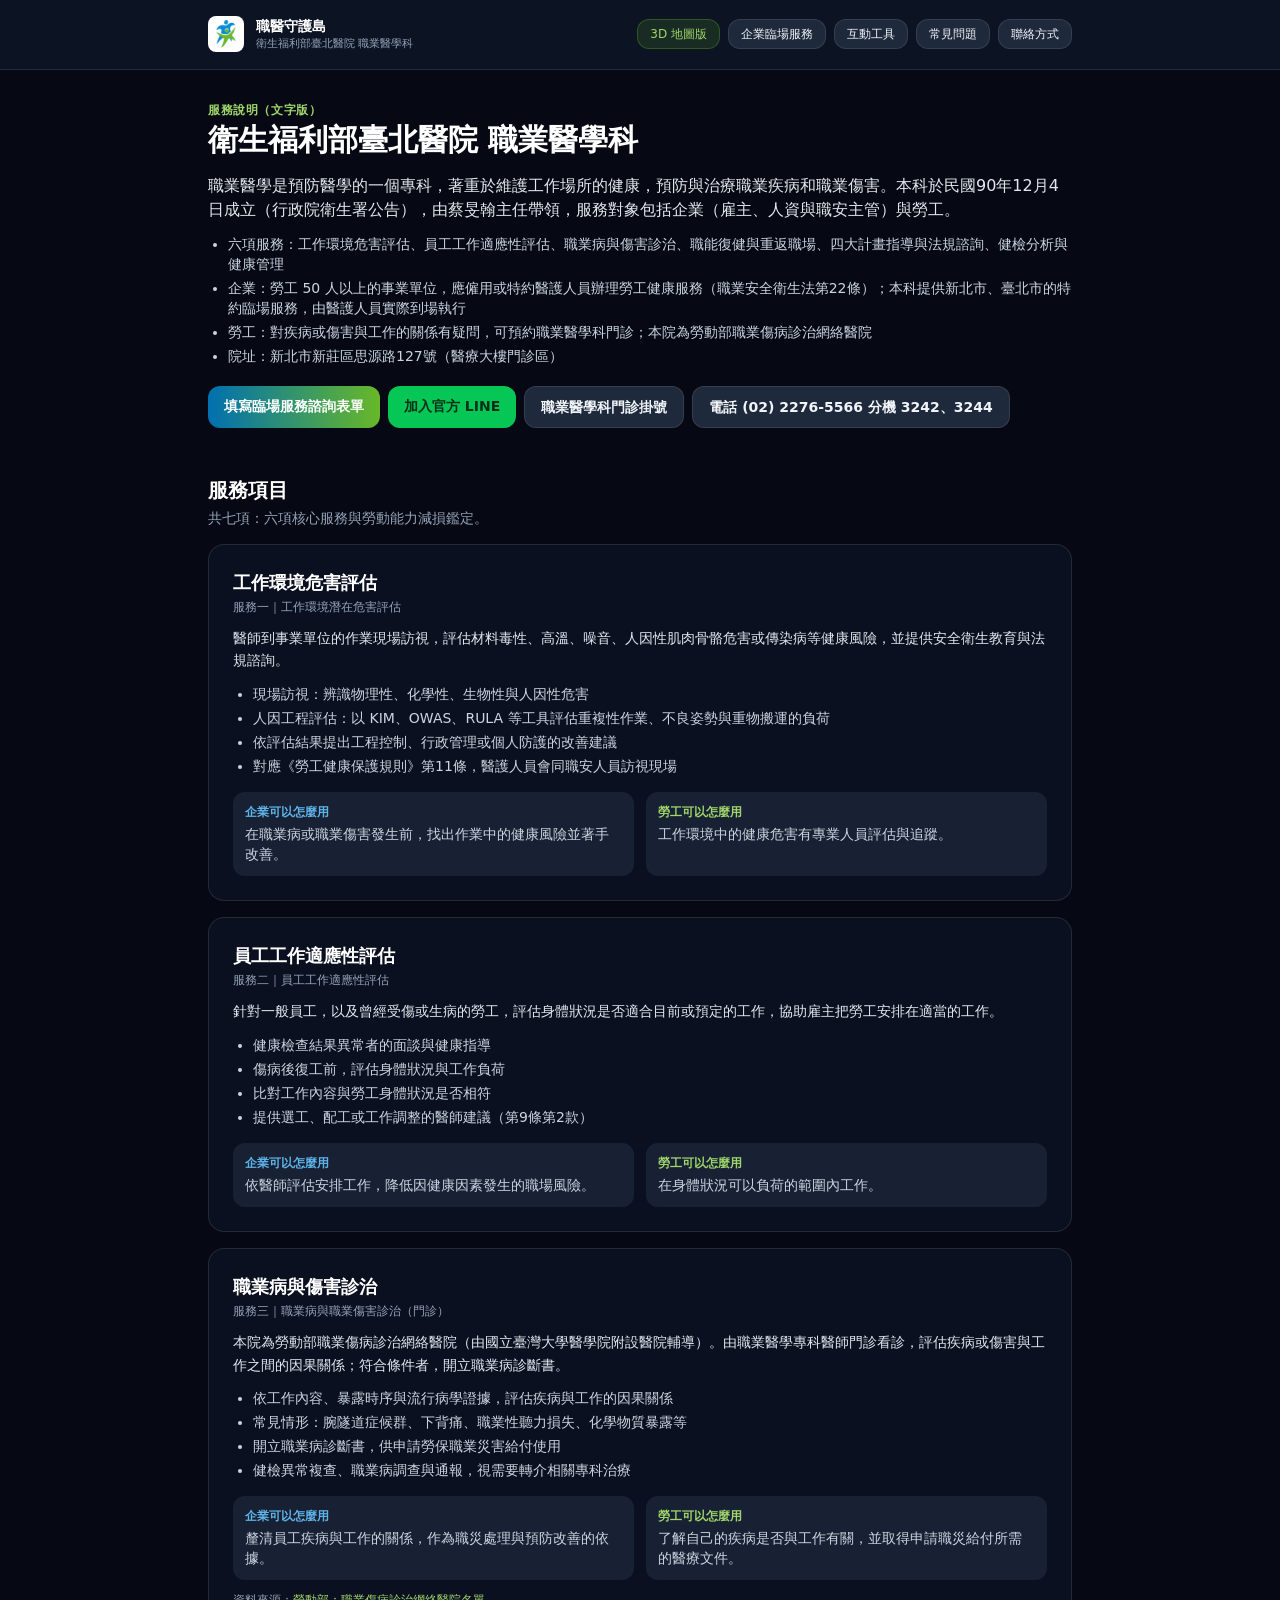
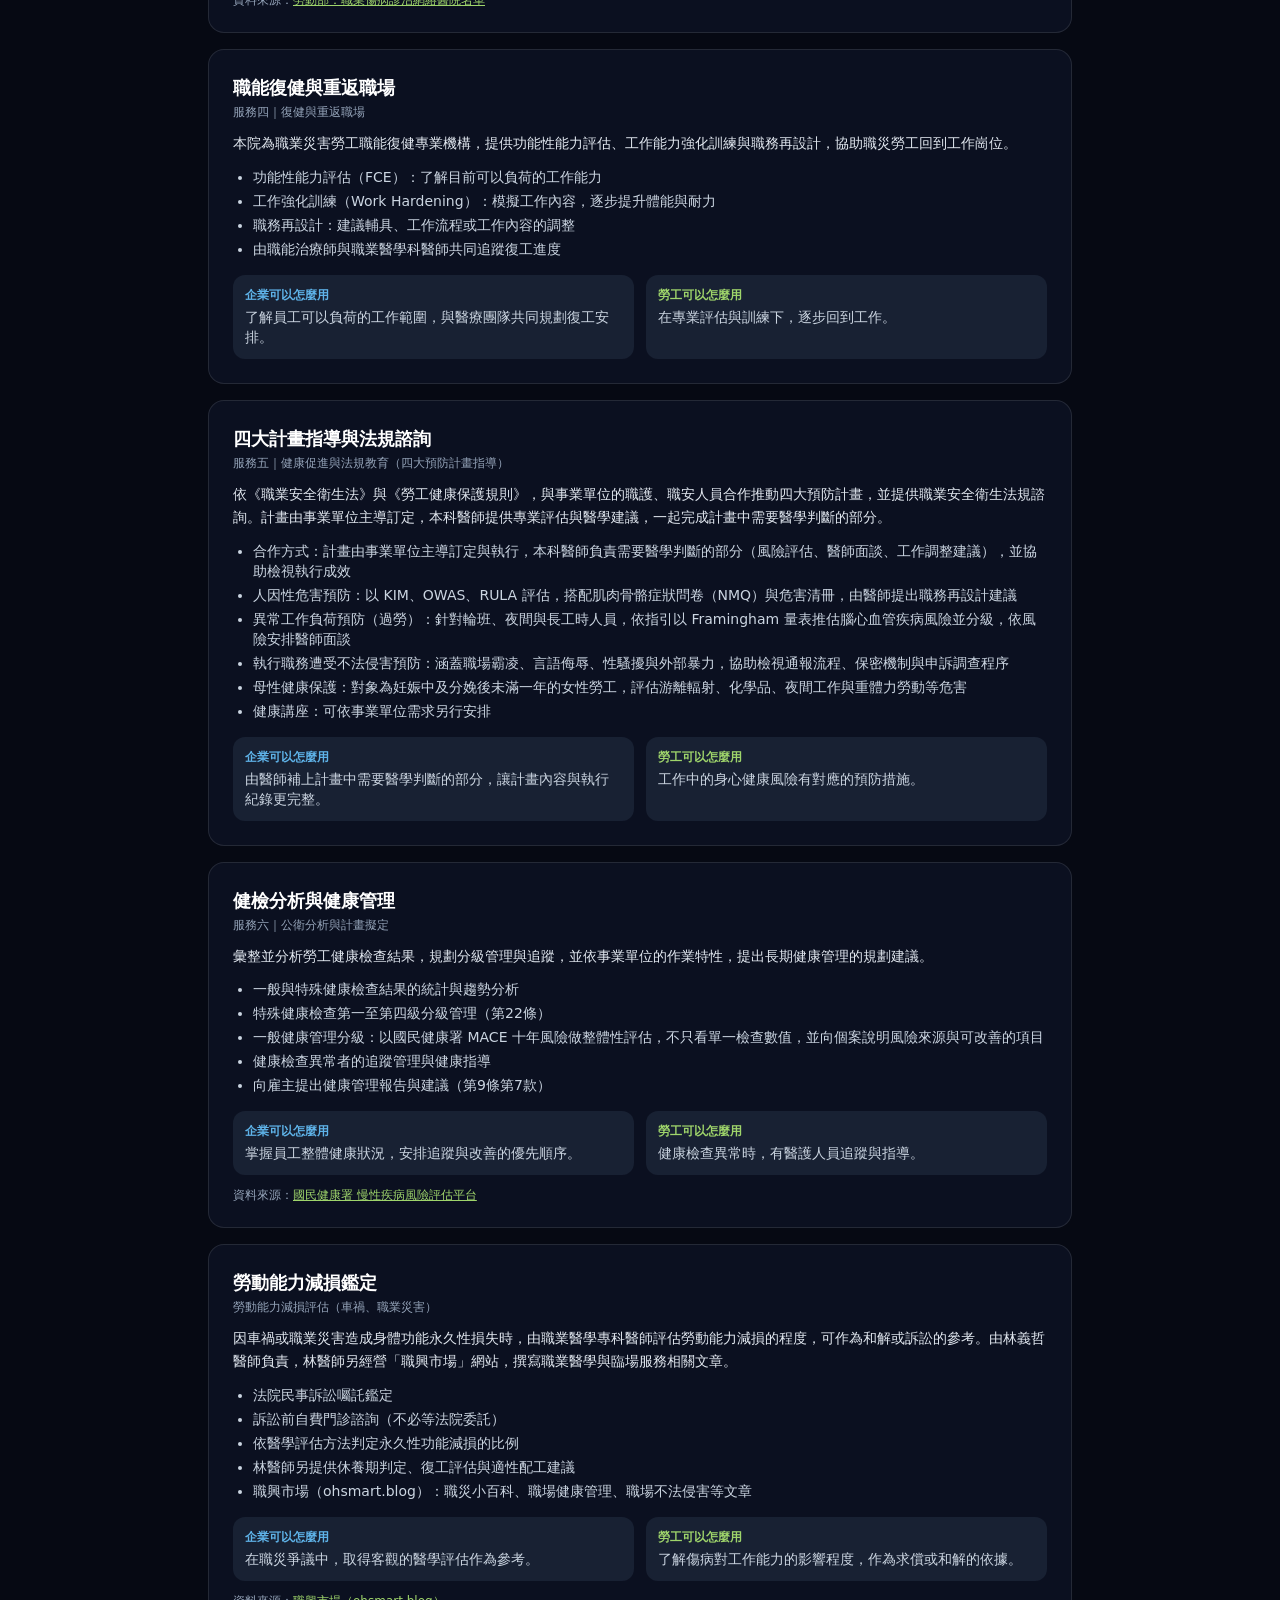
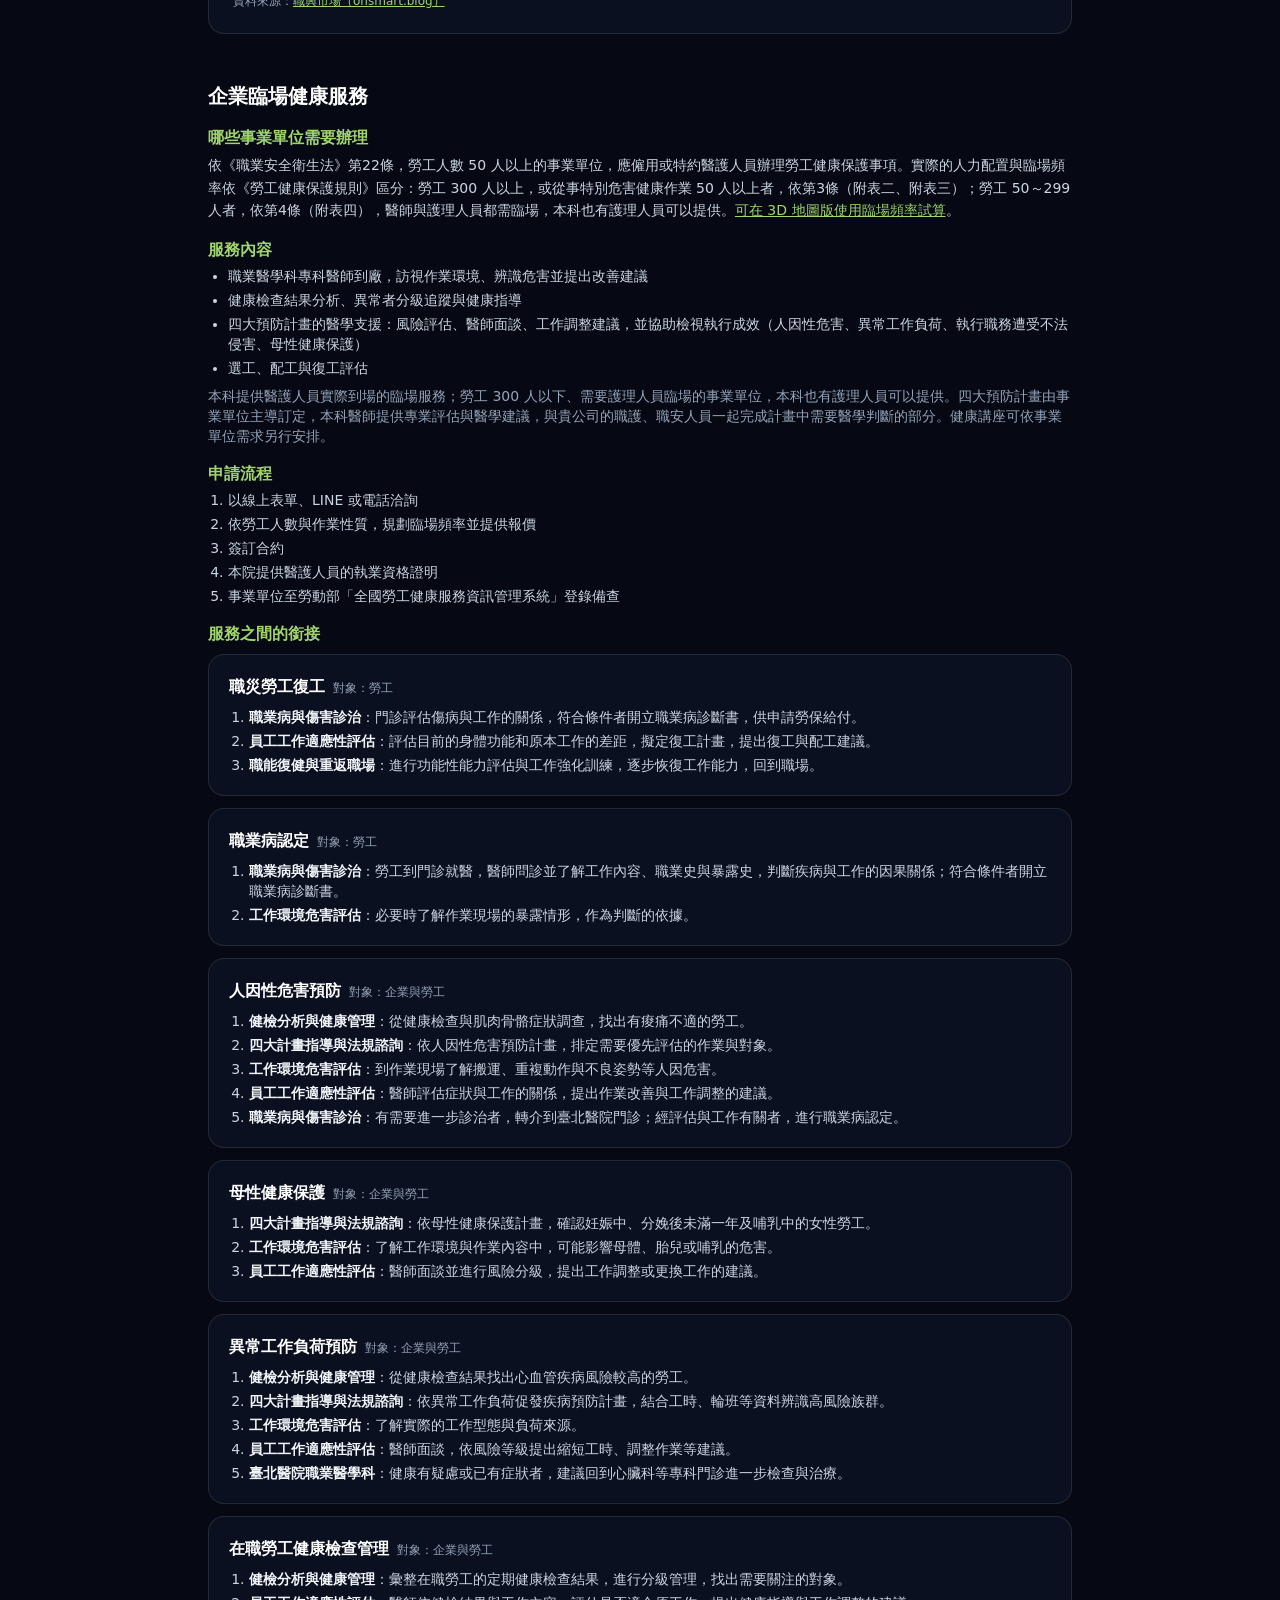
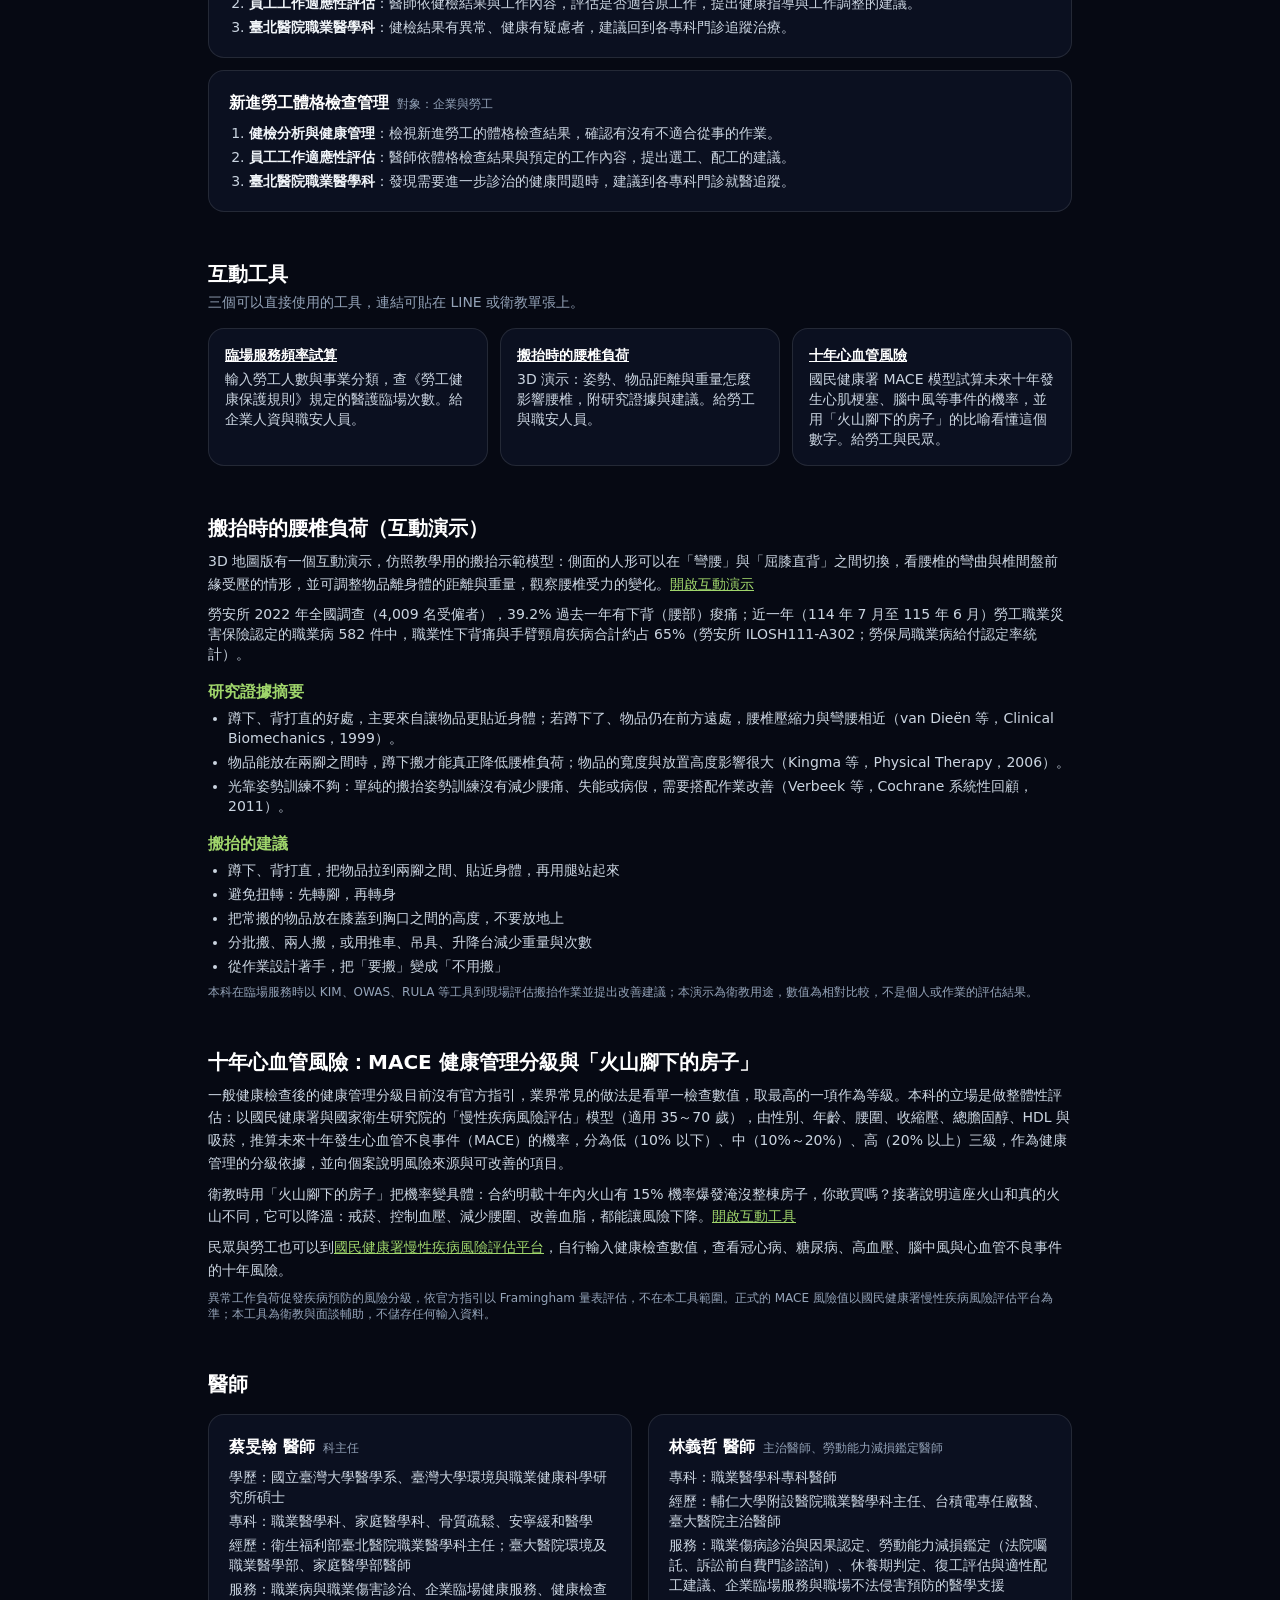
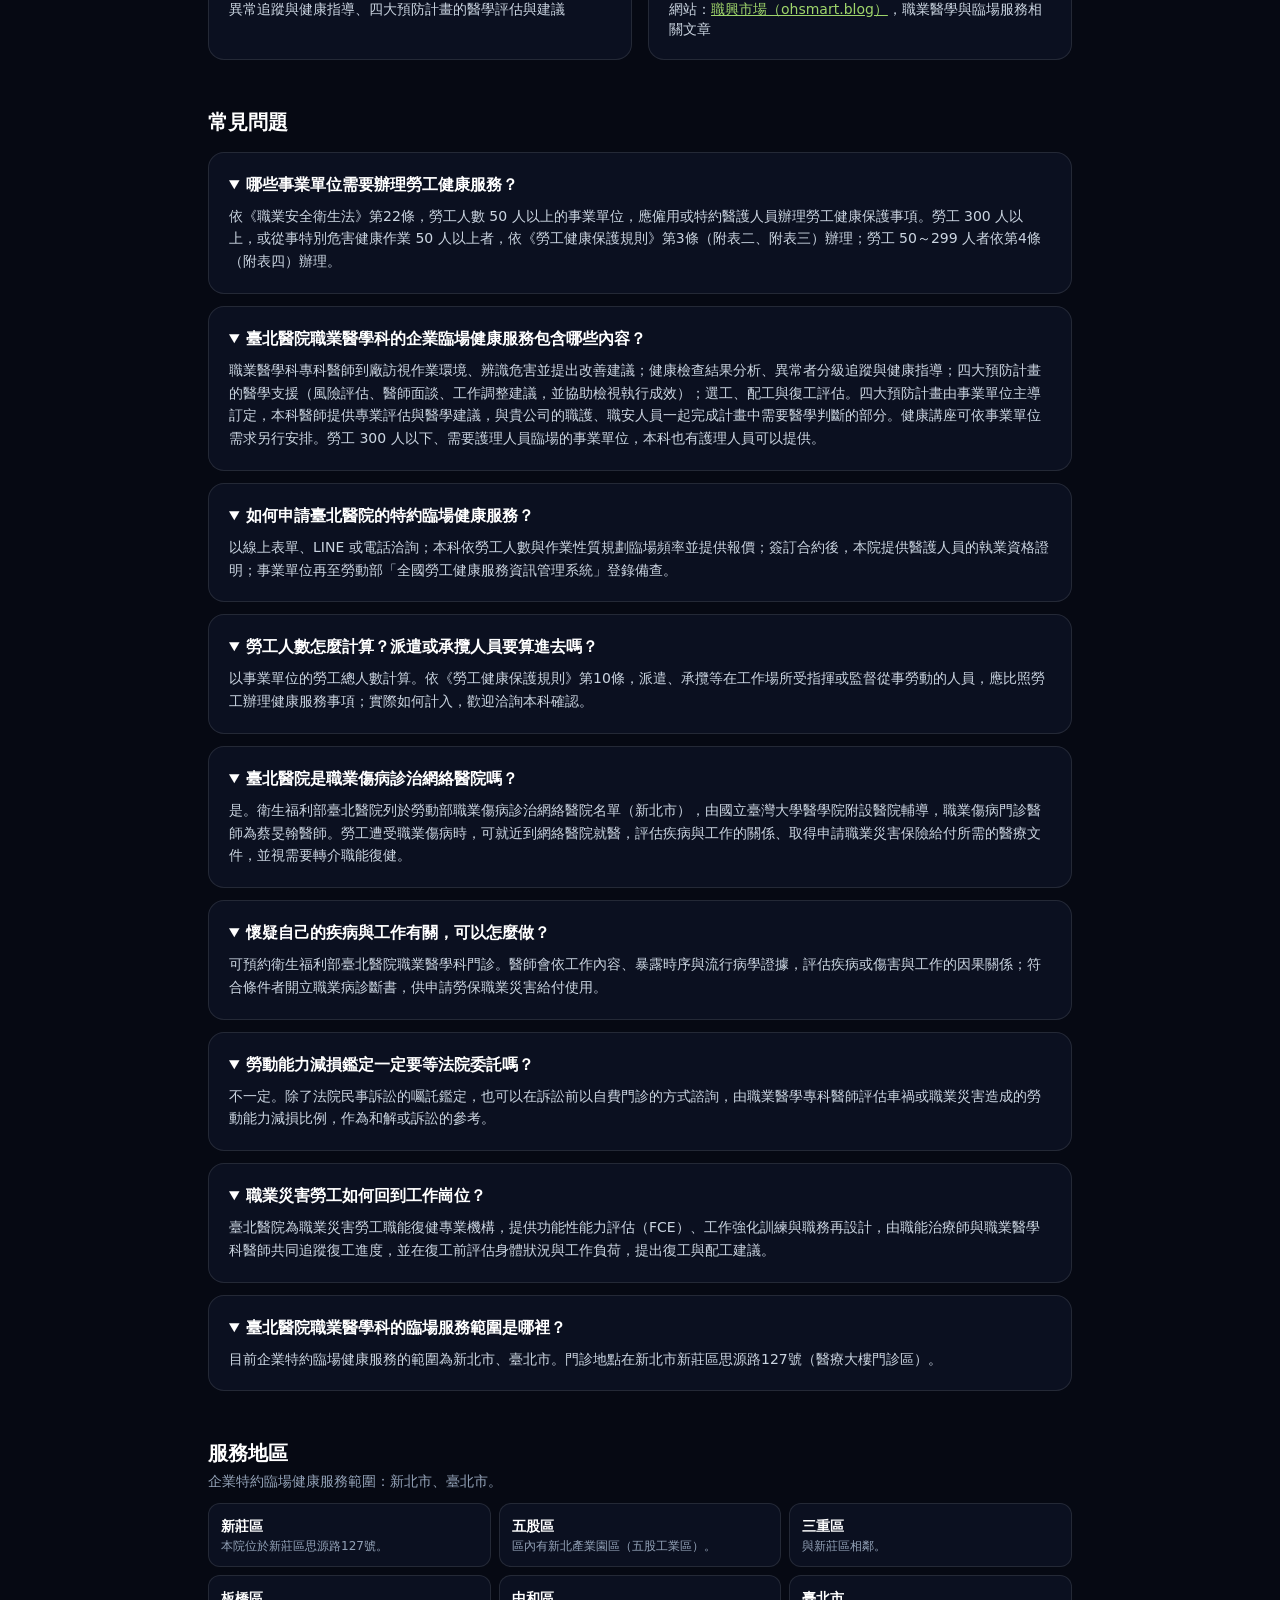
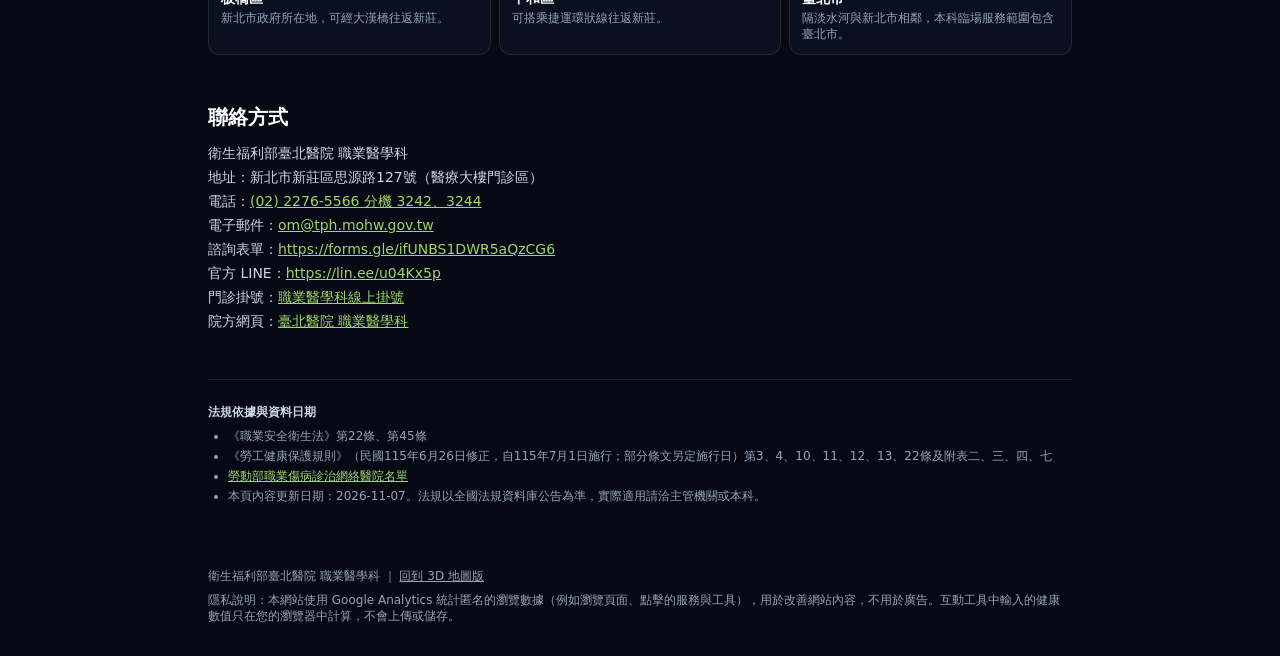
==== commit a2346537: "Add files via upload" ====
--- a/services.html
+++ b/services.html
@@ -158,16 +158,32 @@
       <h3 class="mt-4 font-bold text-brand-300">服務之間的銜接</h3>
       <ul class="mt-2 space-y-3">
       <li class="rounded-2xl border border-white/10 bg-slate-900/60 p-5">
-        <h3 class="font-bold text-white">健檢異常追蹤<span class="ml-2 text-xs font-normal text-slate-400">對象：企業與勞工</span></h3>
-        <ol class="mt-2 list-decimal pl-5 space-y-1 text-sm text-slate-300"><li><strong class="text-slate-100">健檢分析與健康管理</strong>：分析健康檢查結果，進行分級管理，找出需要追蹤的勞工。</li><li><strong class="text-slate-100">職業病與傷害診治</strong>：健檢異常者到職業醫學科門診複查；疑似與工作有關時進一步調查。</li><li><strong class="text-slate-100">員工工作適應性評估</strong>：依複查與評估結果，判斷是否適合原工作，提出工作調整的建議。</li></ol>
-      </li>
-      <li class="rounded-2xl border border-white/10 bg-slate-900/60 p-5">
         <h3 class="font-bold text-white">職災勞工復工<span class="ml-2 text-xs font-normal text-slate-400">對象：勞工</span></h3>
-        <ol class="mt-2 list-decimal pl-5 space-y-1 text-sm text-slate-300"><li><strong class="text-slate-100">職業病與傷害診治</strong>：門診評估傷病與工作的關係，符合條件者開立職業病診斷書，供申請勞保給付。</li><li><strong class="text-slate-100">職能復健與重返職場</strong>：進行功能性能力評估與工作強化訓練，逐步恢復工作能力。</li><li><strong class="text-slate-100">員工工作適應性評估</strong>：復工前評估身體狀況與工作負荷，提出復工與配工建議。</li></ol>
-      </li>
-      <li class="rounded-2xl border border-white/10 bg-slate-900/60 p-5">
-        <h3 class="font-bold text-white">臨場服務年度循環<span class="ml-2 text-xs font-normal text-slate-400">對象：企業</span></h3>
-        <ol class="mt-2 list-decimal pl-5 space-y-1 text-sm text-slate-300"><li><strong class="text-slate-100">工作環境危害評估</strong>：醫護人員會同職安人員訪視作業現場，辨識健康危害並提出改善建議。</li><li><strong class="text-slate-100">健檢分析與健康管理</strong>：彙整年度健康檢查結果，掌握需要優先關注的族群與作業。</li><li><strong class="text-slate-100">四大計畫指導與法規諮詢</strong>：依訪視與健檢結果，與事業單位的職護、職安人員一起推動四大預防計畫；每年評估成效後進入下一輪（第12條）。</li></ol>
+        <ol class="mt-2 list-decimal pl-5 space-y-1 text-sm text-slate-300"><li><strong class="text-slate-100">職業病與傷害診治</strong>：門診評估傷病與工作的關係，符合條件者開立職業病診斷書，供申請勞保給付。</li><li><strong class="text-slate-100">員工工作適應性評估</strong>：評估目前的身體功能和原本工作的差距，擬定復工計畫，提出復工與配工建議。</li><li><strong class="text-slate-100">職能復健與重返職場</strong>：進行功能性能力評估與工作強化訓練，逐步恢復工作能力，回到職場。</li></ol>
+      </li>
+      <li class="rounded-2xl border border-white/10 bg-slate-900/60 p-5">
+        <h3 class="font-bold text-white">職業病認定<span class="ml-2 text-xs font-normal text-slate-400">對象：勞工</span></h3>
+        <ol class="mt-2 list-decimal pl-5 space-y-1 text-sm text-slate-300"><li><strong class="text-slate-100">職業病與傷害診治</strong>：勞工到門診就醫，醫師問診並了解工作內容、職業史與暴露史，判斷疾病與工作的因果關係；符合條件者開立職業病診斷書。</li><li><strong class="text-slate-100">工作環境危害評估</strong>：必要時了解作業現場的暴露情形，作為判斷的依據。</li></ol>
+      </li>
+      <li class="rounded-2xl border border-white/10 bg-slate-900/60 p-5">
+        <h3 class="font-bold text-white">人因性危害預防<span class="ml-2 text-xs font-normal text-slate-400">對象：企業與勞工</span></h3>
+        <ol class="mt-2 list-decimal pl-5 space-y-1 text-sm text-slate-300"><li><strong class="text-slate-100">健檢分析與健康管理</strong>：從健康檢查與肌肉骨骼症狀調查，找出有痠痛不適的勞工。</li><li><strong class="text-slate-100">四大計畫指導與法規諮詢</strong>：依人因性危害預防計畫，排定需要優先評估的作業與對象。</li><li><strong class="text-slate-100">工作環境危害評估</strong>：到作業現場了解搬運、重複動作與不良姿勢等人因危害。</li><li><strong class="text-slate-100">員工工作適應性評估</strong>：醫師評估症狀與工作的關係，提出作業改善與工作調整的建議。</li><li><strong class="text-slate-100">職業病與傷害診治</strong>：有需要進一步診治者，轉介到臺北醫院門診；經評估與工作有關者，進行職業病認定。</li></ol>
+      </li>
+      <li class="rounded-2xl border border-white/10 bg-slate-900/60 p-5">
+        <h3 class="font-bold text-white">母性健康保護<span class="ml-2 text-xs font-normal text-slate-400">對象：企業與勞工</span></h3>
+        <ol class="mt-2 list-decimal pl-5 space-y-1 text-sm text-slate-300"><li><strong class="text-slate-100">四大計畫指導與法規諮詢</strong>：依母性健康保護計畫，確認妊娠中、分娩後未滿一年及哺乳中的女性勞工。</li><li><strong class="text-slate-100">工作環境危害評估</strong>：了解工作環境與作業內容中，可能影響母體、胎兒或哺乳的危害。</li><li><strong class="text-slate-100">員工工作適應性評估</strong>：醫師面談並進行風險分級，提出工作調整或更換工作的建議。</li></ol>
+      </li>
+      <li class="rounded-2xl border border-white/10 bg-slate-900/60 p-5">
+        <h3 class="font-bold text-white">異常工作負荷預防<span class="ml-2 text-xs font-normal text-slate-400">對象：企業與勞工</span></h3>
+        <ol class="mt-2 list-decimal pl-5 space-y-1 text-sm text-slate-300"><li><strong class="text-slate-100">健檢分析與健康管理</strong>：從健康檢查結果找出心血管疾病風險較高的勞工。</li><li><strong class="text-slate-100">四大計畫指導與法規諮詢</strong>：依異常工作負荷促發疾病預防計畫，結合工時、輪班等資料辨識高風險族群。</li><li><strong class="text-slate-100">工作環境危害評估</strong>：了解實際的工作型態與負荷來源。</li><li><strong class="text-slate-100">員工工作適應性評估</strong>：醫師面談，依風險等級提出縮短工時、調整作業等建議。</li><li><strong class="text-slate-100">臺北醫院職業醫學科</strong>：健康有疑慮或已有症狀者，建議回到心臟科等專科門診進一步檢查與治療。</li></ol>
+      </li>
+      <li class="rounded-2xl border border-white/10 bg-slate-900/60 p-5">
+        <h3 class="font-bold text-white">在職勞工健康檢查管理<span class="ml-2 text-xs font-normal text-slate-400">對象：企業與勞工</span></h3>
+        <ol class="mt-2 list-decimal pl-5 space-y-1 text-sm text-slate-300"><li><strong class="text-slate-100">健檢分析與健康管理</strong>：彙整在職勞工的定期健康檢查結果，進行分級管理，找出需要關注的對象。</li><li><strong class="text-slate-100">員工工作適應性評估</strong>：醫師依健檢結果與工作內容，評估是否適合原工作，提出健康指導與工作調整的建議。</li><li><strong class="text-slate-100">臺北醫院職業醫學科</strong>：健檢結果有異常、健康有疑慮者，建議回到各專科門診追蹤治療。</li></ol>
+      </li>
+      <li class="rounded-2xl border border-white/10 bg-slate-900/60 p-5">
+        <h3 class="font-bold text-white">新進勞工體格檢查管理<span class="ml-2 text-xs font-normal text-slate-400">對象：企業與勞工</span></h3>
+        <ol class="mt-2 list-decimal pl-5 space-y-1 text-sm text-slate-300"><li><strong class="text-slate-100">健檢分析與健康管理</strong>：檢視新進勞工的體格檢查結果，確認有沒有不適合從事的作業。</li><li><strong class="text-slate-100">員工工作適應性評估</strong>：醫師依體格檢查結果與預定的工作內容，提出選工、配工的建議。</li><li><strong class="text-slate-100">臺北醫院職業醫學科</strong>：發現需要進一步診治的健康問題時，建議到各專科門診就醫追蹤。</li></ol>
       </li></ul>
     </section>
 
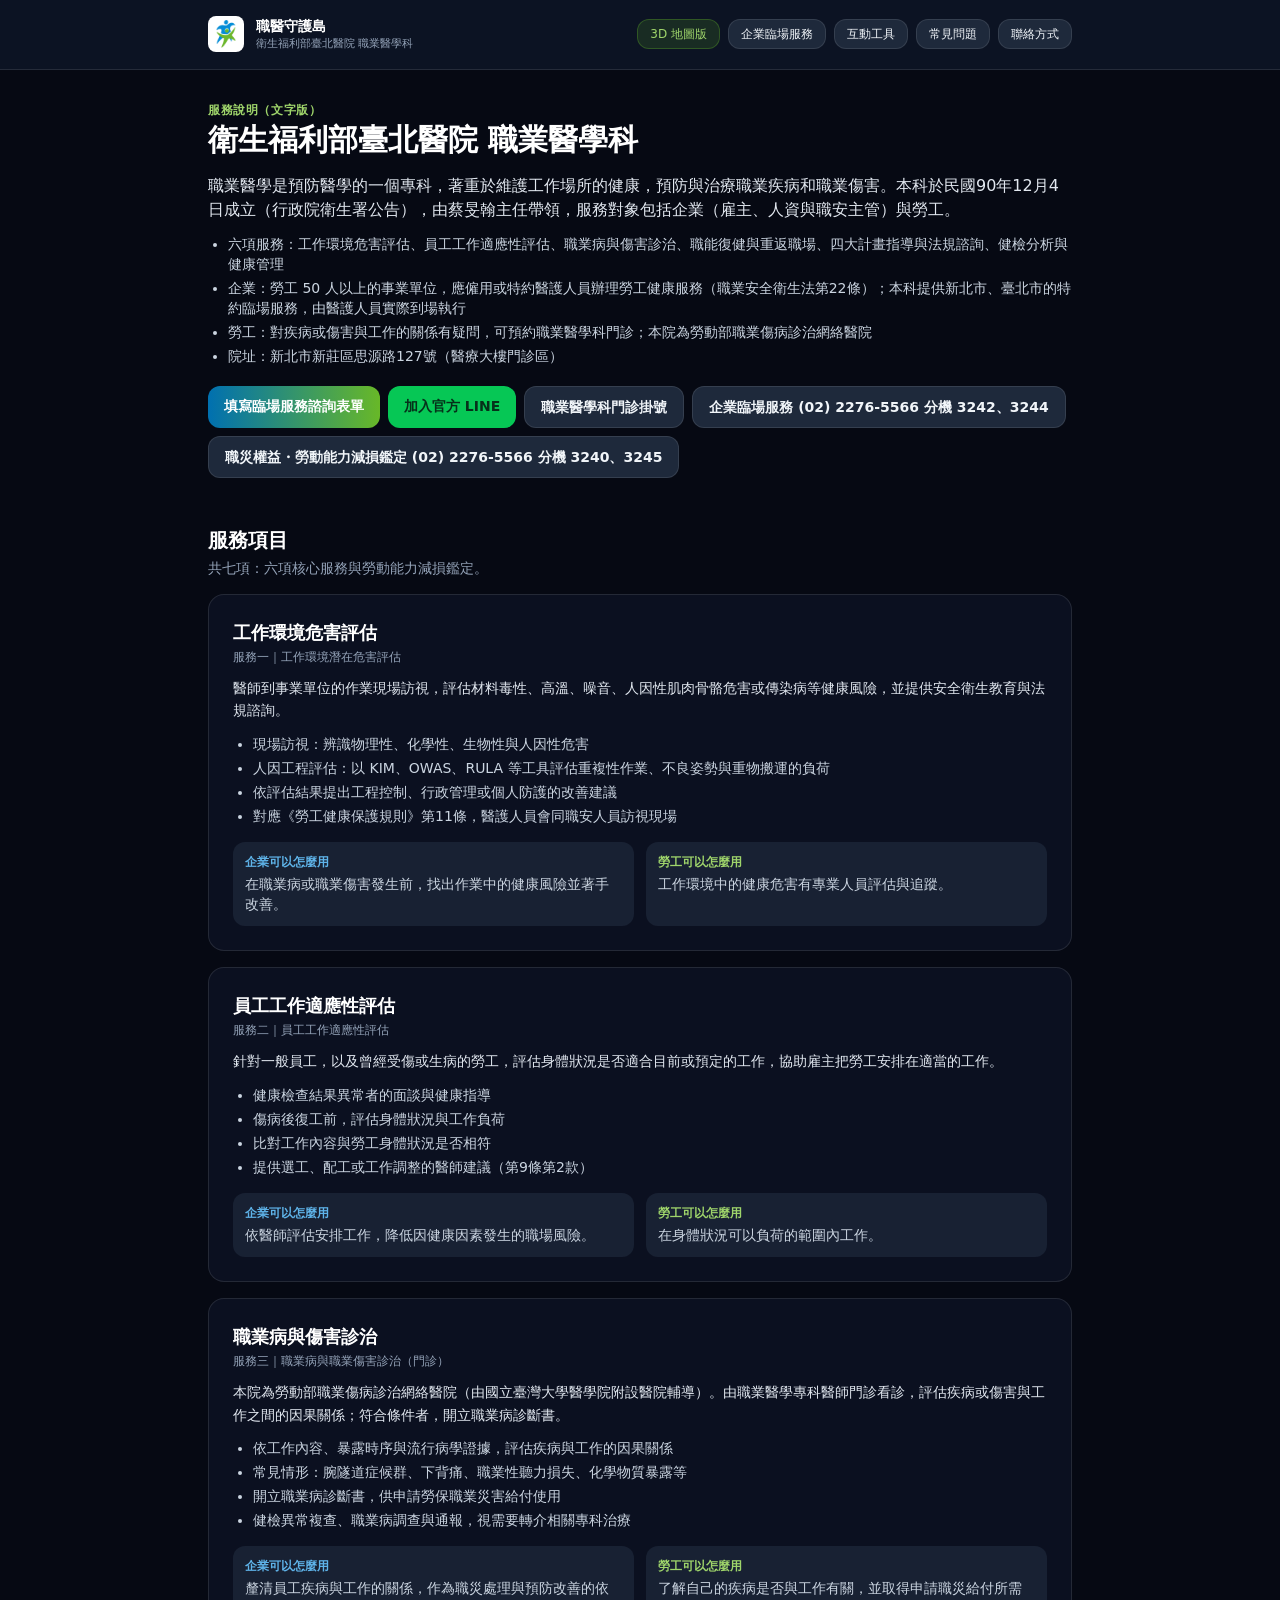
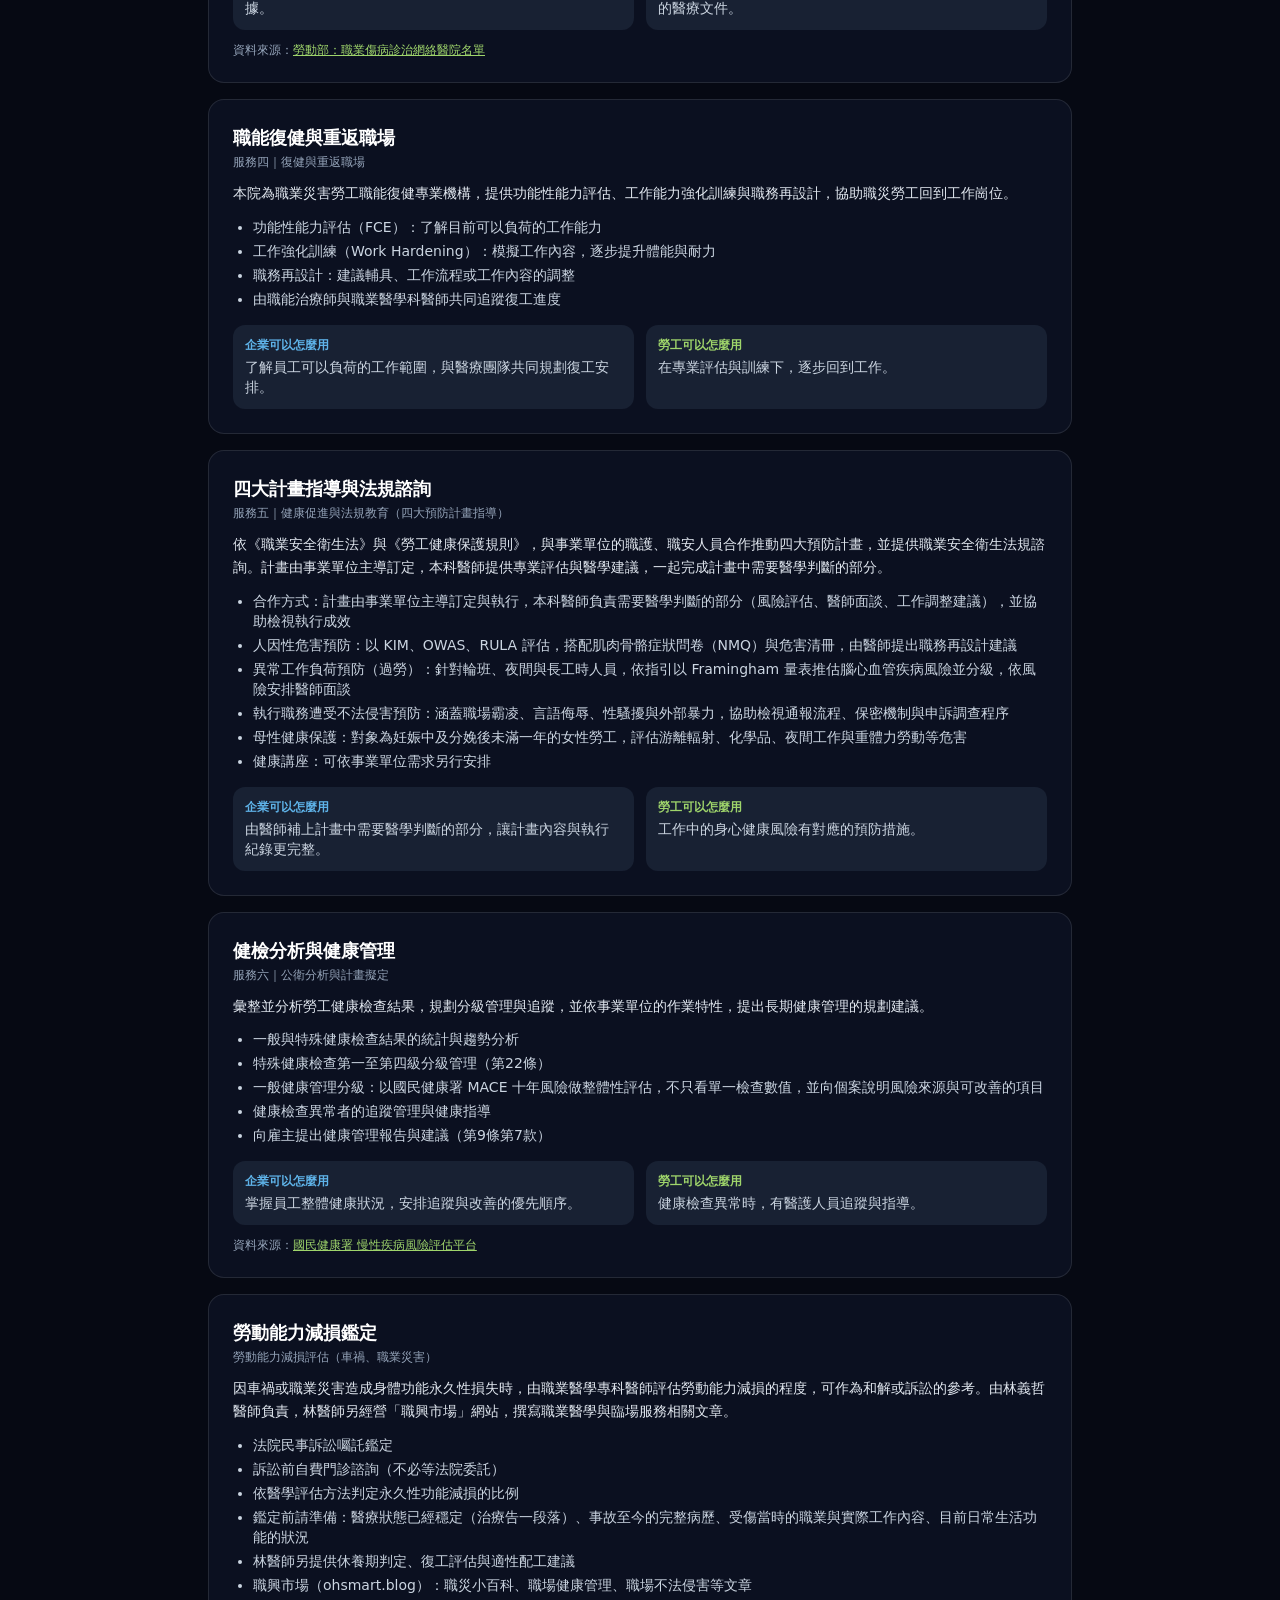
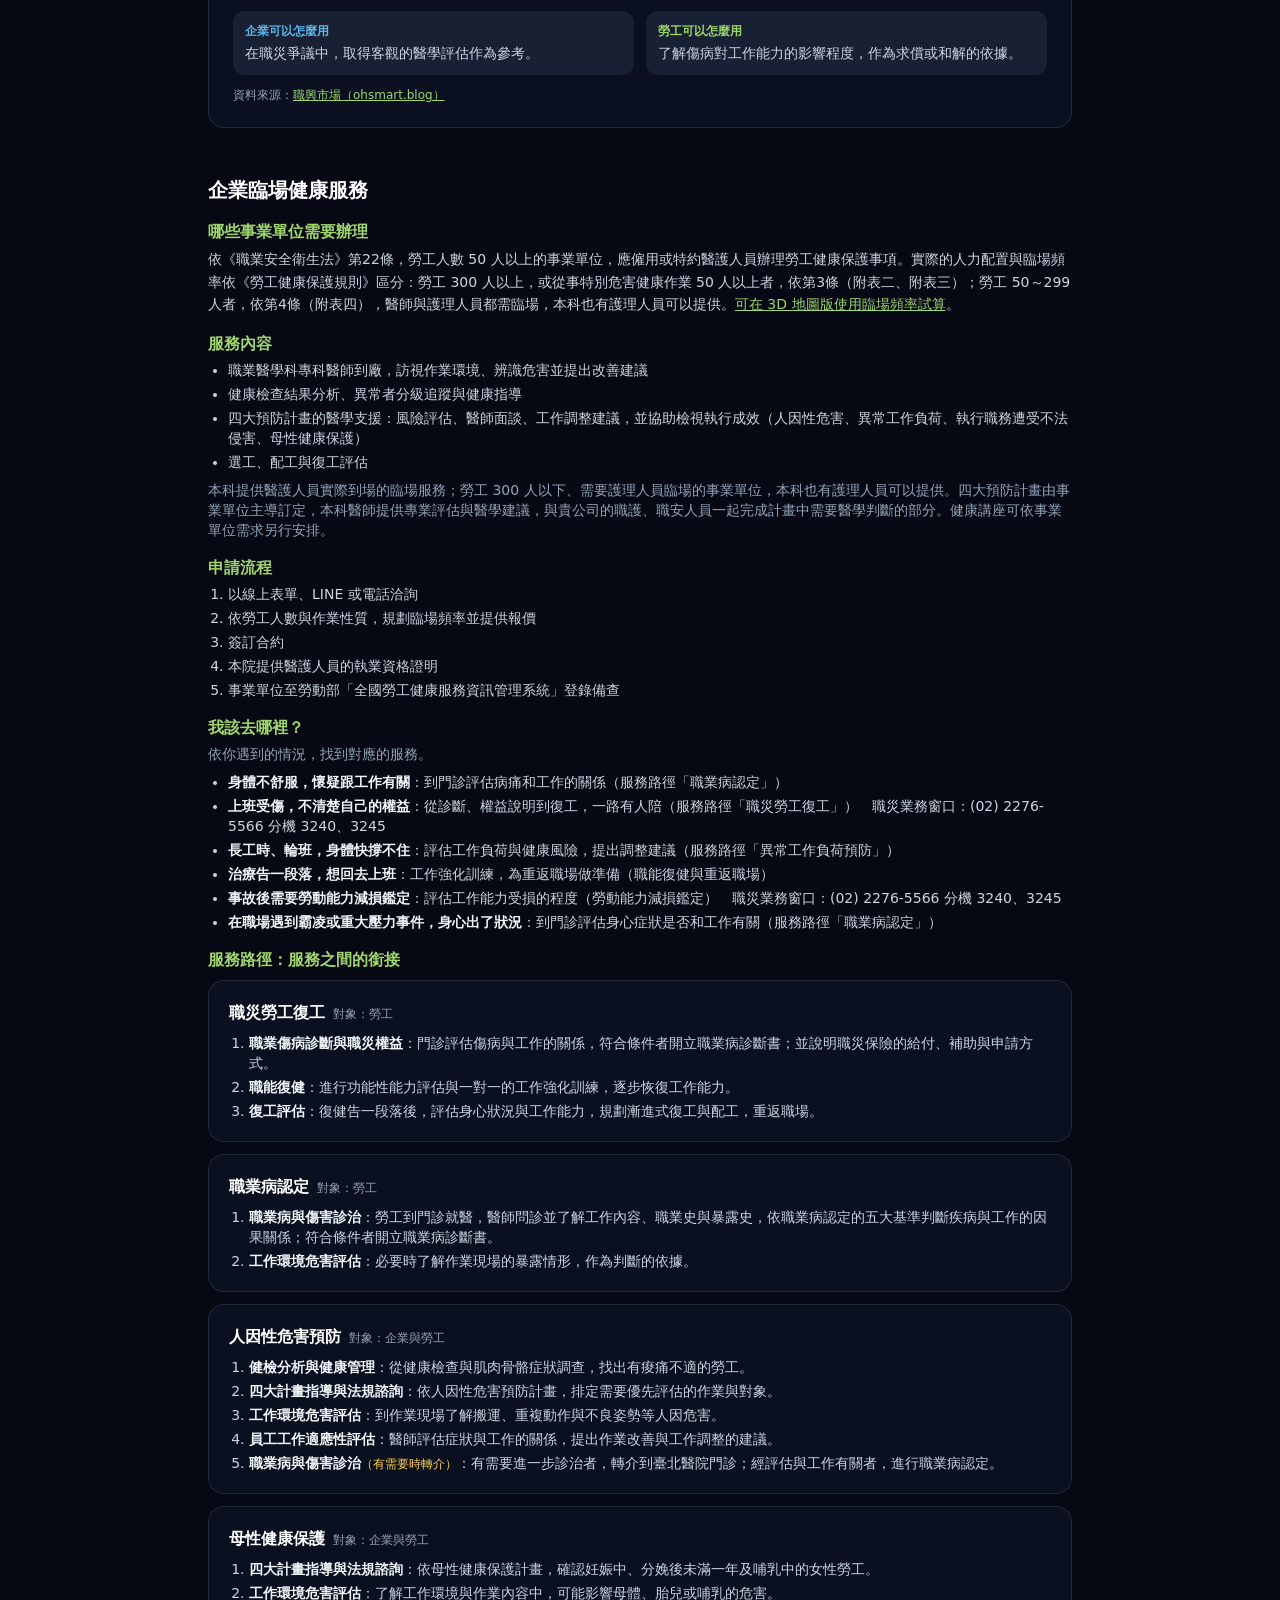
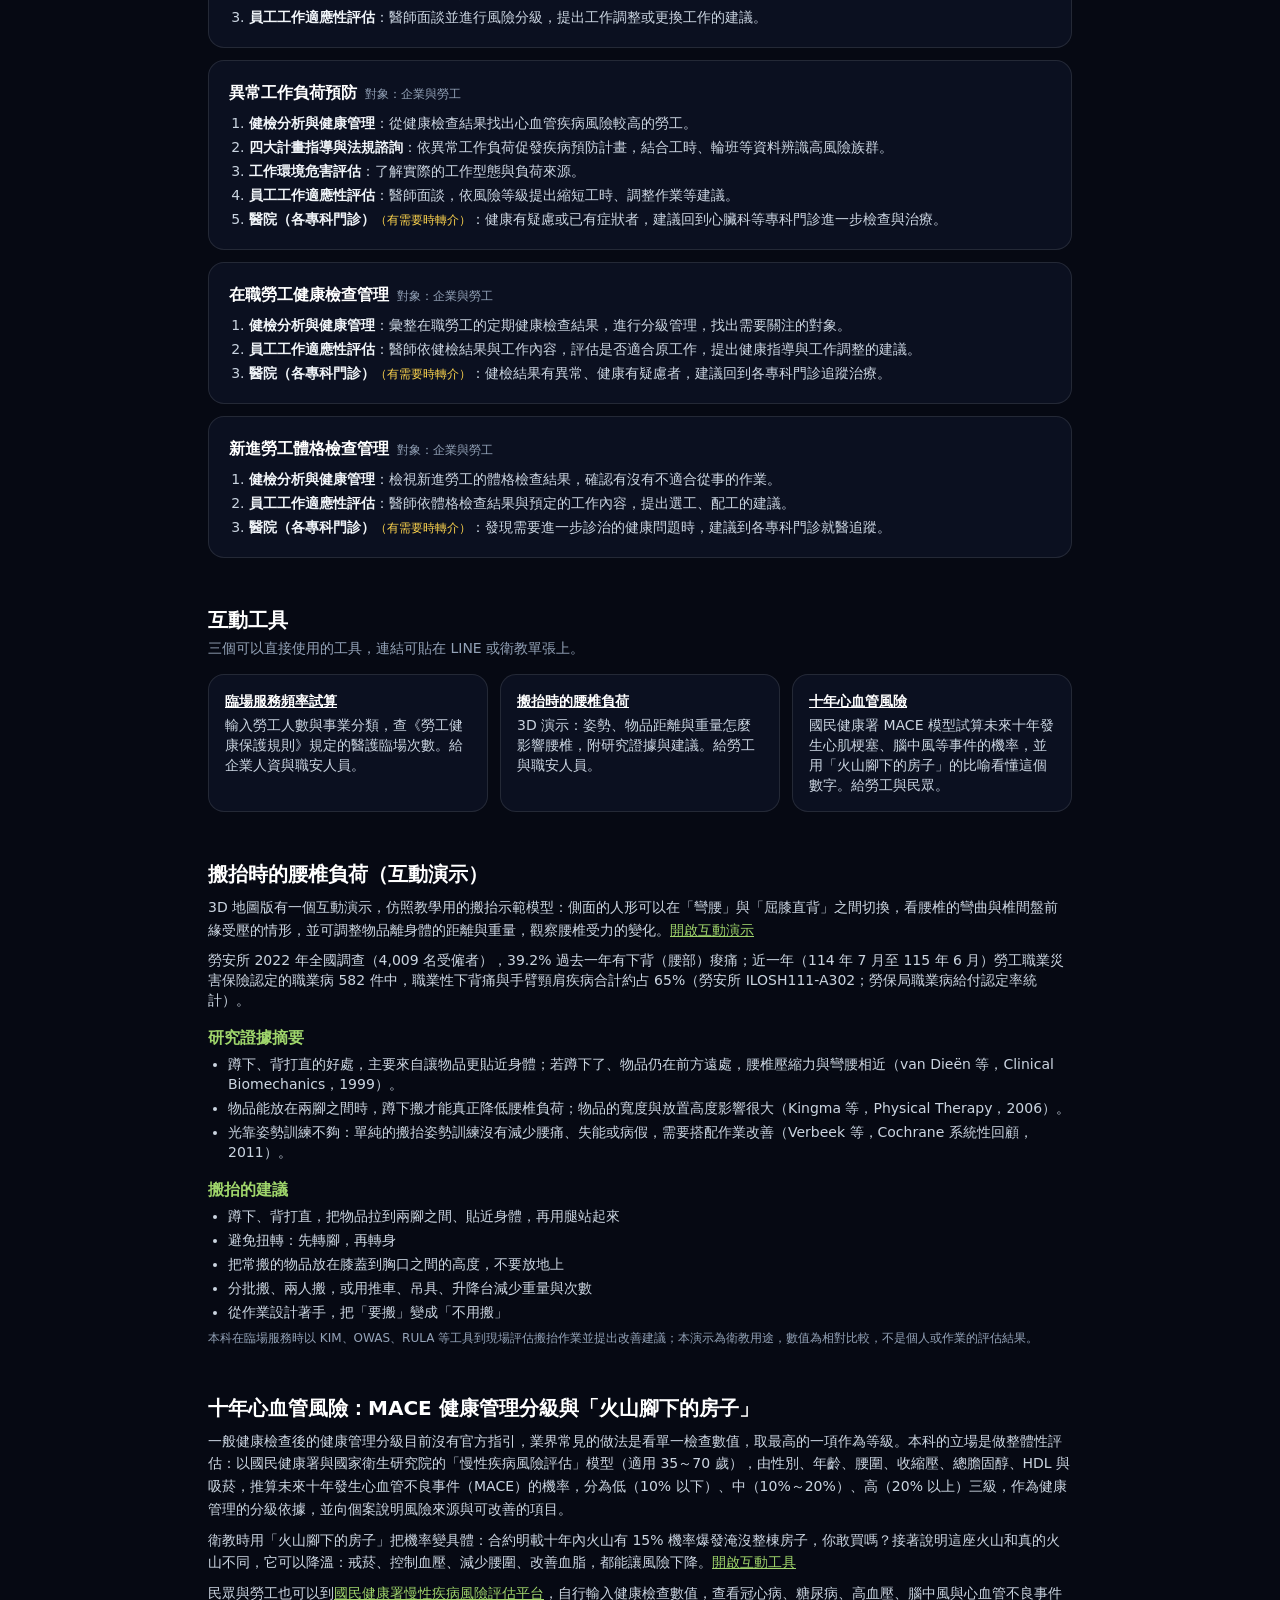
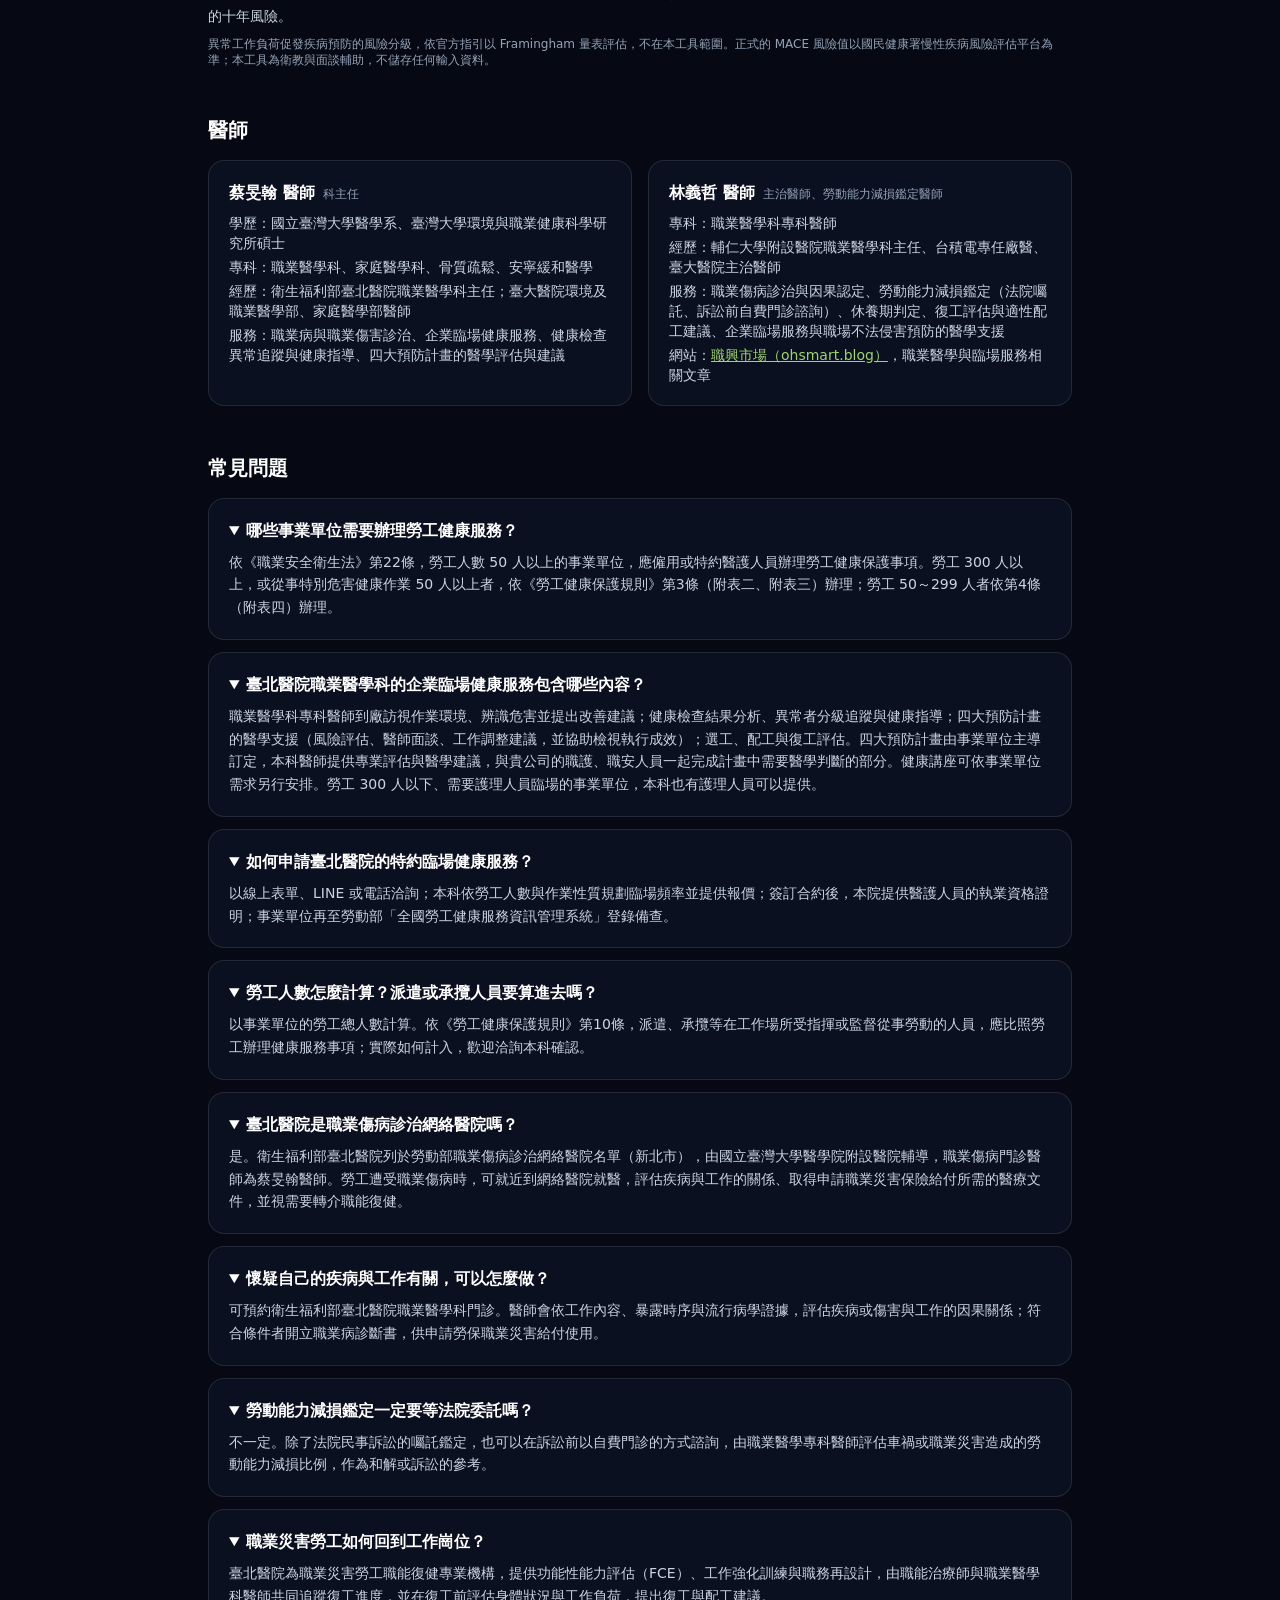
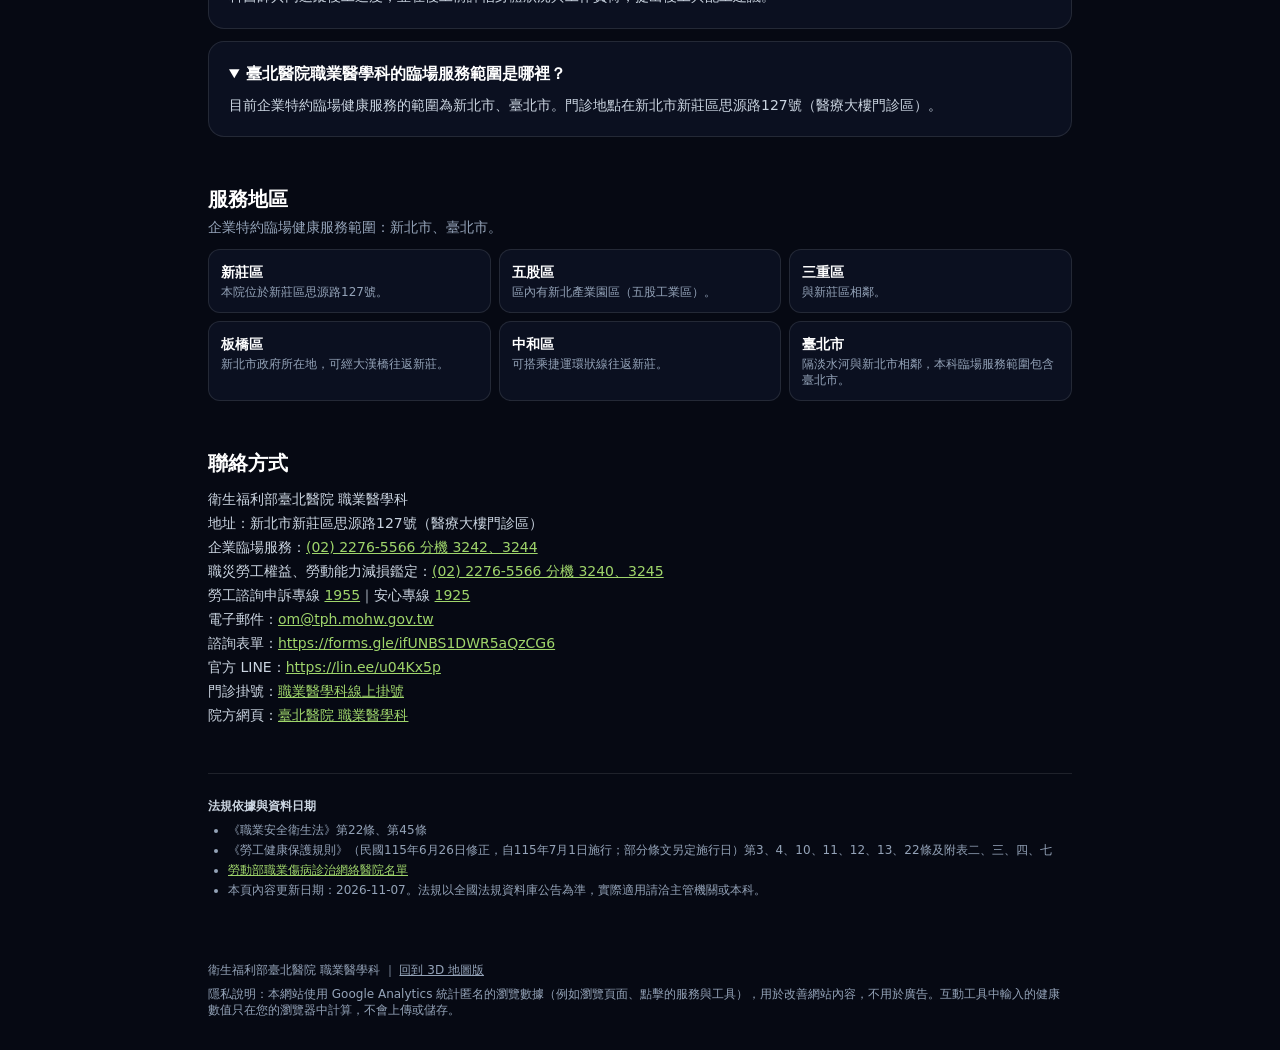
==== commit d43f81f4: "Add files via upload" ====
--- a/services.html
+++ b/services.html
@@ -48,7 +48,8 @@
         <a href="https://forms.gle/ifUNBS1DWR5aQzCG6" target="_blank" rel="noopener noreferrer" class="px-4 py-2.5 rounded-xl bg-gradient-to-r from-medblue-600 to-brand-500 text-white font-bold">填寫臨場服務諮詢表單</a>
         <a href="https://lin.ee/u04Kx5p" target="_blank" rel="noopener noreferrer" class="px-4 py-2.5 rounded-xl bg-[#06c755] text-[#06301a] font-bold">加入官方 LINE</a>
         <a href="https://nreg.tph.mohw.gov.tw/OReg/OpoDoctorsVisitListPage?sectcategory=%E5%85%A7%E7%A7%91%E7%B3%BB&amp;sectid=0106&amp;sectname=%E8%81%B7%E6%A5%AD%E9%86%AB%E5%AD%B8%E7%A7%91&amp;showcd=N" target="_blank" rel="noopener noreferrer" class="px-4 py-2.5 rounded-xl bg-slate-800 border border-white/10 font-bold">職業醫學科門診掛號</a>
-        <a href="tel:+886222765566,3242" class="px-4 py-2.5 rounded-xl bg-slate-800 border border-white/10 font-bold">電話 (02) 2276-5566 分機 3242、3244</a>
+        <a href="tel:+886222765566,3242" class="px-4 py-2.5 rounded-xl bg-slate-800 border border-white/10 font-bold">企業臨場服務 (02) 2276-5566 分機 3242、3244</a>
+        <a href="tel:+886222765566,3240" class="px-4 py-2.5 rounded-xl bg-slate-800 border border-white/10 font-bold">職災權益・勞動能力減損鑑定 (02) 2276-5566 分機 3240、3245</a>
       </div>
     </section>
 
@@ -126,7 +127,7 @@
         <h3 class="text-lg font-extrabold text-white">勞動能力減損鑑定</h3>
         <p class="text-xs text-slate-400 mt-0.5">勞動能力減損評估（車禍、職業災害）</p>
         <p class="mt-3 text-sm text-slate-200 leading-relaxed">因車禍或職業災害造成身體功能永久性損失時，由職業醫學專科醫師評估勞動能力減損的程度，可作為和解或訴訟的參考。由林義哲醫師負責，林醫師另經營「職興市場」網站，撰寫職業醫學與臨場服務相關文章。</p>
-        <ul class="mt-3 list-disc pl-5 space-y-1 text-sm text-slate-300"><li>法院民事訴訟囑託鑑定</li><li>訴訟前自費門診諮詢（不必等法院委託）</li><li>依醫學評估方法判定永久性功能減損的比例</li><li>林醫師另提供休養期判定、復工評估與適性配工建議</li><li>職興市場（ohsmart.blog）：職災小百科、職場健康管理、職場不法侵害等文章</li></ul>
+        <ul class="mt-3 list-disc pl-5 space-y-1 text-sm text-slate-300"><li>法院民事訴訟囑託鑑定</li><li>訴訟前自費門診諮詢（不必等法院委託）</li><li>依醫學評估方法判定永久性功能減損的比例</li><li>鑑定前請準備：醫療狀態已經穩定（治療告一段落）、事故至今的完整病歷、受傷當時的職業與實際工作內容、目前日常生活功能的狀況</li><li>林醫師另提供休養期判定、復工評估與適性配工建議</li><li>職興市場（ohsmart.blog）：職災小百科、職場健康管理、職場不法侵害等文章</li></ul>
         <dl class="mt-4 grid grid-cols-1 sm:grid-cols-2 gap-3 text-sm">
           <div class="rounded-xl bg-slate-800/70 p-3"><dt class="text-xs font-bold text-medblue-300">企業可以怎麼用</dt><dd class="text-slate-300 mt-1">在職災爭議中，取得客觀的醫學評估作為參考。</dd></div>
           <div class="rounded-xl bg-slate-800/70 p-3"><dt class="text-xs font-bold text-brand-300">勞工可以怎麼用</dt><dd class="text-slate-300 mt-1">了解傷病對工作能力的影響程度，作為求償或和解的依據。</dd></div>
@@ -155,19 +156,22 @@
         <li>本院提供醫護人員的執業資格證明</li>
         <li>事業單位至勞動部「全國勞工健康服務資訊管理系統」登錄備查</li>
       </ol>
-      <h3 class="mt-4 font-bold text-brand-300">服務之間的銜接</h3>
+      <h3 class="mt-4 font-bold text-brand-300">我該去哪裡？</h3>
+      <p class="mt-1 text-sm text-slate-400">依你遇到的情況，找到對應的服務。</p>
+      <ul class="mt-2 list-disc pl-5 space-y-1 text-sm text-slate-300"><li><strong class="text-slate-100">身體不舒服，懷疑跟工作有關</strong>：到門診評估病痛和工作的關係（服務路徑「職業病認定」）</li><li><strong class="text-slate-100">上班受傷，不清楚自己的權益</strong>：從診斷、權益說明到復工，一路有人陪（服務路徑「職災勞工復工」）　職災業務窗口：(02) 2276-5566 分機 3240、3245</li><li><strong class="text-slate-100">長工時、輪班，身體快撐不住</strong>：評估工作負荷與健康風險，提出調整建議（服務路徑「異常工作負荷預防」）</li><li><strong class="text-slate-100">治療告一段落，想回去上班</strong>：工作強化訓練，為重返職場做準備（職能復健與重返職場）</li><li><strong class="text-slate-100">事故後需要勞動能力減損鑑定</strong>：評估工作能力受損的程度（勞動能力減損鑑定）　職災業務窗口：(02) 2276-5566 分機 3240、3245</li><li><strong class="text-slate-100">在職場遇到霸凌或重大壓力事件，身心出了狀況</strong>：到門診評估身心症狀是否和工作有關（服務路徑「職業病認定」）</li></ul>
+      <h3 class="mt-4 font-bold text-brand-300">服務路徑：服務之間的銜接</h3>
       <ul class="mt-2 space-y-3">
       <li class="rounded-2xl border border-white/10 bg-slate-900/60 p-5">
         <h3 class="font-bold text-white">職災勞工復工<span class="ml-2 text-xs font-normal text-slate-400">對象：勞工</span></h3>
-        <ol class="mt-2 list-decimal pl-5 space-y-1 text-sm text-slate-300"><li><strong class="text-slate-100">職業病與傷害診治</strong>：門診評估傷病與工作的關係，符合條件者開立職業病診斷書，供申請勞保給付。</li><li><strong class="text-slate-100">員工工作適應性評估</strong>：評估目前的身體功能和原本工作的差距，擬定復工計畫，提出復工與配工建議。</li><li><strong class="text-slate-100">職能復健與重返職場</strong>：進行功能性能力評估與工作強化訓練，逐步恢復工作能力，回到職場。</li></ol>
+        <ol class="mt-2 list-decimal pl-5 space-y-1 text-sm text-slate-300"><li><strong class="text-slate-100">職業傷病診斷與職災權益</strong>：門診評估傷病與工作的關係，符合條件者開立職業病診斷書；並說明職災保險的給付、補助與申請方式。</li><li><strong class="text-slate-100">職能復健</strong>：進行功能性能力評估與一對一的工作強化訓練，逐步恢復工作能力。</li><li><strong class="text-slate-100">復工評估</strong>：復健告一段落後，評估身心狀況與工作能力，規劃漸進式復工與配工，重返職場。</li></ol>
       </li>
       <li class="rounded-2xl border border-white/10 bg-slate-900/60 p-5">
         <h3 class="font-bold text-white">職業病認定<span class="ml-2 text-xs font-normal text-slate-400">對象：勞工</span></h3>
-        <ol class="mt-2 list-decimal pl-5 space-y-1 text-sm text-slate-300"><li><strong class="text-slate-100">職業病與傷害診治</strong>：勞工到門診就醫，醫師問診並了解工作內容、職業史與暴露史，判斷疾病與工作的因果關係；符合條件者開立職業病診斷書。</li><li><strong class="text-slate-100">工作環境危害評估</strong>：必要時了解作業現場的暴露情形，作為判斷的依據。</li></ol>
+        <ol class="mt-2 list-decimal pl-5 space-y-1 text-sm text-slate-300"><li><strong class="text-slate-100">職業病與傷害診治</strong>：勞工到門診就醫，醫師問診並了解工作內容、職業史與暴露史，依職業病認定的五大基準判斷疾病與工作的因果關係；符合條件者開立職業病診斷書。</li><li><strong class="text-slate-100">工作環境危害評估</strong>：必要時了解作業現場的暴露情形，作為判斷的依據。</li></ol>
       </li>
       <li class="rounded-2xl border border-white/10 bg-slate-900/60 p-5">
         <h3 class="font-bold text-white">人因性危害預防<span class="ml-2 text-xs font-normal text-slate-400">對象：企業與勞工</span></h3>
-        <ol class="mt-2 list-decimal pl-5 space-y-1 text-sm text-slate-300"><li><strong class="text-slate-100">健檢分析與健康管理</strong>：從健康檢查與肌肉骨骼症狀調查，找出有痠痛不適的勞工。</li><li><strong class="text-slate-100">四大計畫指導與法規諮詢</strong>：依人因性危害預防計畫，排定需要優先評估的作業與對象。</li><li><strong class="text-slate-100">工作環境危害評估</strong>：到作業現場了解搬運、重複動作與不良姿勢等人因危害。</li><li><strong class="text-slate-100">員工工作適應性評估</strong>：醫師評估症狀與工作的關係，提出作業改善與工作調整的建議。</li><li><strong class="text-slate-100">職業病與傷害診治</strong>：有需要進一步診治者，轉介到臺北醫院門診；經評估與工作有關者，進行職業病認定。</li></ol>
+        <ol class="mt-2 list-decimal pl-5 space-y-1 text-sm text-slate-300"><li><strong class="text-slate-100">健檢分析與健康管理</strong>：從健康檢查與肌肉骨骼症狀調查，找出有痠痛不適的勞工。</li><li><strong class="text-slate-100">四大計畫指導與法規諮詢</strong>：依人因性危害預防計畫，排定需要優先評估的作業與對象。</li><li><strong class="text-slate-100">工作環境危害評估</strong>：到作業現場了解搬運、重複動作與不良姿勢等人因危害。</li><li><strong class="text-slate-100">員工工作適應性評估</strong>：醫師評估症狀與工作的關係，提出作業改善與工作調整的建議。</li><li><strong class="text-slate-100">職業病與傷害診治</strong><span class="ml-1 text-xs text-amber-300">（有需要時轉介）</span>：有需要進一步診治者，轉介到臺北醫院門診；經評估與工作有關者，進行職業病認定。</li></ol>
       </li>
       <li class="rounded-2xl border border-white/10 bg-slate-900/60 p-5">
         <h3 class="font-bold text-white">母性健康保護<span class="ml-2 text-xs font-normal text-slate-400">對象：企業與勞工</span></h3>
@@ -175,15 +179,15 @@
       </li>
       <li class="rounded-2xl border border-white/10 bg-slate-900/60 p-5">
         <h3 class="font-bold text-white">異常工作負荷預防<span class="ml-2 text-xs font-normal text-slate-400">對象：企業與勞工</span></h3>
-        <ol class="mt-2 list-decimal pl-5 space-y-1 text-sm text-slate-300"><li><strong class="text-slate-100">健檢分析與健康管理</strong>：從健康檢查結果找出心血管疾病風險較高的勞工。</li><li><strong class="text-slate-100">四大計畫指導與法規諮詢</strong>：依異常工作負荷促發疾病預防計畫，結合工時、輪班等資料辨識高風險族群。</li><li><strong class="text-slate-100">工作環境危害評估</strong>：了解實際的工作型態與負荷來源。</li><li><strong class="text-slate-100">員工工作適應性評估</strong>：醫師面談，依風險等級提出縮短工時、調整作業等建議。</li><li><strong class="text-slate-100">臺北醫院職業醫學科</strong>：健康有疑慮或已有症狀者，建議回到心臟科等專科門診進一步檢查與治療。</li></ol>
+        <ol class="mt-2 list-decimal pl-5 space-y-1 text-sm text-slate-300"><li><strong class="text-slate-100">健檢分析與健康管理</strong>：從健康檢查結果找出心血管疾病風險較高的勞工。</li><li><strong class="text-slate-100">四大計畫指導與法規諮詢</strong>：依異常工作負荷促發疾病預防計畫，結合工時、輪班等資料辨識高風險族群。</li><li><strong class="text-slate-100">工作環境危害評估</strong>：了解實際的工作型態與負荷來源。</li><li><strong class="text-slate-100">員工工作適應性評估</strong>：醫師面談，依風險等級提出縮短工時、調整作業等建議。</li><li><strong class="text-slate-100">醫院（各專科門診）</strong><span class="ml-1 text-xs text-amber-300">（有需要時轉介）</span>：健康有疑慮或已有症狀者，建議回到心臟科等專科門診進一步檢查與治療。</li></ol>
       </li>
       <li class="rounded-2xl border border-white/10 bg-slate-900/60 p-5">
         <h3 class="font-bold text-white">在職勞工健康檢查管理<span class="ml-2 text-xs font-normal text-slate-400">對象：企業與勞工</span></h3>
-        <ol class="mt-2 list-decimal pl-5 space-y-1 text-sm text-slate-300"><li><strong class="text-slate-100">健檢分析與健康管理</strong>：彙整在職勞工的定期健康檢查結果，進行分級管理，找出需要關注的對象。</li><li><strong class="text-slate-100">員工工作適應性評估</strong>：醫師依健檢結果與工作內容，評估是否適合原工作，提出健康指導與工作調整的建議。</li><li><strong class="text-slate-100">臺北醫院職業醫學科</strong>：健檢結果有異常、健康有疑慮者，建議回到各專科門診追蹤治療。</li></ol>
+        <ol class="mt-2 list-decimal pl-5 space-y-1 text-sm text-slate-300"><li><strong class="text-slate-100">健檢分析與健康管理</strong>：彙整在職勞工的定期健康檢查結果，進行分級管理，找出需要關注的對象。</li><li><strong class="text-slate-100">員工工作適應性評估</strong>：醫師依健檢結果與工作內容，評估是否適合原工作，提出健康指導與工作調整的建議。</li><li><strong class="text-slate-100">醫院（各專科門診）</strong><span class="ml-1 text-xs text-amber-300">（有需要時轉介）</span>：健檢結果有異常、健康有疑慮者，建議回到各專科門診追蹤治療。</li></ol>
       </li>
       <li class="rounded-2xl border border-white/10 bg-slate-900/60 p-5">
         <h3 class="font-bold text-white">新進勞工體格檢查管理<span class="ml-2 text-xs font-normal text-slate-400">對象：企業與勞工</span></h3>
-        <ol class="mt-2 list-decimal pl-5 space-y-1 text-sm text-slate-300"><li><strong class="text-slate-100">健檢分析與健康管理</strong>：檢視新進勞工的體格檢查結果，確認有沒有不適合從事的作業。</li><li><strong class="text-slate-100">員工工作適應性評估</strong>：醫師依體格檢查結果與預定的工作內容，提出選工、配工的建議。</li><li><strong class="text-slate-100">臺北醫院職業醫學科</strong>：發現需要進一步診治的健康問題時，建議到各專科門診就醫追蹤。</li></ol>
+        <ol class="mt-2 list-decimal pl-5 space-y-1 text-sm text-slate-300"><li><strong class="text-slate-100">健檢分析與健康管理</strong>：檢視新進勞工的體格檢查結果，確認有沒有不適合從事的作業。</li><li><strong class="text-slate-100">員工工作適應性評估</strong>：醫師依體格檢查結果與預定的工作內容，提出選工、配工的建議。</li><li><strong class="text-slate-100">醫院（各專科門診）</strong><span class="ml-1 text-xs text-amber-300">（有需要時轉介）</span>：發現需要進一步診治的健康問題時，建議到各專科門診就醫追蹤。</li></ol>
       </li></ul>
     </section>
 
@@ -302,7 +306,9 @@
       <address class="not-italic mt-3 text-sm text-slate-300 space-y-1">
         <div>衛生福利部臺北醫院 職業醫學科</div>
         <div>地址：新北市新莊區思源路127號（醫療大樓門診區）</div>
-        <div>電話：<a class="underline text-brand-300" href="tel:+886222765566,3242">(02) 2276-5566 分機 3242、3244</a></div>
+        <div>企業臨場服務：<a class="underline text-brand-300" href="tel:+886222765566,3242">(02) 2276-5566 分機 3242、3244</a></div>
+        <div>職災勞工權益、勞動能力減損鑑定：<a class="underline text-brand-300" href="tel:+886222765566,3240">(02) 2276-5566 分機 3240、3245</a></div>
+        <div>勞工諮詢申訴專線 <a class="underline text-brand-300" href="tel:1955">1955</a>｜安心專線 <a class="underline text-brand-300" href="tel:1925">1925</a></div>
         <div>電子郵件：<a class="underline text-brand-300" href="mailto:om@tph.mohw.gov.tw">om@tph.mohw.gov.tw</a></div>
         <div>諮詢表單：<a class="underline text-brand-300" href="https://forms.gle/ifUNBS1DWR5aQzCG6" target="_blank" rel="noopener noreferrer">https://forms.gle/ifUNBS1DWR5aQzCG6</a></div>
         <div>官方 LINE：<a class="underline text-brand-300" href="https://lin.ee/u04Kx5p" target="_blank" rel="noopener noreferrer">https://lin.ee/u04Kx5p</a></div>
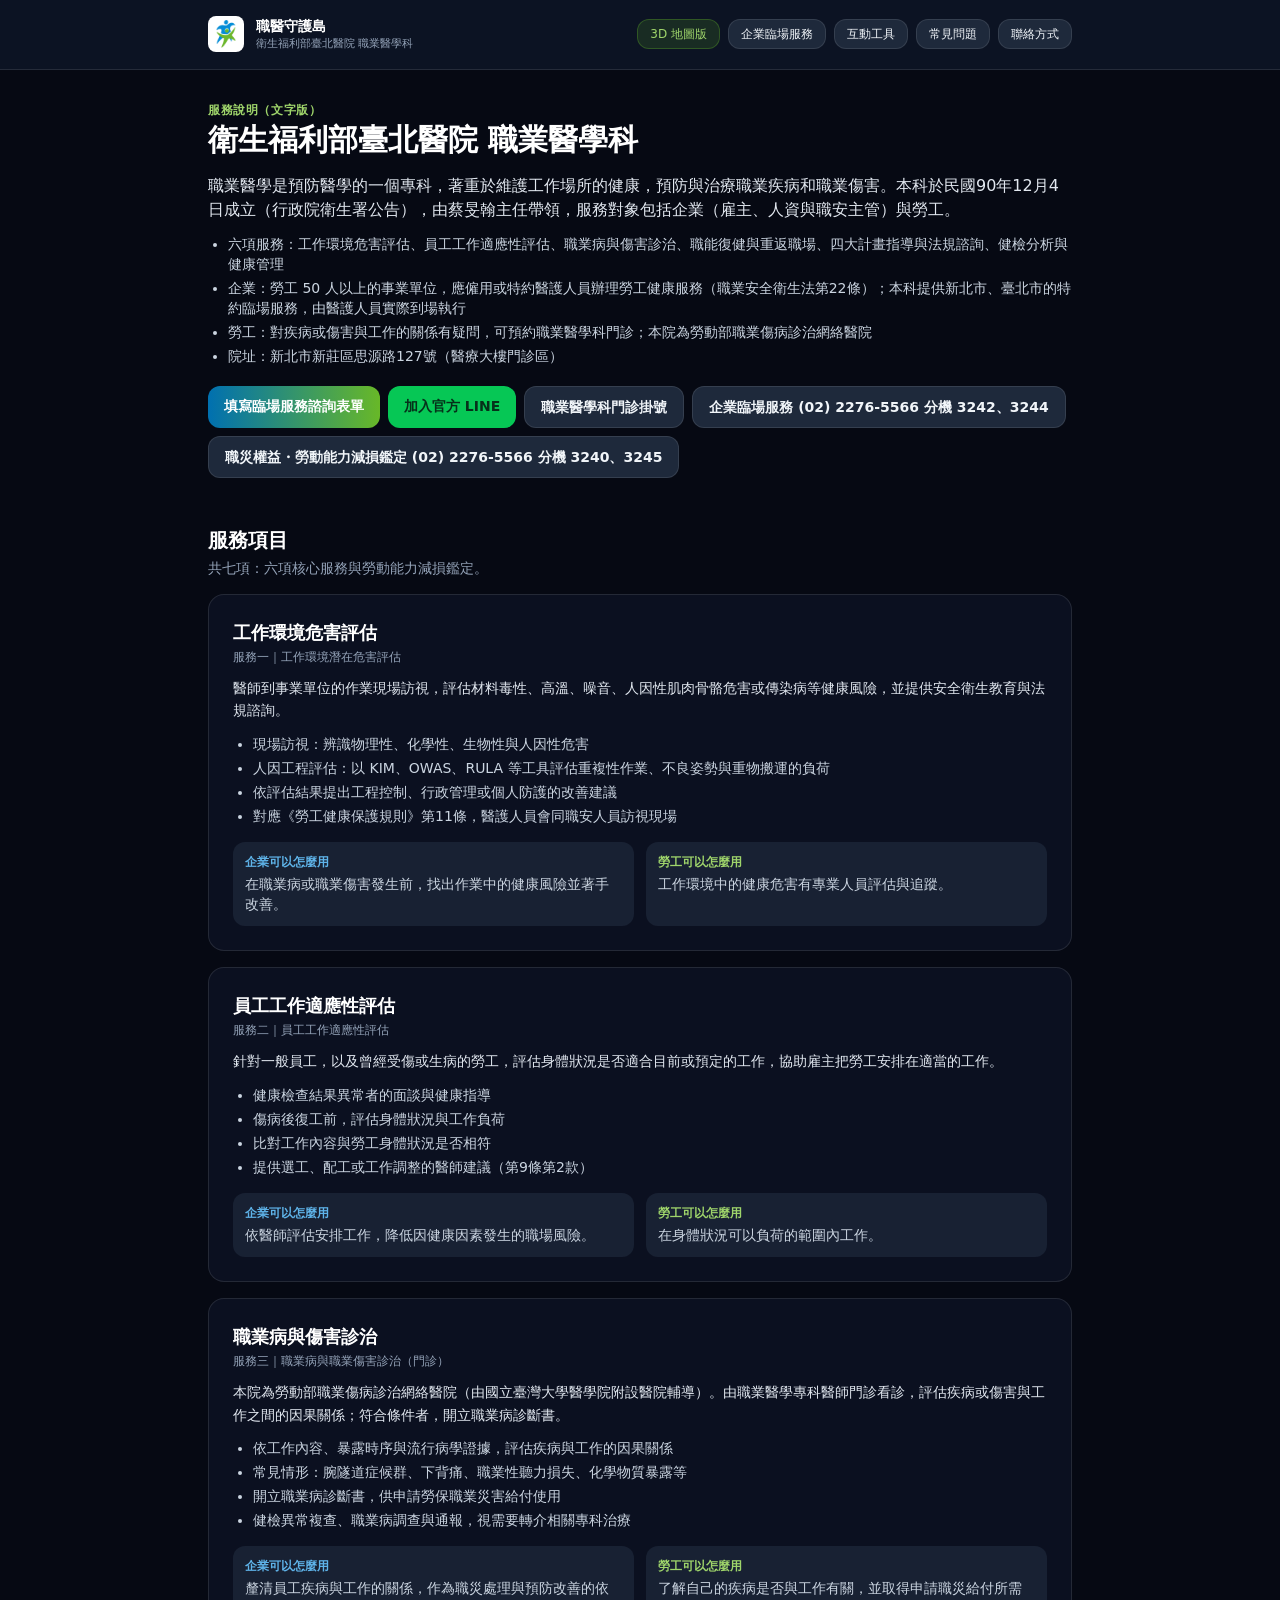
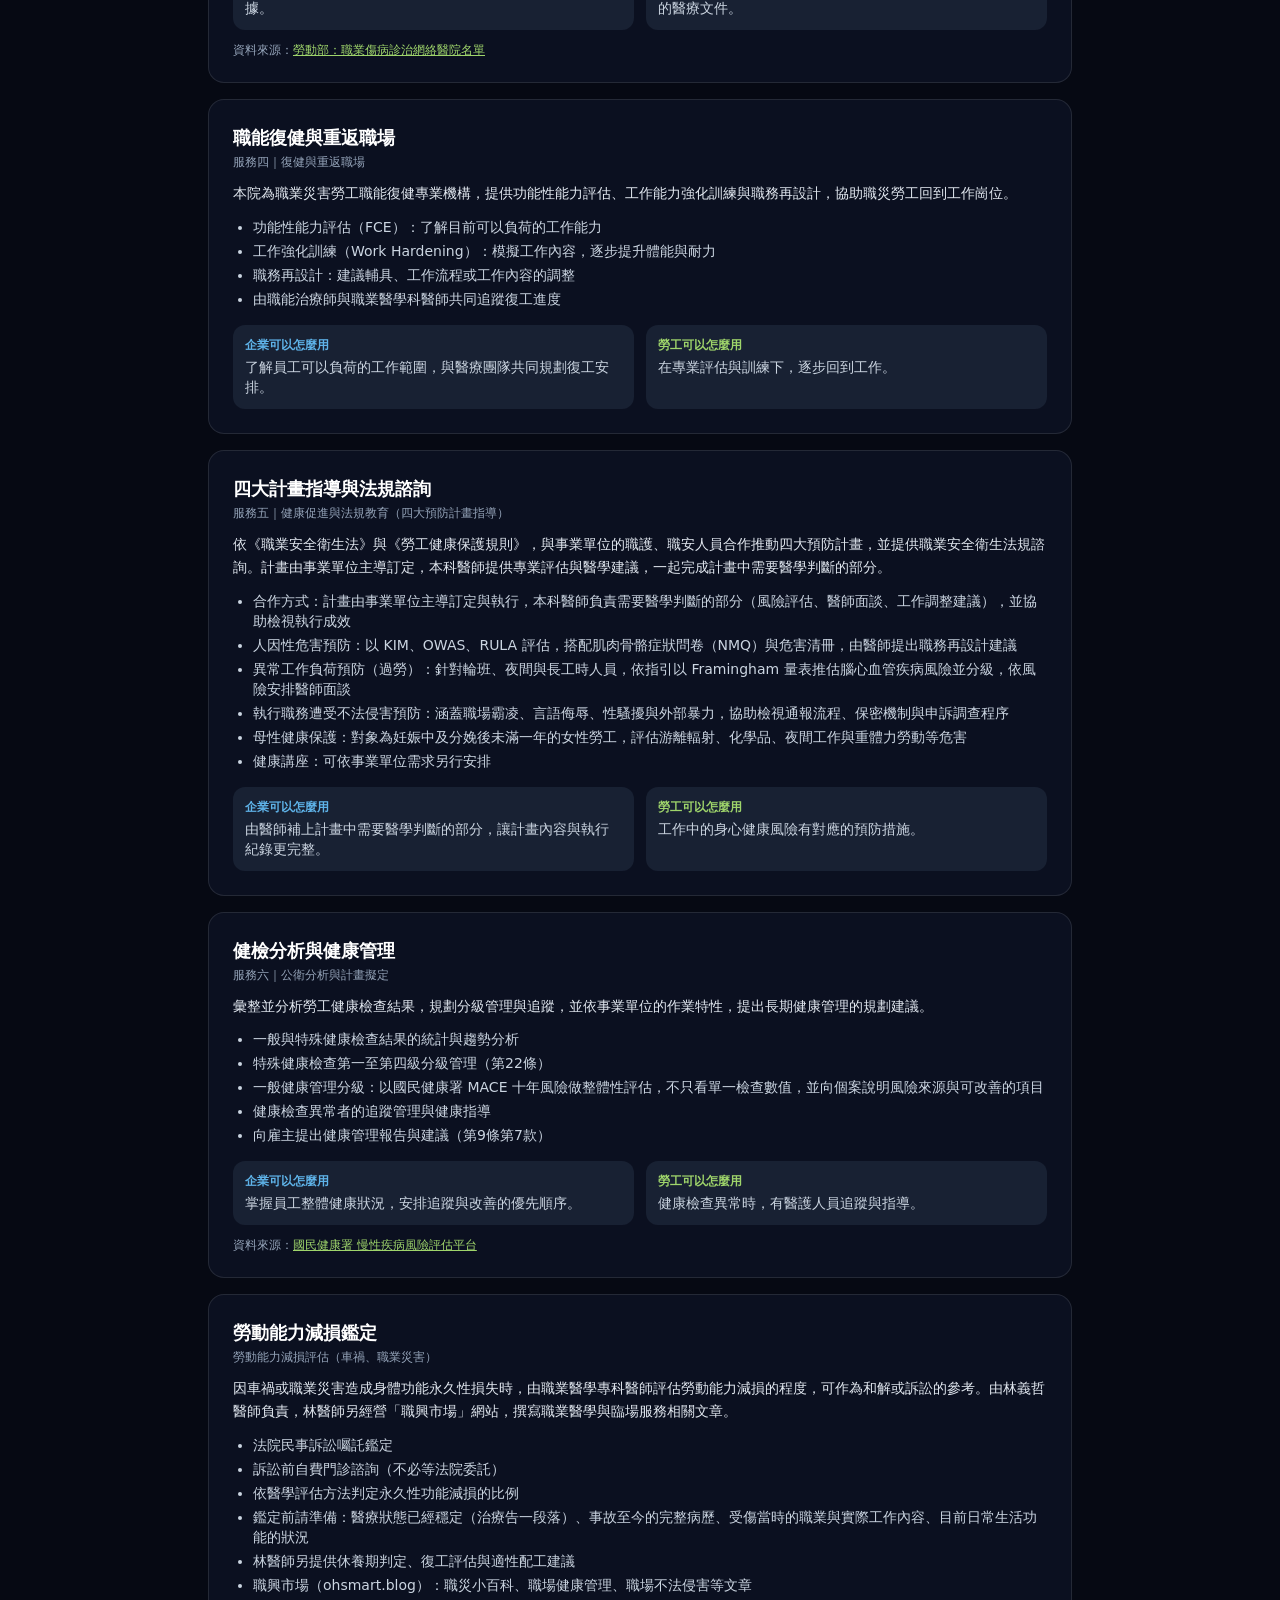
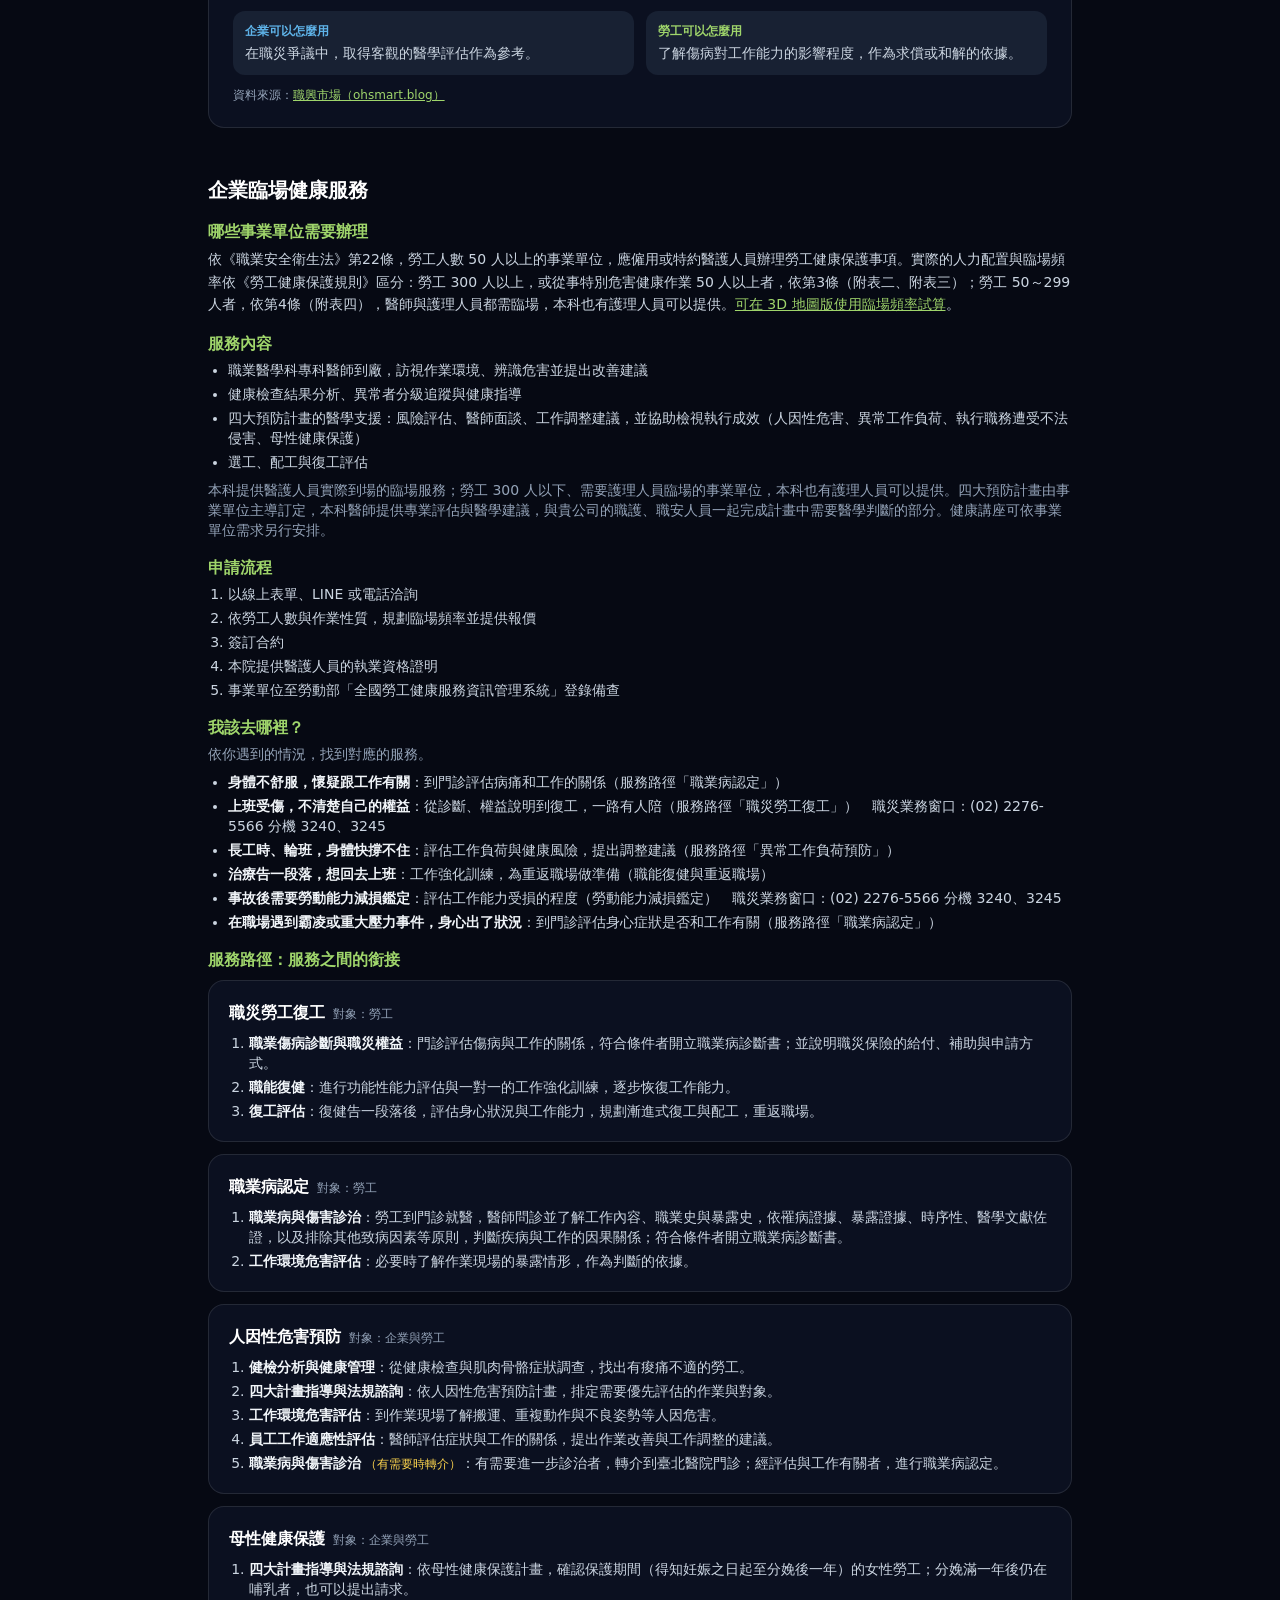
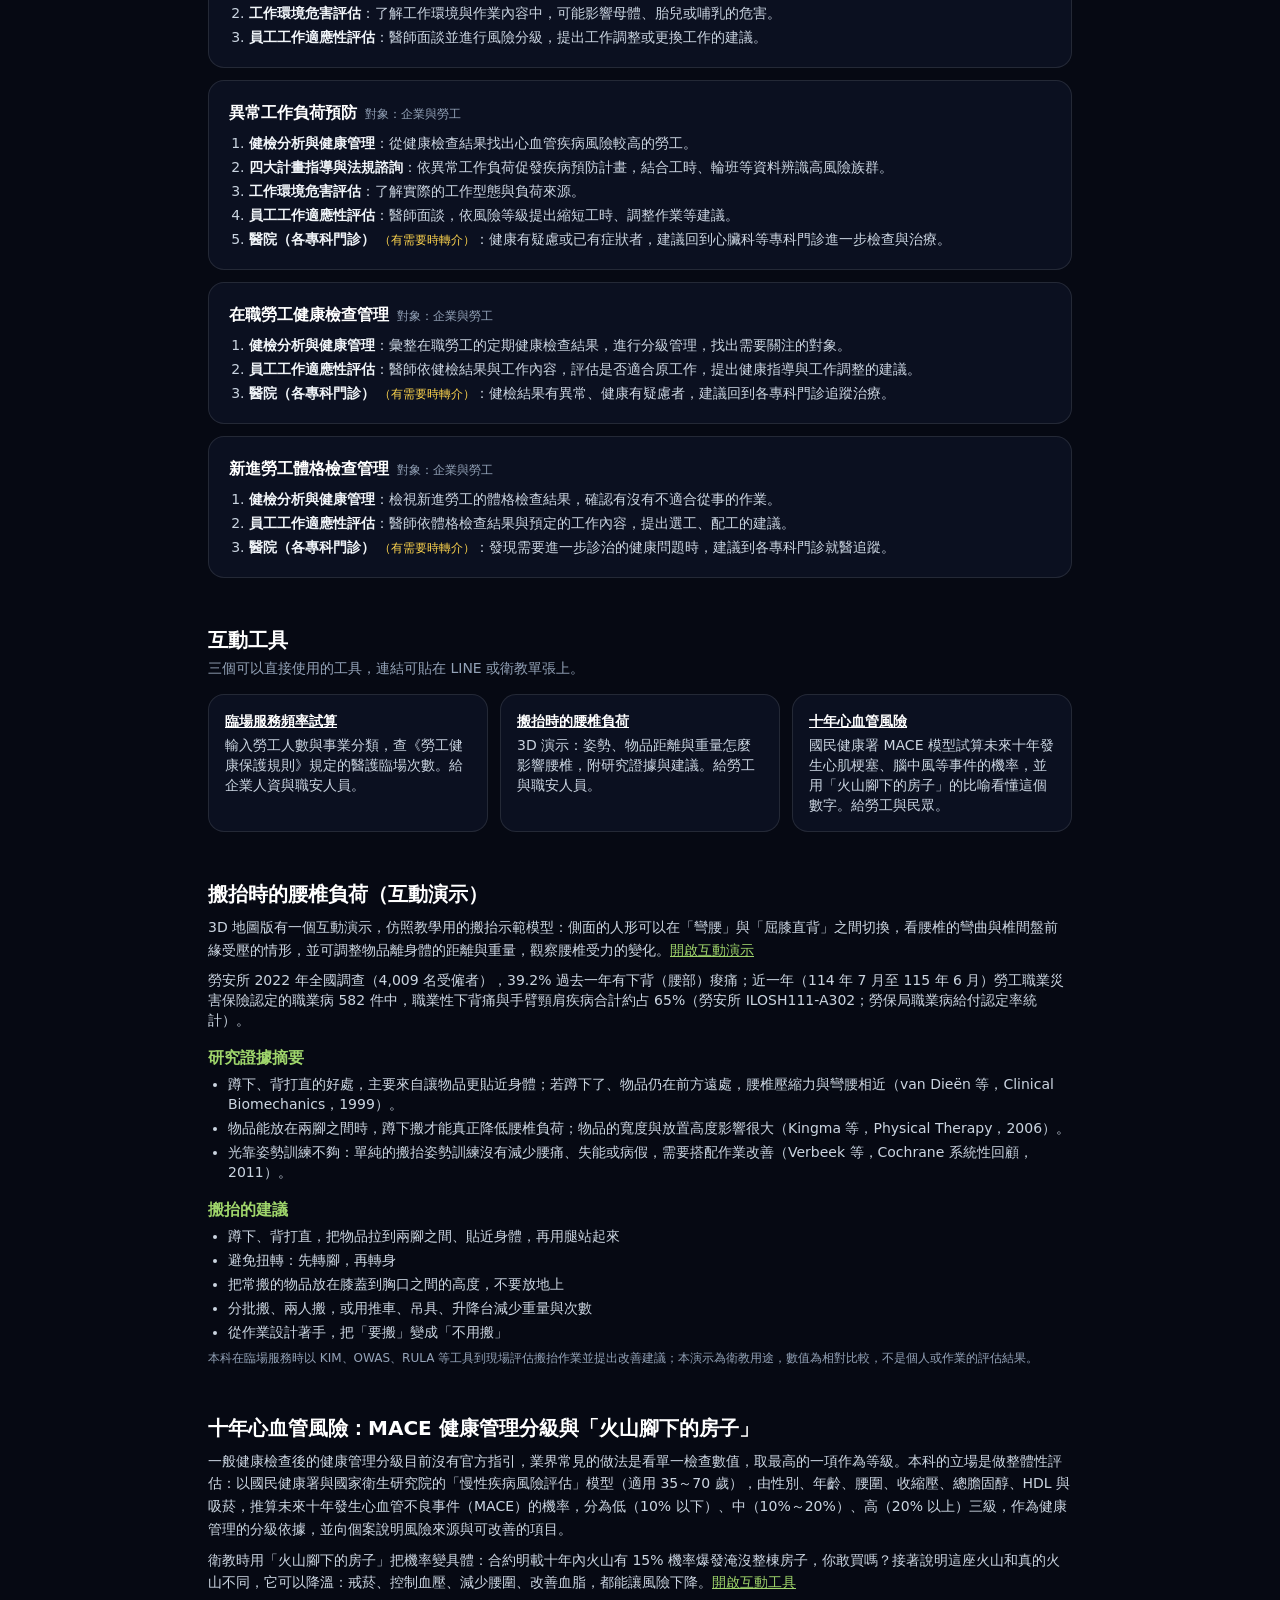
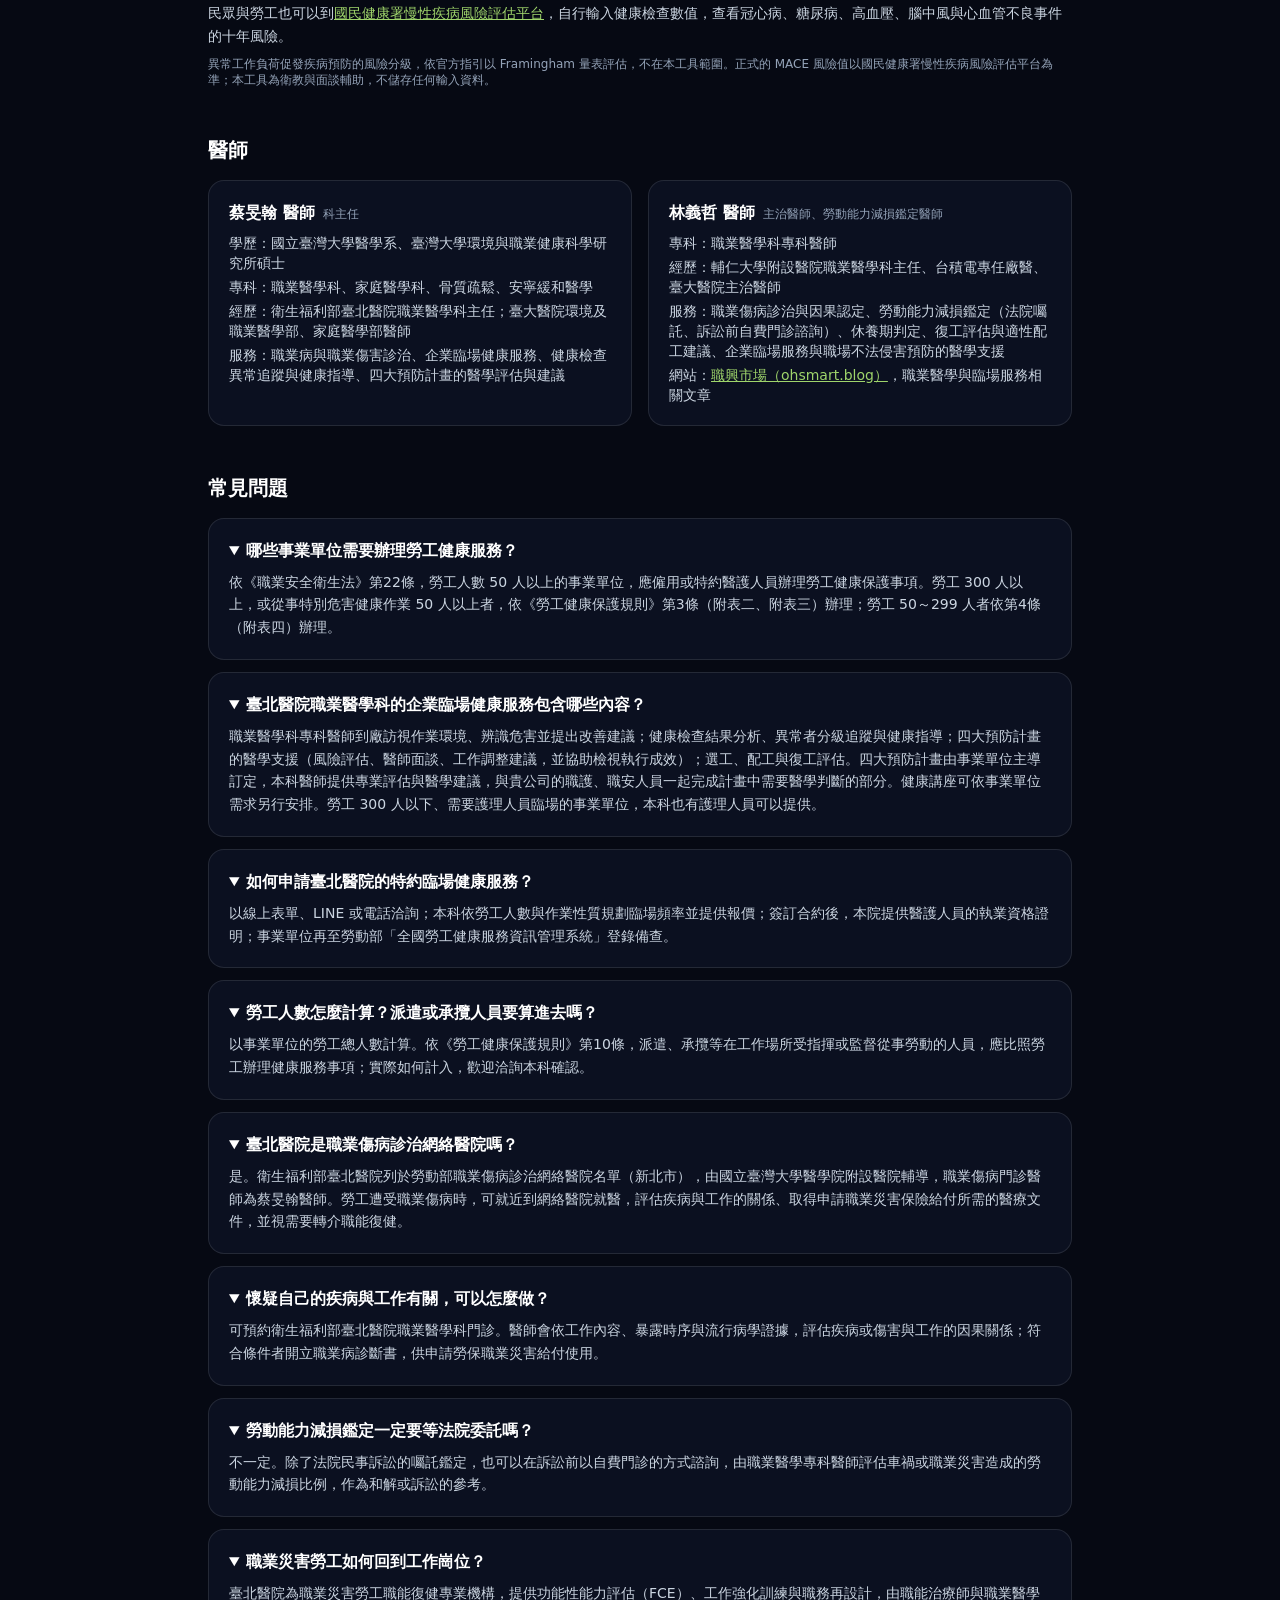
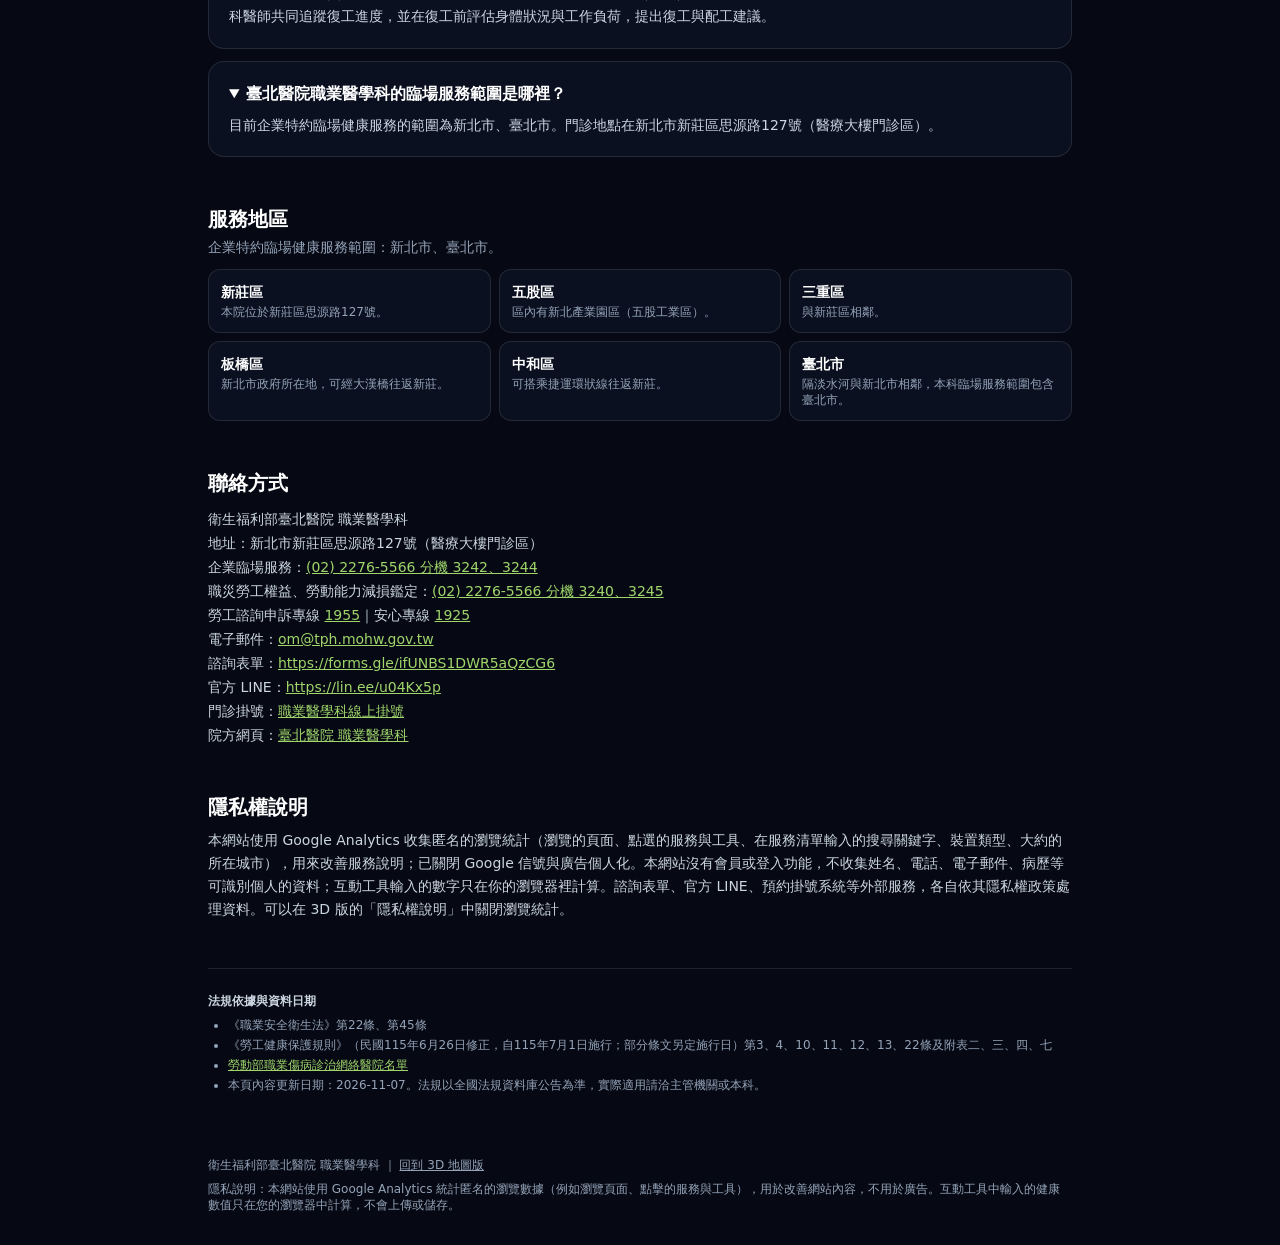
==== commit 88a6c91e: "島上加入帶著情況的勞工（71～73 號版本與本次修改） - SITUATIONS 前五項加上 voice（初稿，待本科醫師核對） - 桌機 5 位、手機 3 位勞工頭上顯示黃色問號，點開看說明並可「帶" ====
--- a/services.html
+++ b/services.html
@@ -12,7 +12,7 @@
   <meta property="og:title" content="服務說明（文字版）｜衛生福利部臺北醫院 職業醫學科">
   <meta property="og:description" content="職業病門診、企業臨場健康服務、職能復健與勞動能力減損鑑定：法規門檻、申請流程與常見問題。">
   <meta property="og:url" content="https://nursingwork.github.io/tph-oh-island/services.html">
-  <meta property="og:image" content="https://nursingwork.github.io/tph-oh-island/assets/og-cover.jpg">
+  <meta property="og:image" content="https://nursingwork.github.io/tph-oh-island/assets/og-cover.jpg?v=20261120">
   <link rel="icon" type="image/png" sizes="64x64" href="assets/favicon.png">
   <link rel="stylesheet" href="tailwind.css">
   <script async src="https://www.googletagmanager.com/gtag/js?id=G-D66JKDGD3F"></script>
@@ -167,7 +167,7 @@
       </li>
       <li class="rounded-2xl border border-white/10 bg-slate-900/60 p-5">
         <h3 class="font-bold text-white">職業病認定<span class="ml-2 text-xs font-normal text-slate-400">對象：勞工</span></h3>
-        <ol class="mt-2 list-decimal pl-5 space-y-1 text-sm text-slate-300"><li><strong class="text-slate-100">職業病與傷害診治</strong>：勞工到門診就醫，醫師問診並了解工作內容、職業史與暴露史，依職業病認定的五大基準判斷疾病與工作的因果關係；符合條件者開立職業病診斷書。</li><li><strong class="text-slate-100">工作環境危害評估</strong>：必要時了解作業現場的暴露情形，作為判斷的依據。</li></ol>
+        <ol class="mt-2 list-decimal pl-5 space-y-1 text-sm text-slate-300"><li><strong class="text-slate-100">職業病與傷害診治</strong>：勞工到門診就醫，醫師問診並了解工作內容、職業史與暴露史，依罹病證據、暴露證據、時序性、醫學文獻佐證，以及排除其他致病因素等原則，判斷疾病與工作的因果關係；符合條件者開立職業病診斷書。</li><li><strong class="text-slate-100">工作環境危害評估</strong>：必要時了解作業現場的暴露情形，作為判斷的依據。</li></ol>
       </li>
       <li class="rounded-2xl border border-white/10 bg-slate-900/60 p-5">
         <h3 class="font-bold text-white">人因性危害預防<span class="ml-2 text-xs font-normal text-slate-400">對象：企業與勞工</span></h3>
@@ -175,7 +175,7 @@
       </li>
       <li class="rounded-2xl border border-white/10 bg-slate-900/60 p-5">
         <h3 class="font-bold text-white">母性健康保護<span class="ml-2 text-xs font-normal text-slate-400">對象：企業與勞工</span></h3>
-        <ol class="mt-2 list-decimal pl-5 space-y-1 text-sm text-slate-300"><li><strong class="text-slate-100">四大計畫指導與法規諮詢</strong>：依母性健康保護計畫，確認妊娠中、分娩後未滿一年及哺乳中的女性勞工。</li><li><strong class="text-slate-100">工作環境危害評估</strong>：了解工作環境與作業內容中，可能影響母體、胎兒或哺乳的危害。</li><li><strong class="text-slate-100">員工工作適應性評估</strong>：醫師面談並進行風險分級，提出工作調整或更換工作的建議。</li></ol>
+        <ol class="mt-2 list-decimal pl-5 space-y-1 text-sm text-slate-300"><li><strong class="text-slate-100">四大計畫指導與法規諮詢</strong>：依母性健康保護計畫，確認保護期間（得知妊娠之日起至分娩後一年）的女性勞工；分娩滿一年後仍在哺乳者，也可以提出請求。</li><li><strong class="text-slate-100">工作環境危害評估</strong>：了解工作環境與作業內容中，可能影響母體、胎兒或哺乳的危害。</li><li><strong class="text-slate-100">員工工作適應性評估</strong>：醫師面談並進行風險分級，提出工作調整或更換工作的建議。</li></ol>
       </li>
       <li class="rounded-2xl border border-white/10 bg-slate-900/60 p-5">
         <h3 class="font-bold text-white">異常工作負荷預防<span class="ml-2 text-xs font-normal text-slate-400">對象：企業與勞工</span></h3>
@@ -317,6 +317,11 @@
       </address>
     </section>
 
+    <section id="privacy" aria-labelledby="h-privacy">
+      <h2 id="h-privacy" class="text-xl font-extrabold text-white">隱私權說明</h2>
+      <p class="mt-2 text-sm text-slate-300 leading-relaxed">本網站使用 Google Analytics 收集匿名的瀏覽統計（瀏覽的頁面、點選的服務與工具、在服務清單輸入的搜尋關鍵字、裝置類型、大約的所在城市），用來改善服務說明；已關閉 Google 信號與廣告個人化。本網站沒有會員或登入功能，不收集姓名、電話、電子郵件、病歷等可識別個人的資料；互動工具輸入的數字只在你的瀏覽器裡計算。諮詢表單、官方 LINE、預約掛號系統等外部服務，各自依其隱私權政策處理資料。可以在 3D 版的「隱私權說明」中關閉瀏覽統計。</p>
+    </section>
+
     <section id="sources" aria-labelledby="h-src" class="text-xs text-slate-400 border-t border-white/10 pt-6">
       <h2 id="h-src" class="font-bold text-slate-300">法規依據與資料日期</h2>
       <ul class="mt-2 list-disc pl-5 space-y-1">
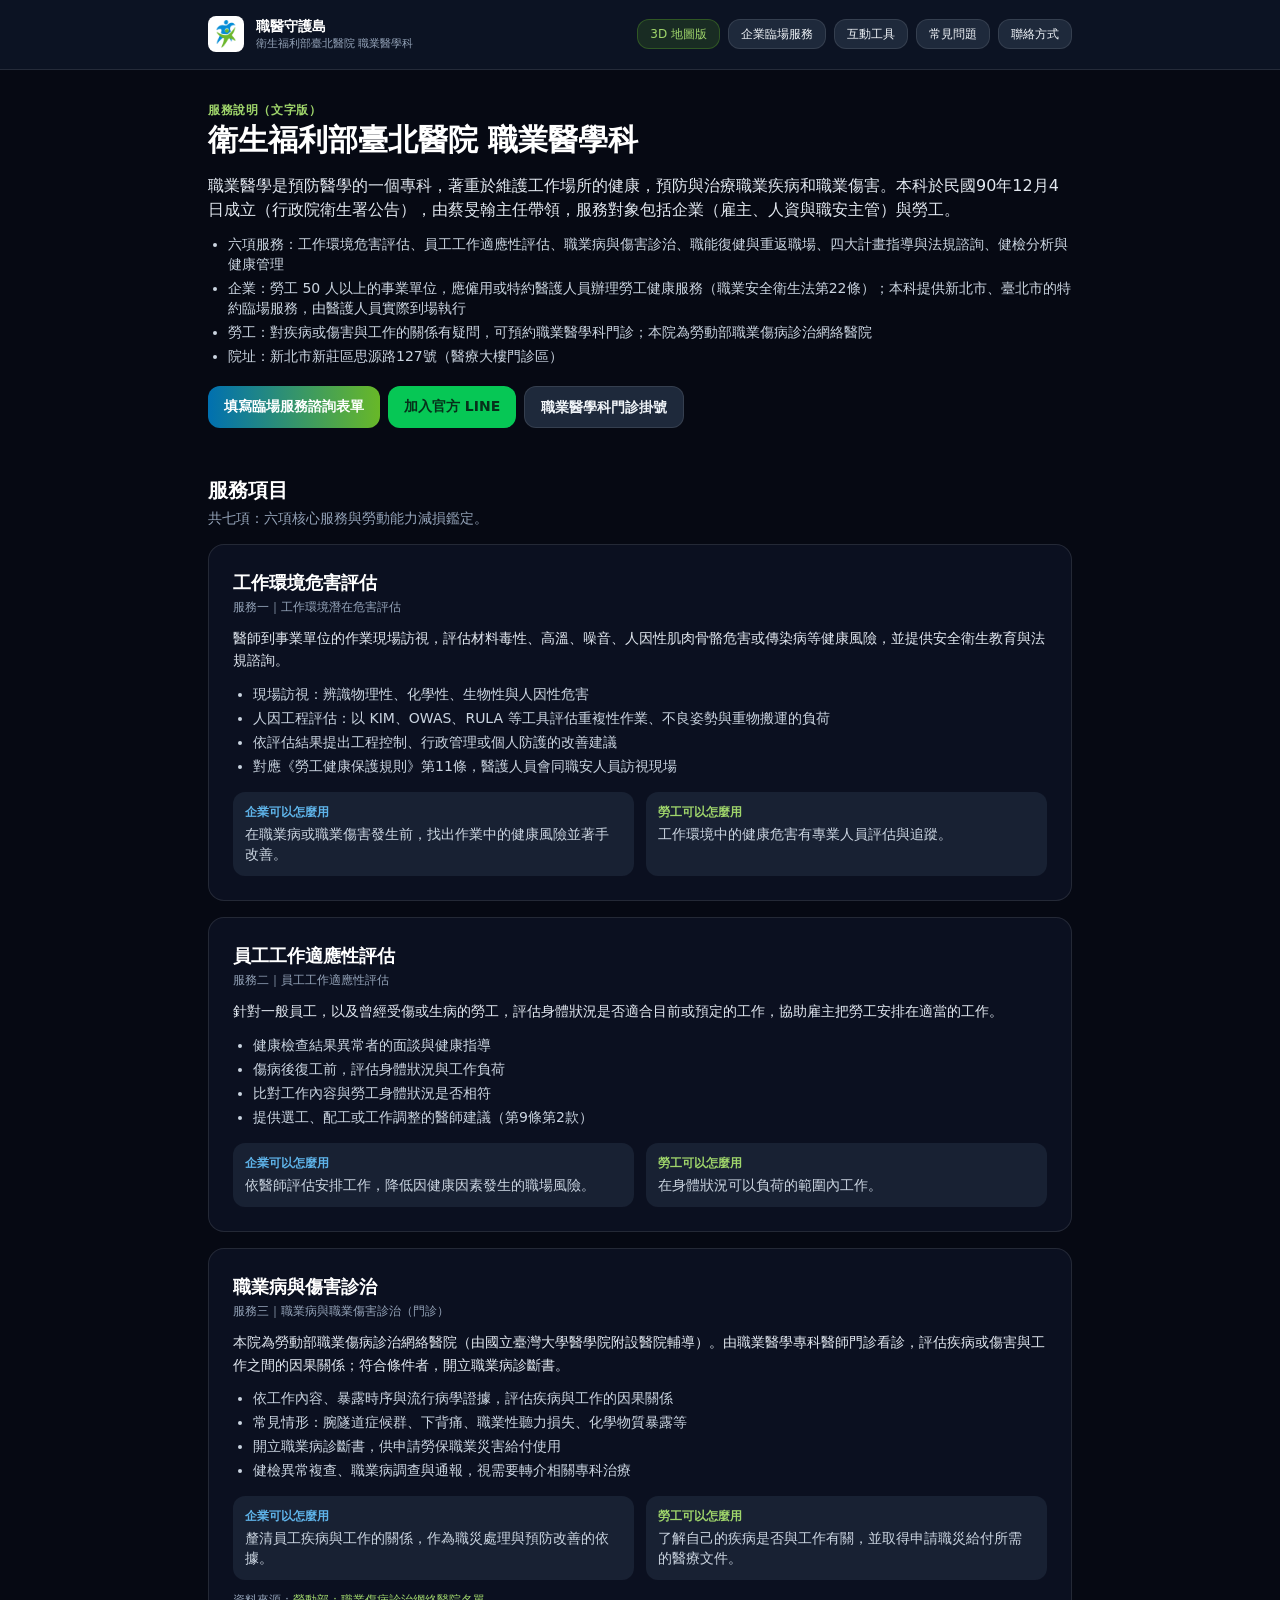
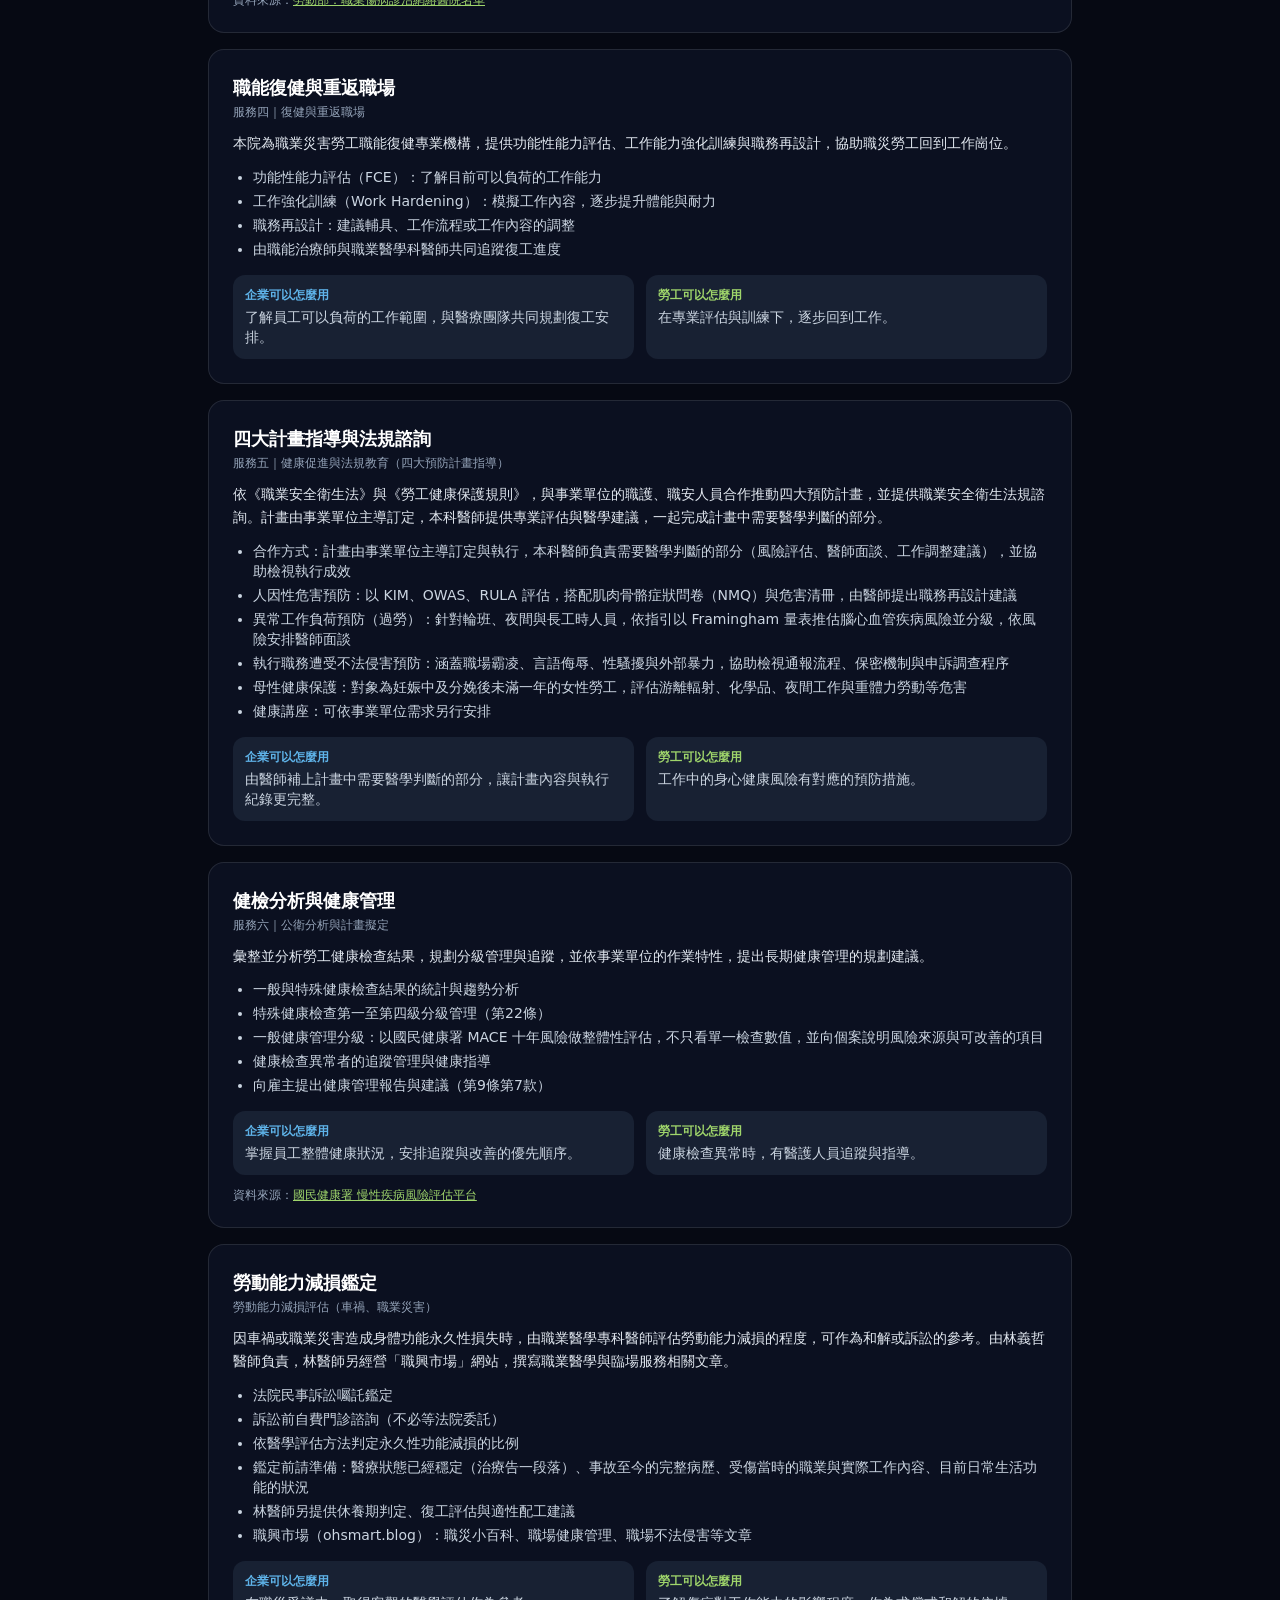
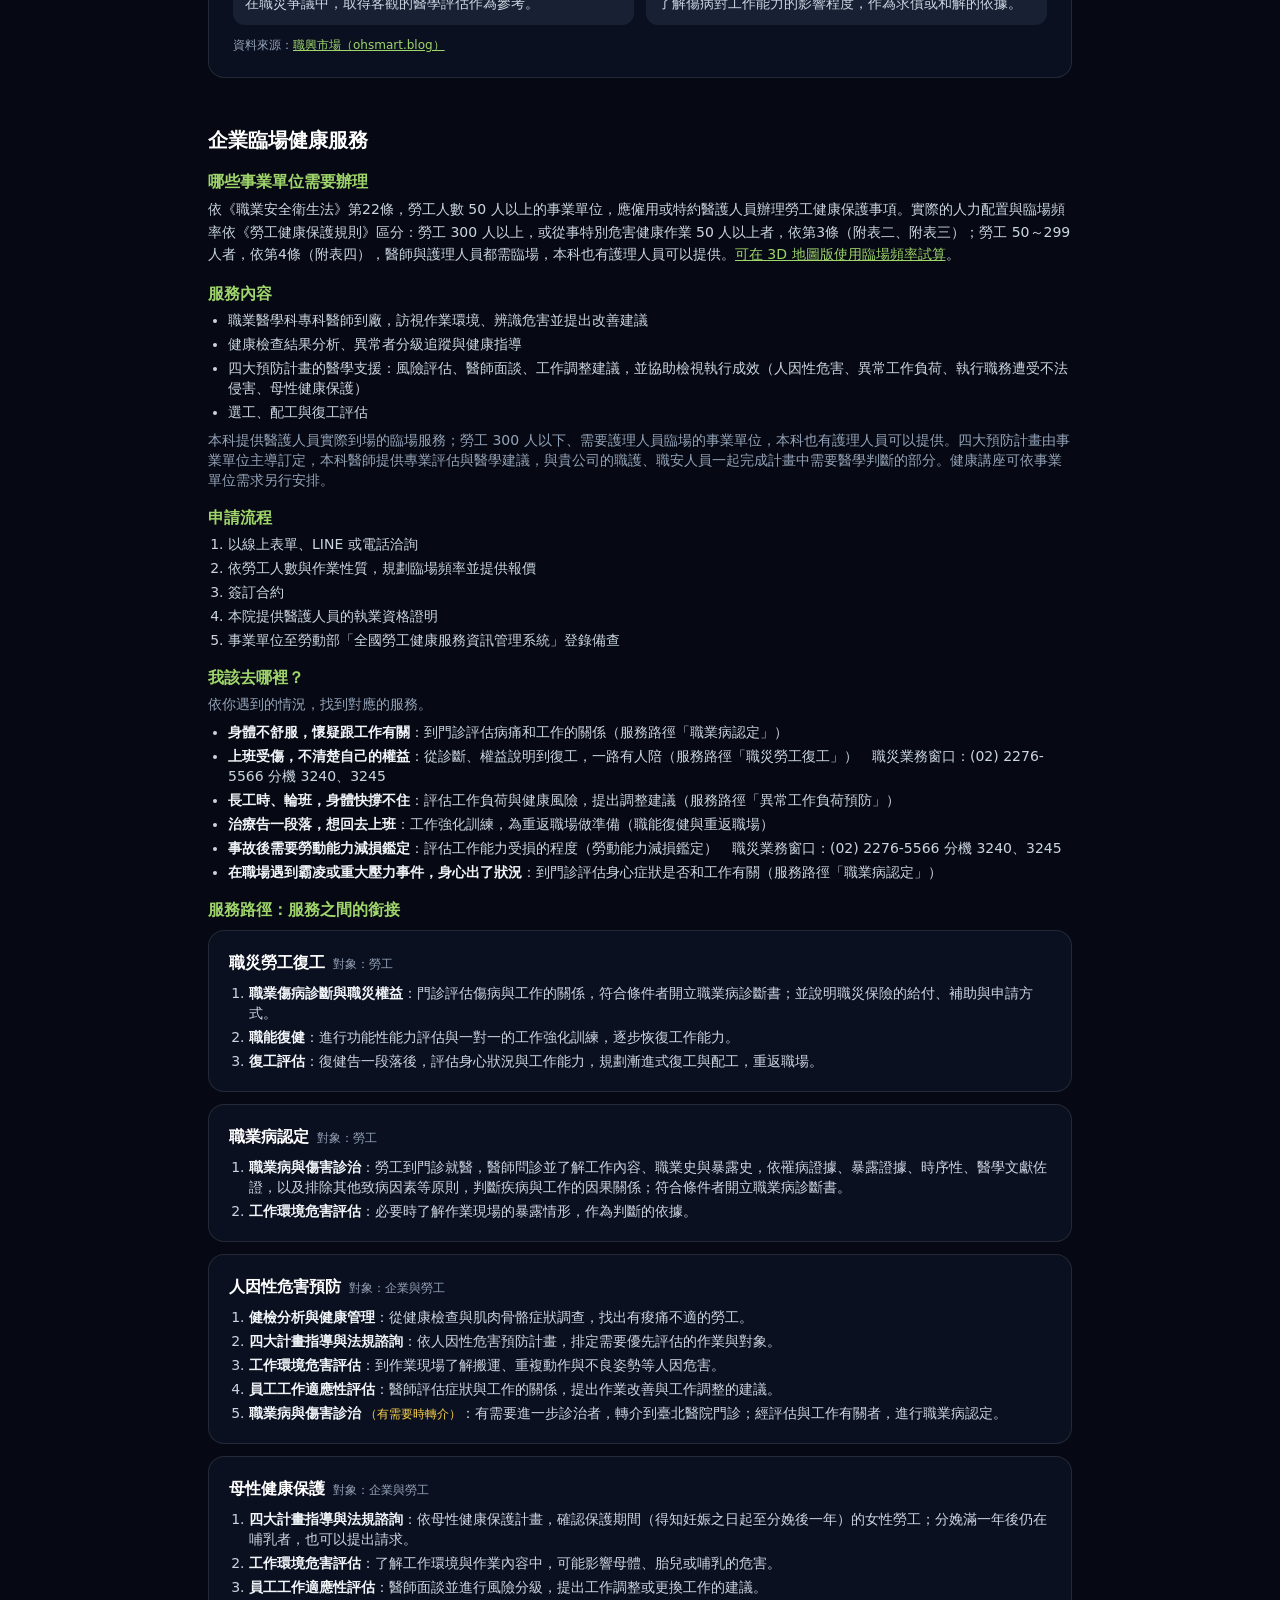
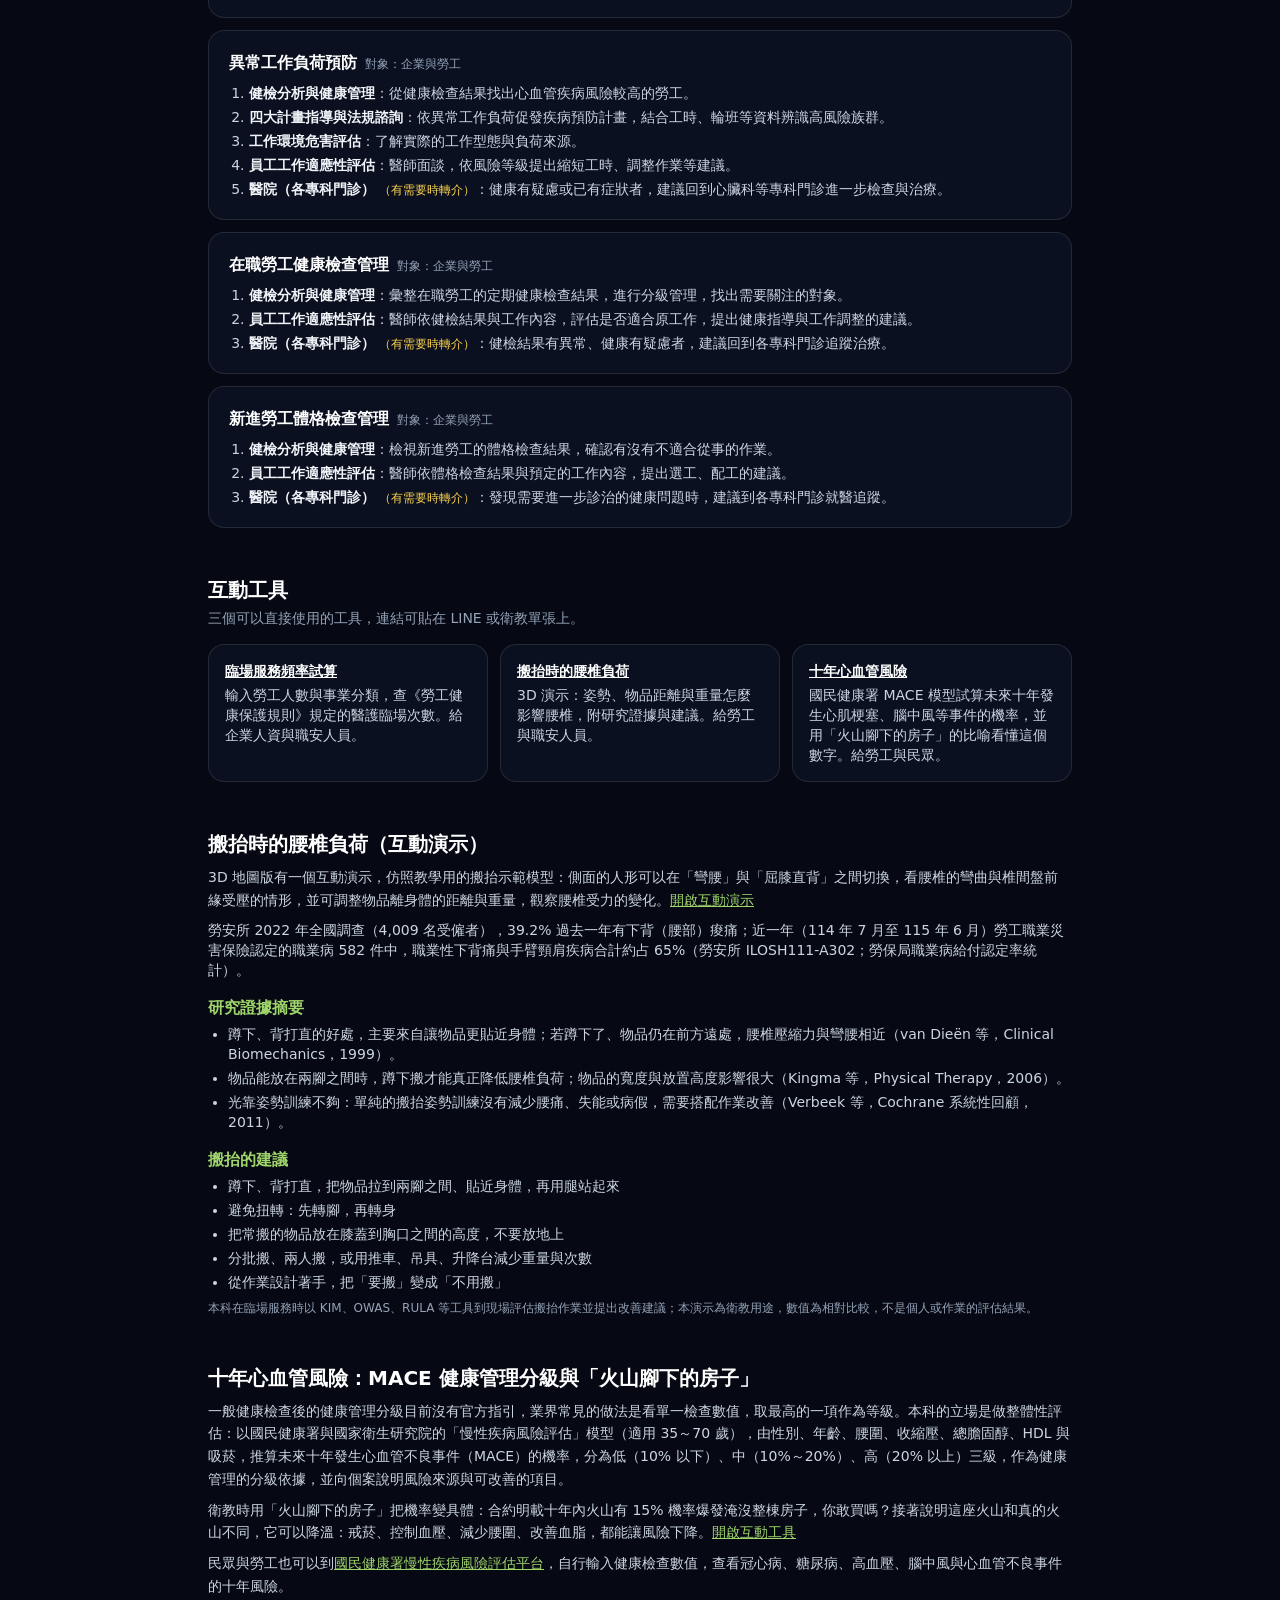
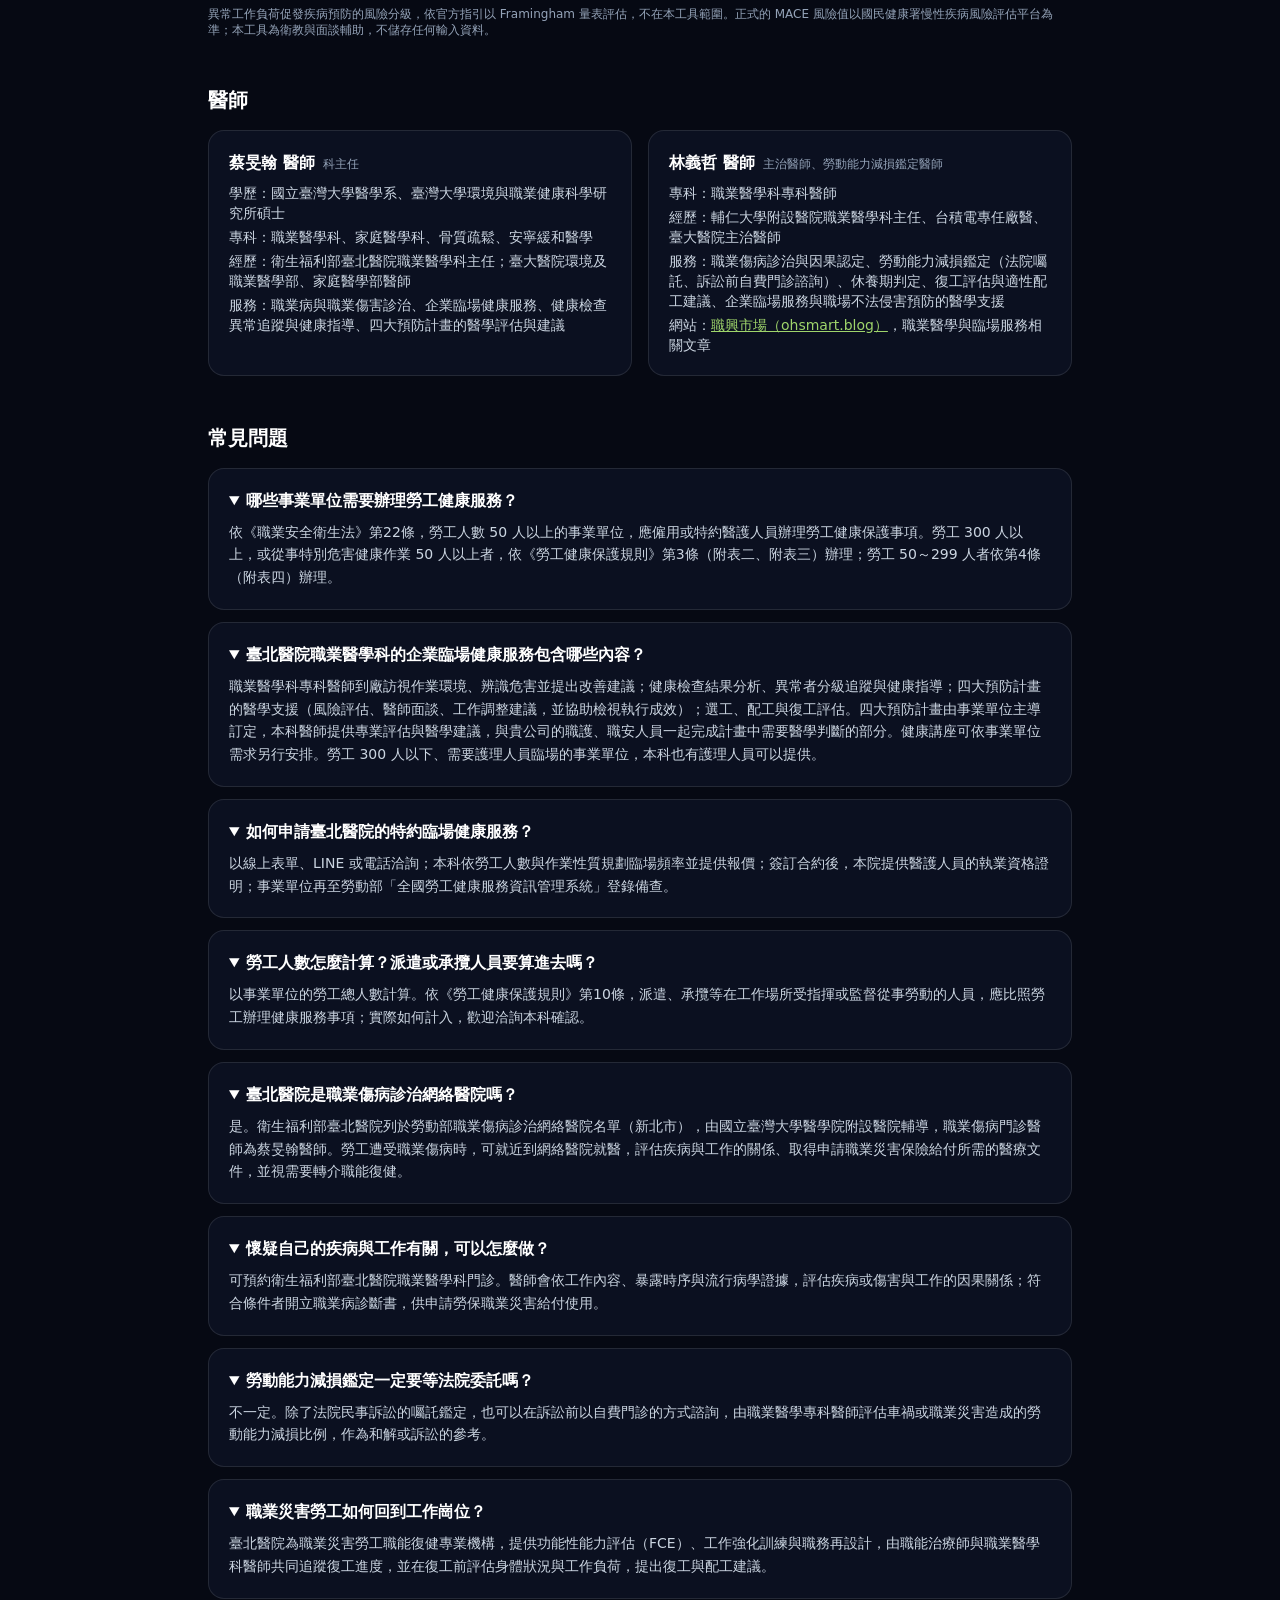
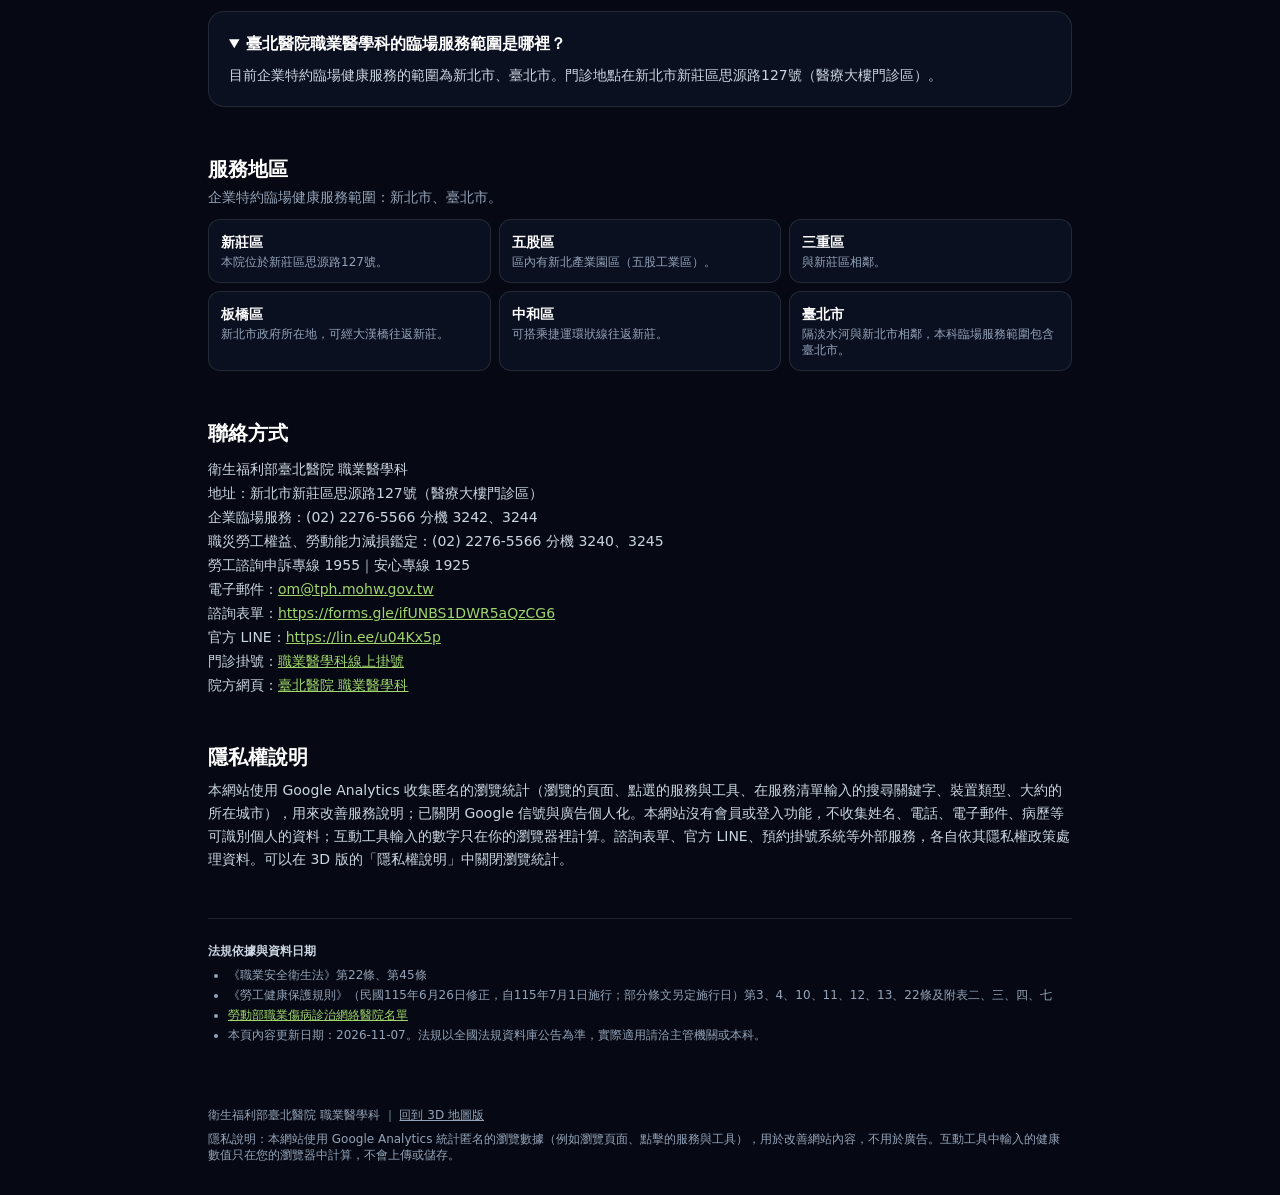
==== commit c73f4b49: "電話窗口：備援文字補上職災窗口；刪除所有撥號按鈕，只顯示號碼 Co-Authored-By: Claude Opus 5.5 <noreply@anthropic.com>" ====
--- a/services.html
+++ b/services.html
@@ -48,8 +48,6 @@
         <a href="https://forms.gle/ifUNBS1DWR5aQzCG6" target="_blank" rel="noopener noreferrer" class="px-4 py-2.5 rounded-xl bg-gradient-to-r from-medblue-600 to-brand-500 text-white font-bold">填寫臨場服務諮詢表單</a>
         <a href="https://lin.ee/u04Kx5p" target="_blank" rel="noopener noreferrer" class="px-4 py-2.5 rounded-xl bg-[#06c755] text-[#06301a] font-bold">加入官方 LINE</a>
         <a href="https://nreg.tph.mohw.gov.tw/OReg/OpoDoctorsVisitListPage?sectcategory=%E5%85%A7%E7%A7%91%E7%B3%BB&amp;sectid=0106&amp;sectname=%E8%81%B7%E6%A5%AD%E9%86%AB%E5%AD%B8%E7%A7%91&amp;showcd=N" target="_blank" rel="noopener noreferrer" class="px-4 py-2.5 rounded-xl bg-slate-800 border border-white/10 font-bold">職業醫學科門診掛號</a>
-        <a href="tel:+886222765566,3242" class="px-4 py-2.5 rounded-xl bg-slate-800 border border-white/10 font-bold">企業臨場服務 (02) 2276-5566 分機 3242、3244</a>
-        <a href="tel:+886222765566,3240" class="px-4 py-2.5 rounded-xl bg-slate-800 border border-white/10 font-bold">職災權益・勞動能力減損鑑定 (02) 2276-5566 分機 3240、3245</a>
       </div>
     </section>
 
@@ -306,9 +304,9 @@
       <address class="not-italic mt-3 text-sm text-slate-300 space-y-1">
         <div>衛生福利部臺北醫院 職業醫學科</div>
         <div>地址：新北市新莊區思源路127號（醫療大樓門診區）</div>
-        <div>企業臨場服務：<a class="underline text-brand-300" href="tel:+886222765566,3242">(02) 2276-5566 分機 3242、3244</a></div>
-        <div>職災勞工權益、勞動能力減損鑑定：<a class="underline text-brand-300" href="tel:+886222765566,3240">(02) 2276-5566 分機 3240、3245</a></div>
-        <div>勞工諮詢申訴專線 <a class="underline text-brand-300" href="tel:1955">1955</a>｜安心專線 <a class="underline text-brand-300" href="tel:1925">1925</a></div>
+        <div>企業臨場服務：(02) 2276-5566 分機 3242、3244</div>
+        <div>職災勞工權益、勞動能力減損鑑定：(02) 2276-5566 分機 3240、3245</div>
+        <div>勞工諮詢申訴專線 1955｜安心專線 1925</div>
         <div>電子郵件：<a class="underline text-brand-300" href="mailto:om@tph.mohw.gov.tw">om@tph.mohw.gov.tw</a></div>
         <div>諮詢表單：<a class="underline text-brand-300" href="https://forms.gle/ifUNBS1DWR5aQzCG6" target="_blank" rel="noopener noreferrer">https://forms.gle/ifUNBS1DWR5aQzCG6</a></div>
         <div>官方 LINE：<a class="underline text-brand-300" href="https://lin.ee/u04Kx5p" target="_blank" rel="noopener noreferrer">https://lin.ee/u04Kx5p</a></div>
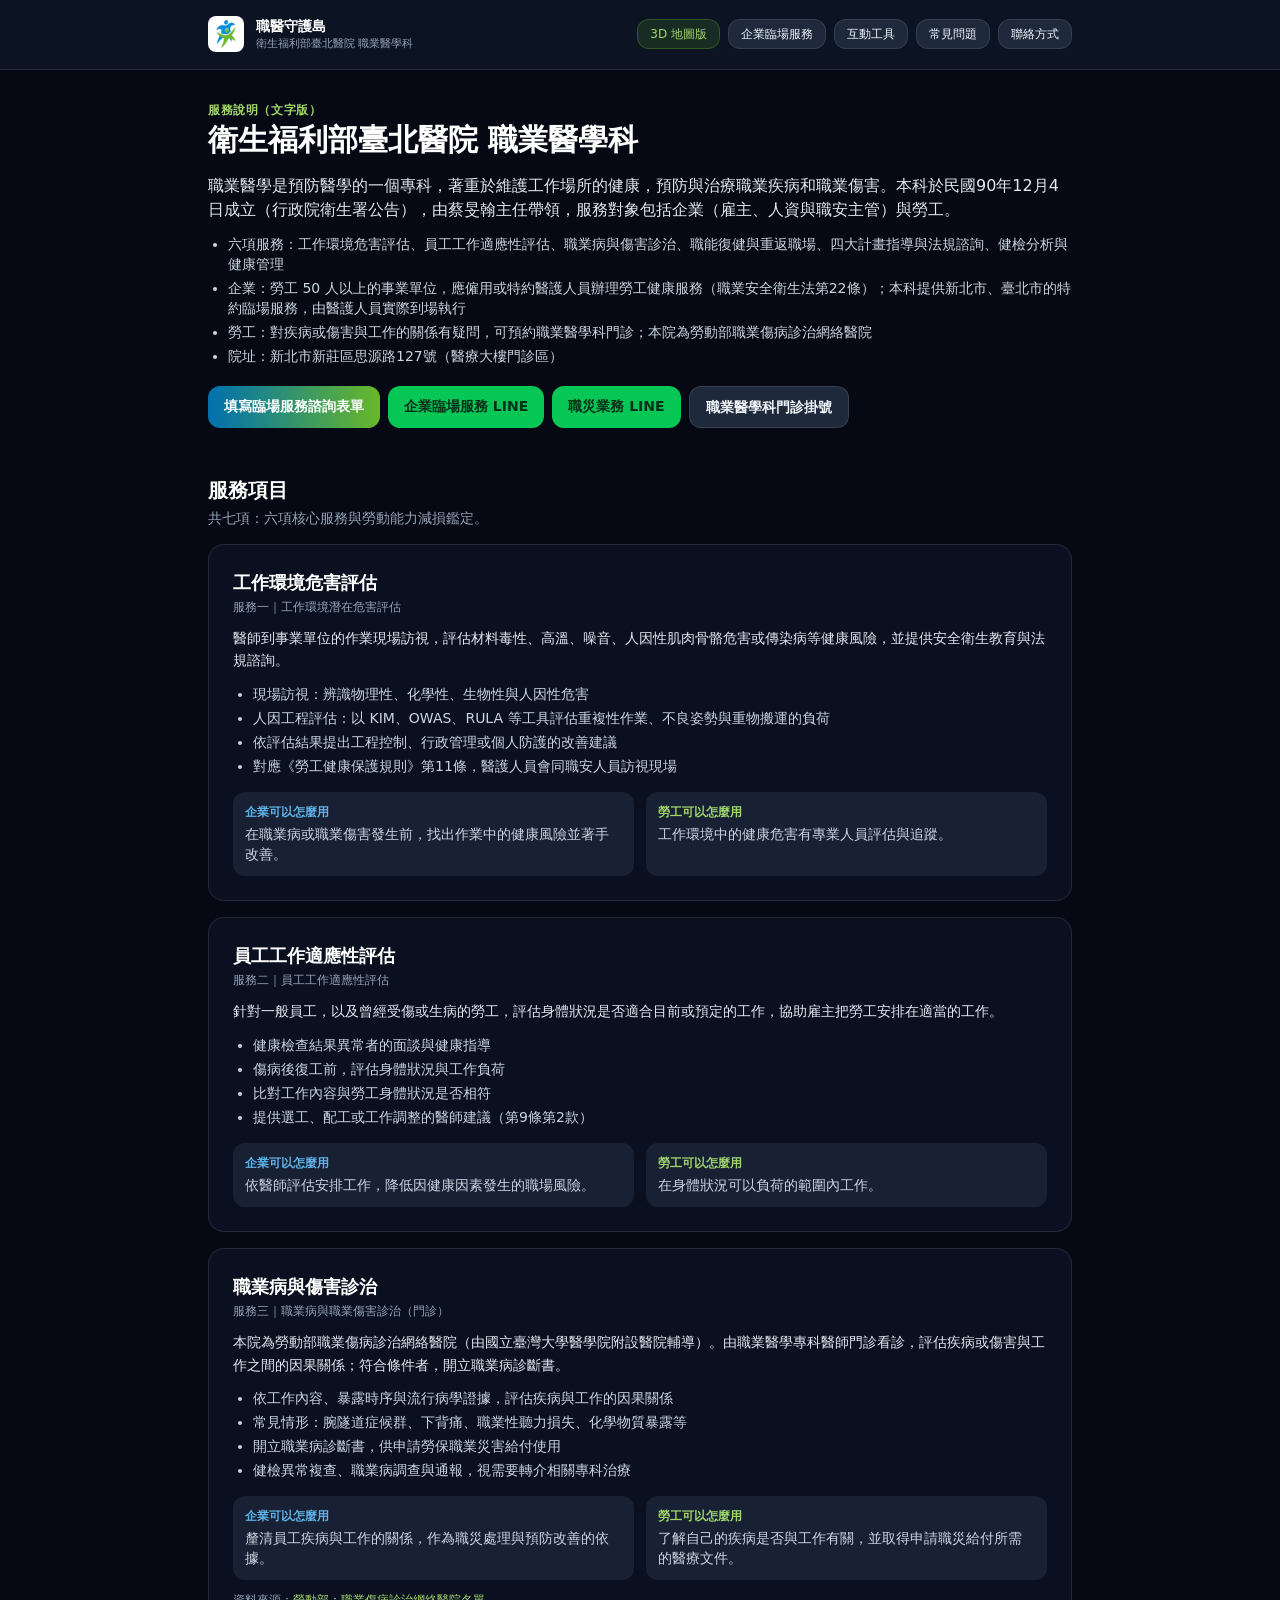
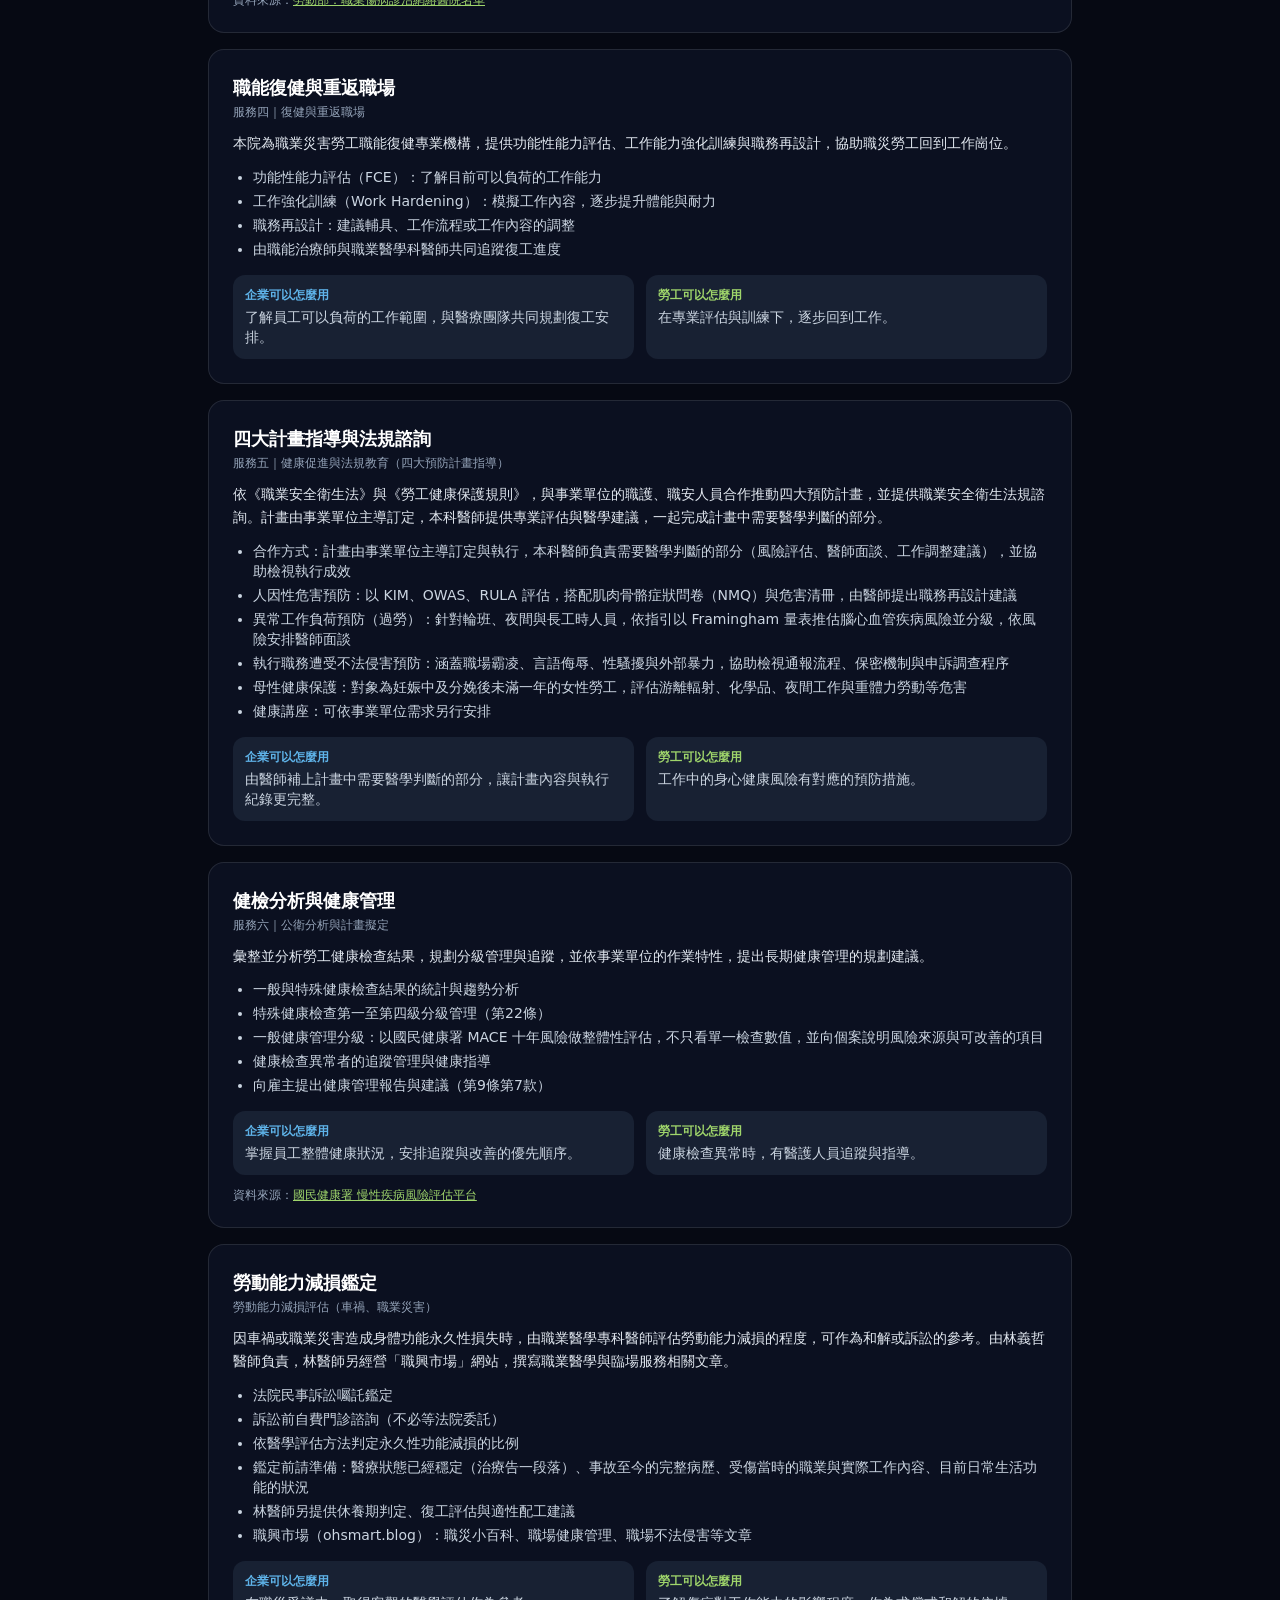
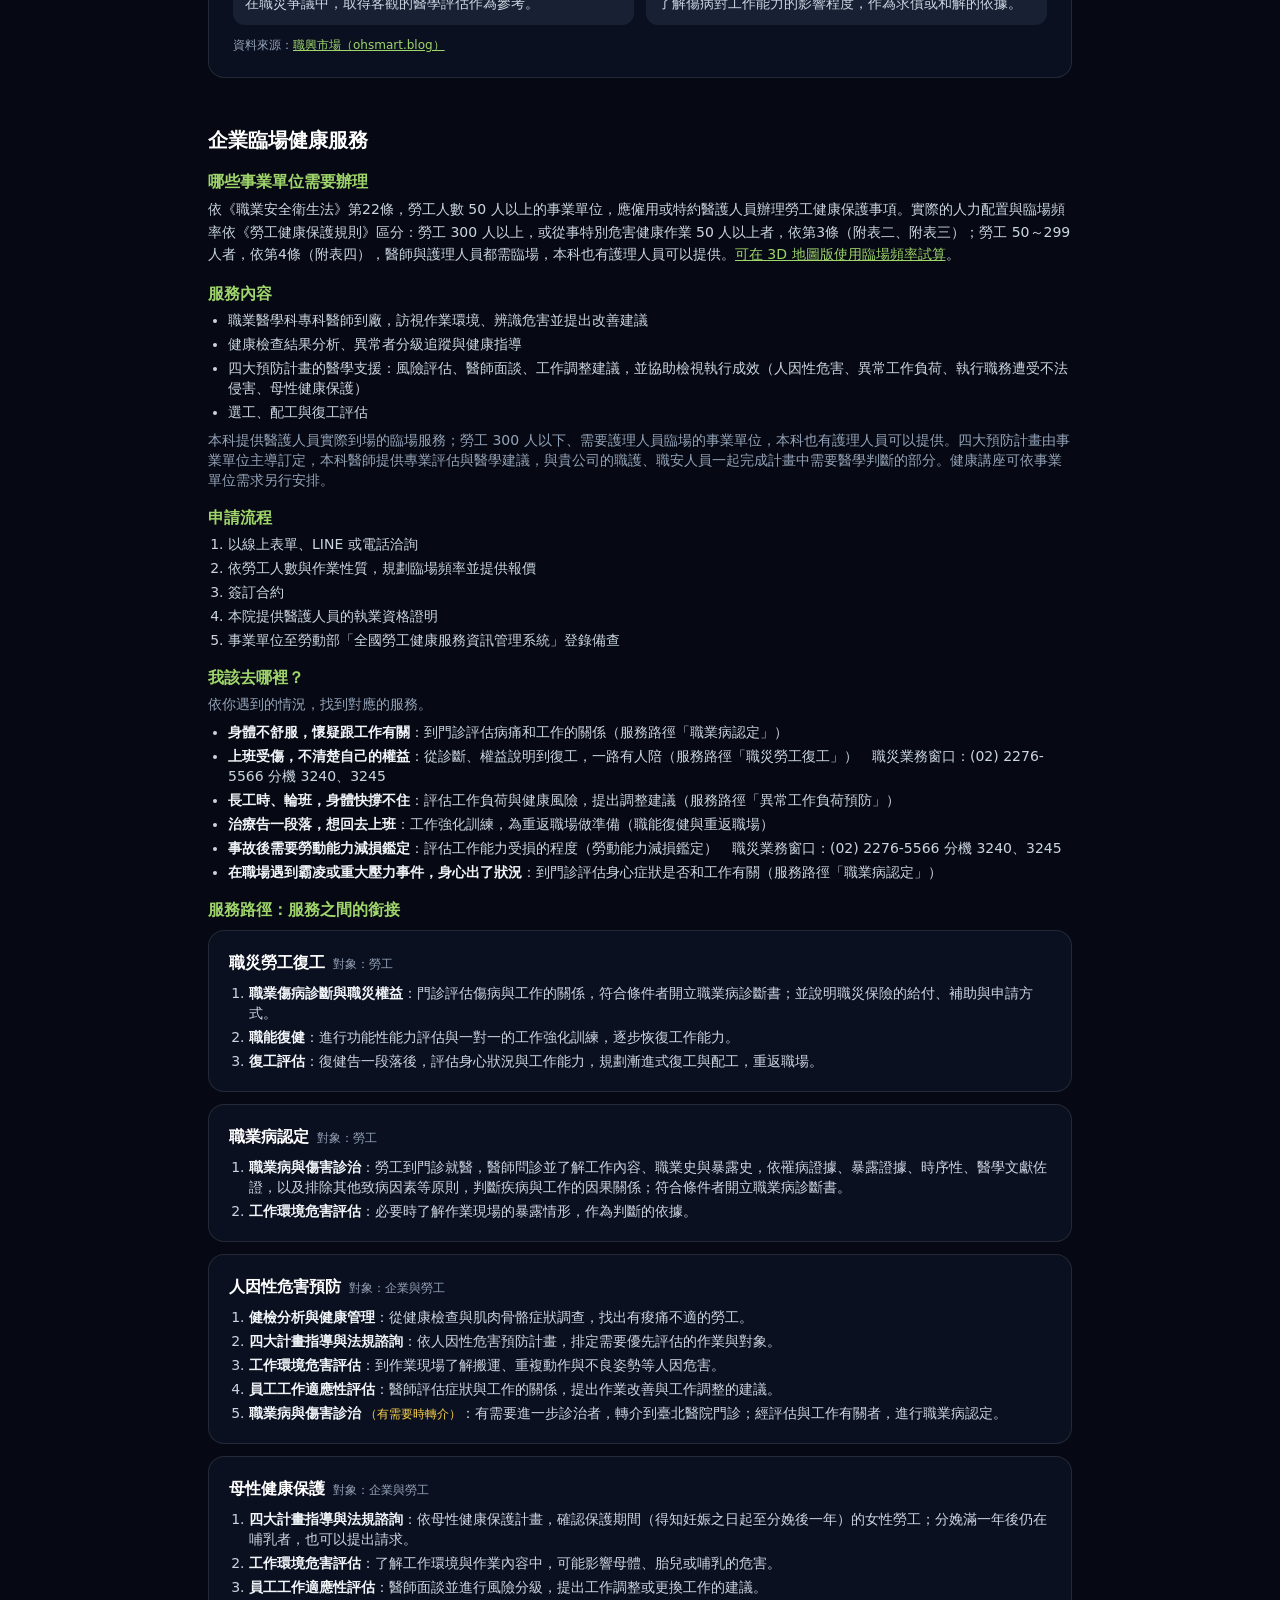
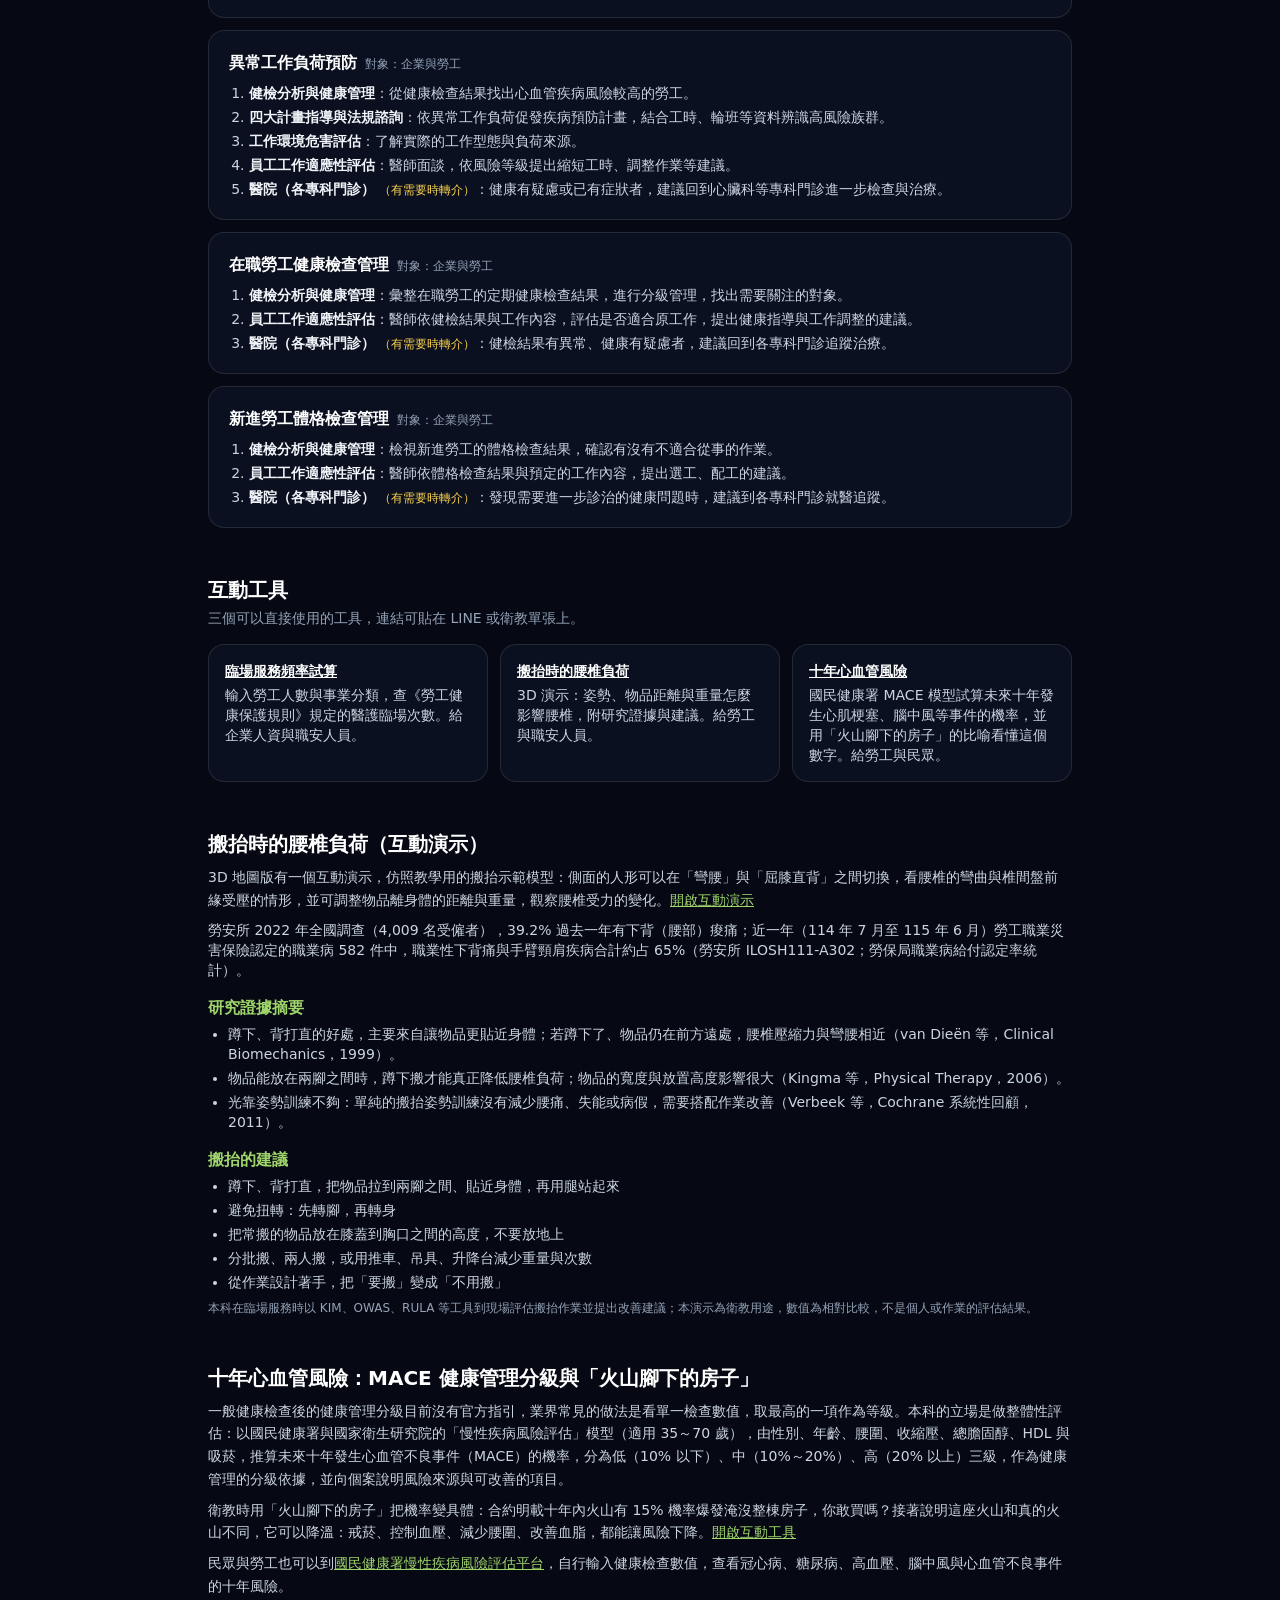
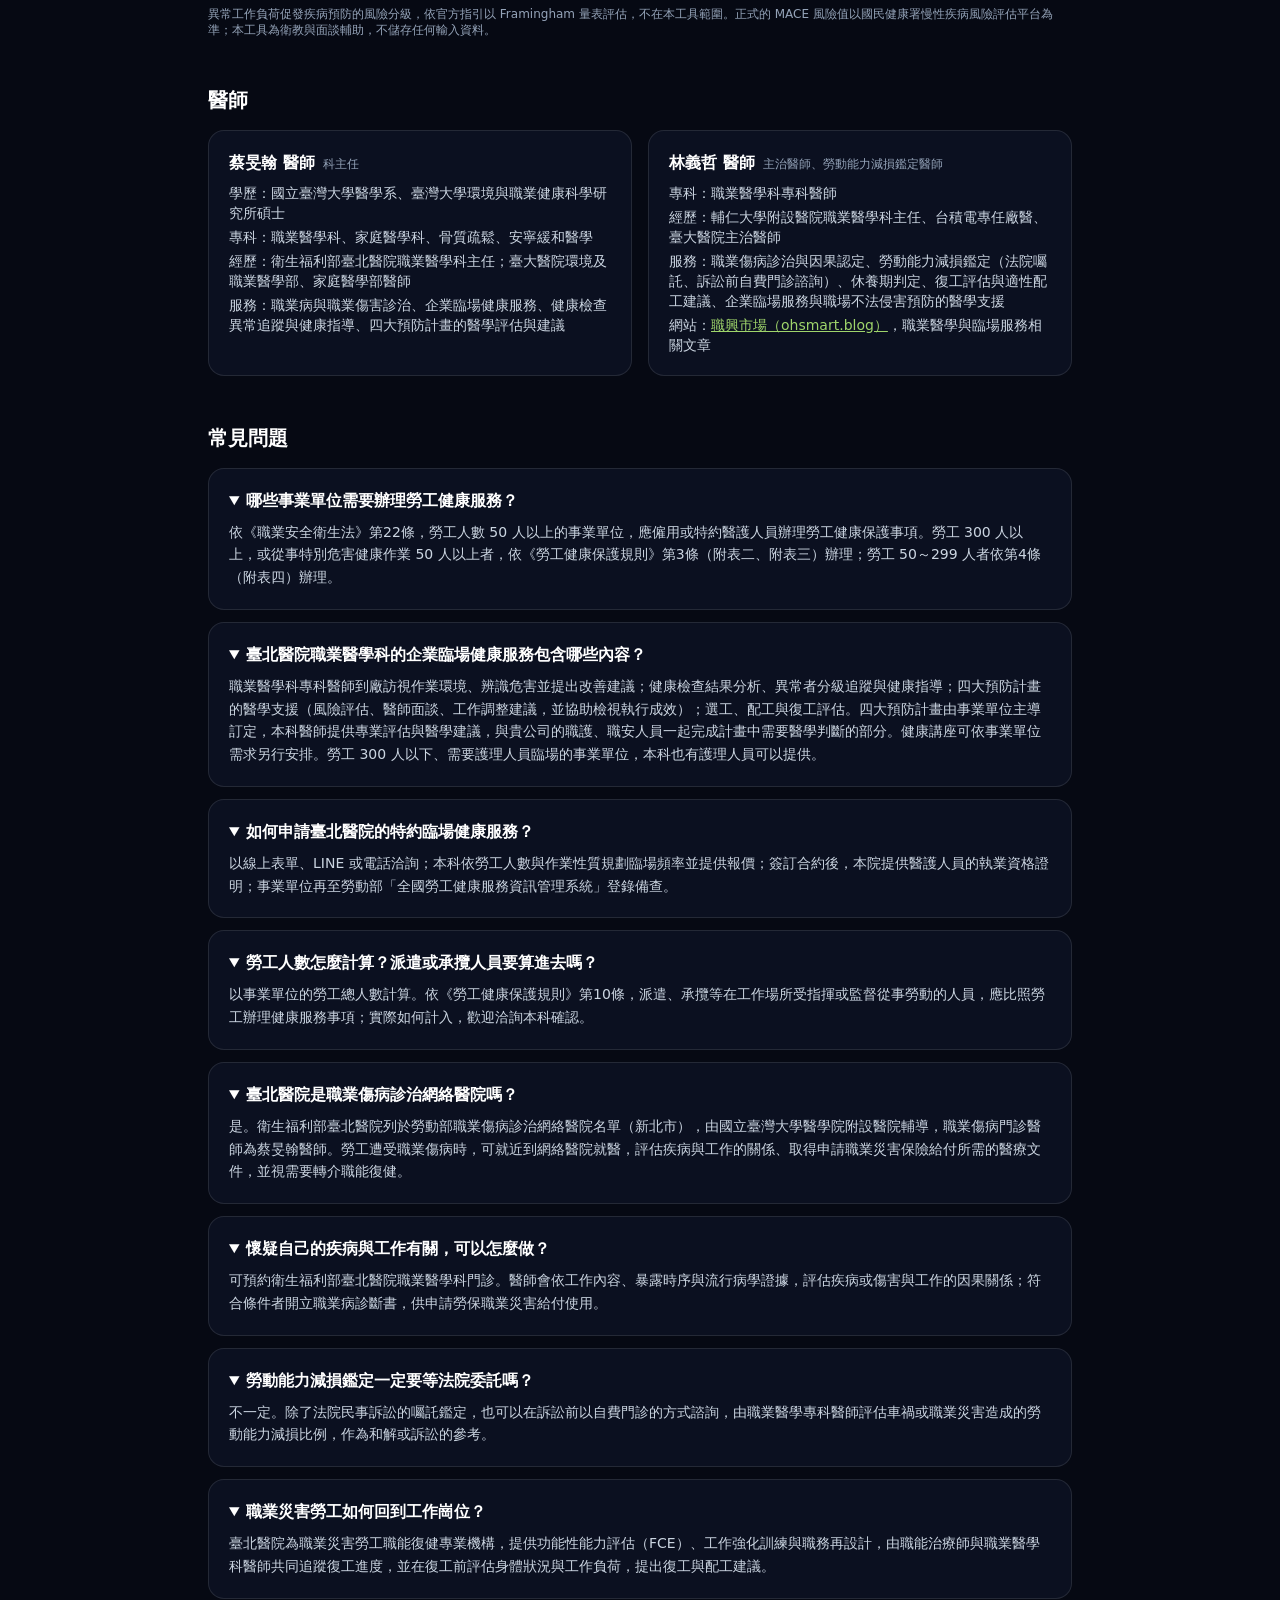
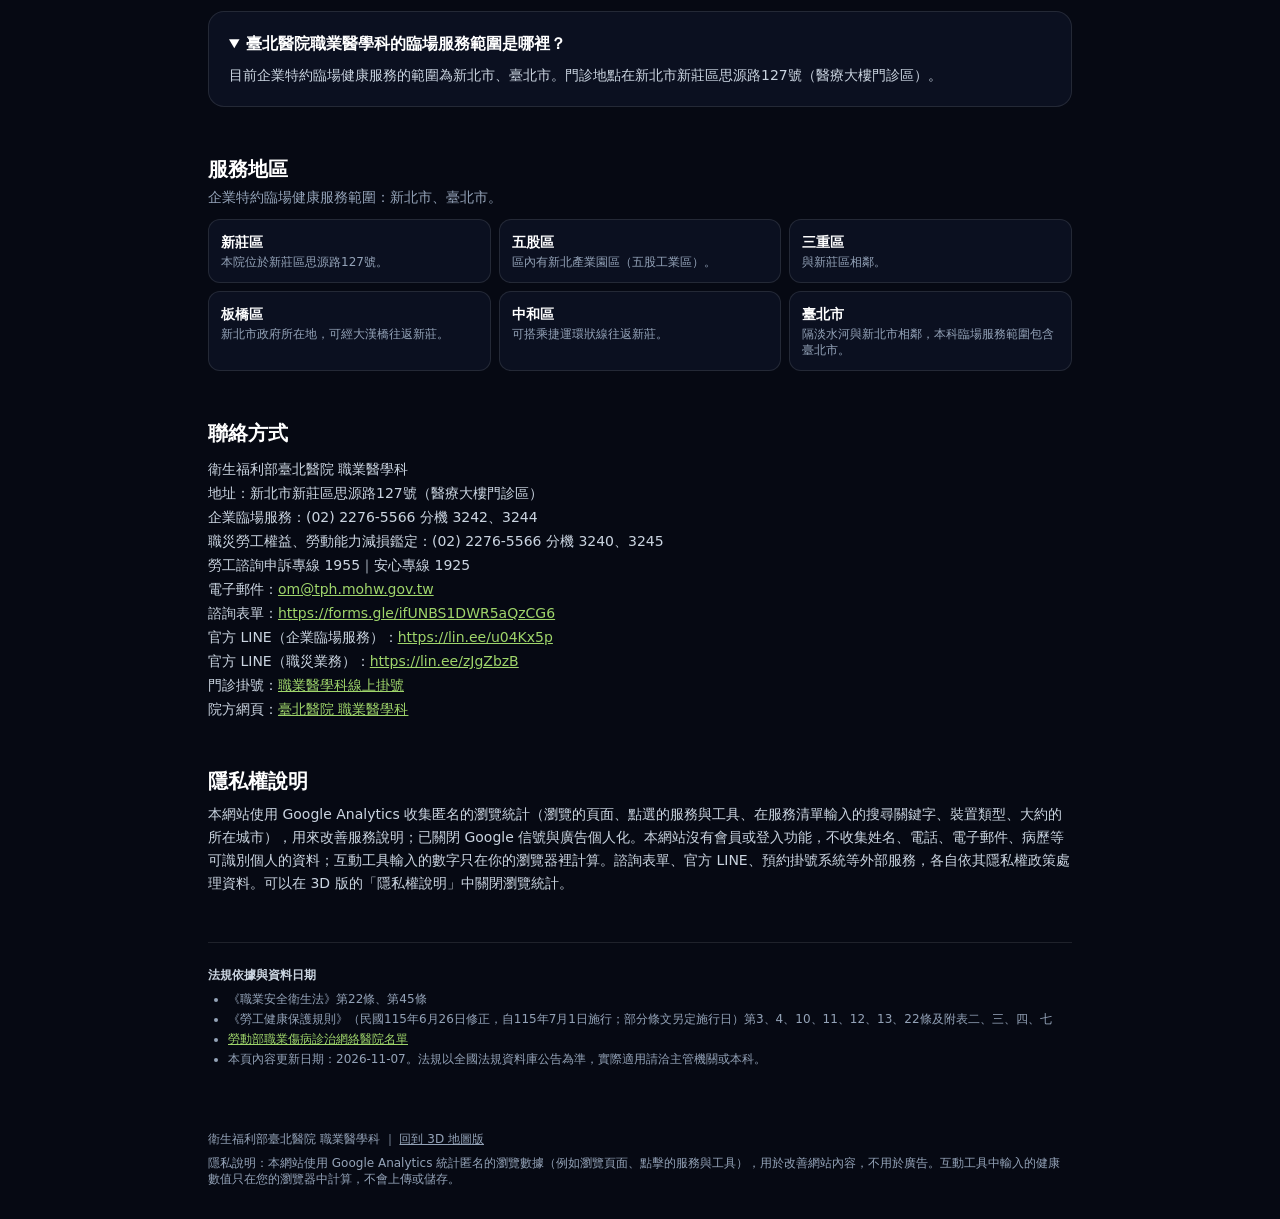
==== commit e1f7541b: "加入職災業務的官方 LINE，說明抽屜兩個窗口各有自己的 LINE Co-Authored-By: Claude Opus 5.5 <noreply@anthropic.com>" ====
--- a/services.html
+++ b/services.html
@@ -46,7 +46,8 @@
       <ul class="mt-3 list-disc pl-5 space-y-1 text-sm text-slate-300"><li>六項服務：工作環境危害評估、員工工作適應性評估、職業病與傷害診治、職能復健與重返職場、四大計畫指導與法規諮詢、健檢分析與健康管理</li><li>企業：勞工 50 人以上的事業單位，應僱用或特約醫護人員辦理勞工健康服務（職業安全衛生法第22條）；本科提供新北市、臺北市的特約臨場服務，由醫護人員實際到場執行</li><li>勞工：對疾病或傷害與工作的關係有疑問，可預約職業醫學科門診；本院為勞動部職業傷病診治網絡醫院</li><li>院址：新北市新莊區思源路127號（醫療大樓門診區）</li></ul>
       <div class="mt-5 flex flex-wrap gap-2 text-sm">
         <a href="https://forms.gle/ifUNBS1DWR5aQzCG6" target="_blank" rel="noopener noreferrer" class="px-4 py-2.5 rounded-xl bg-gradient-to-r from-medblue-600 to-brand-500 text-white font-bold">填寫臨場服務諮詢表單</a>
-        <a href="https://lin.ee/u04Kx5p" target="_blank" rel="noopener noreferrer" class="px-4 py-2.5 rounded-xl bg-[#06c755] text-[#06301a] font-bold">加入官方 LINE</a>
+        <a href="https://lin.ee/u04Kx5p" target="_blank" rel="noopener noreferrer" class="px-4 py-2.5 rounded-xl bg-[#06c755] text-[#06301a] font-bold">企業臨場服務 LINE</a>
+        <a href="https://lin.ee/zJgZbzB" target="_blank" rel="noopener noreferrer" class="px-4 py-2.5 rounded-xl bg-[#06c755] text-[#06301a] font-bold">職災業務 LINE</a>
         <a href="https://nreg.tph.mohw.gov.tw/OReg/OpoDoctorsVisitListPage?sectcategory=%E5%85%A7%E7%A7%91%E7%B3%BB&amp;sectid=0106&amp;sectname=%E8%81%B7%E6%A5%AD%E9%86%AB%E5%AD%B8%E7%A7%91&amp;showcd=N" target="_blank" rel="noopener noreferrer" class="px-4 py-2.5 rounded-xl bg-slate-800 border border-white/10 font-bold">職業醫學科門診掛號</a>
       </div>
     </section>
@@ -309,7 +310,8 @@
         <div>勞工諮詢申訴專線 1955｜安心專線 1925</div>
         <div>電子郵件：<a class="underline text-brand-300" href="mailto:om@tph.mohw.gov.tw">om@tph.mohw.gov.tw</a></div>
         <div>諮詢表單：<a class="underline text-brand-300" href="https://forms.gle/ifUNBS1DWR5aQzCG6" target="_blank" rel="noopener noreferrer">https://forms.gle/ifUNBS1DWR5aQzCG6</a></div>
-        <div>官方 LINE：<a class="underline text-brand-300" href="https://lin.ee/u04Kx5p" target="_blank" rel="noopener noreferrer">https://lin.ee/u04Kx5p</a></div>
+        <div>官方 LINE（企業臨場服務）：<a class="underline text-brand-300" href="https://lin.ee/u04Kx5p" target="_blank" rel="noopener noreferrer">https://lin.ee/u04Kx5p</a></div>
+        <div>官方 LINE（職災業務）：<a class="underline text-brand-300" href="https://lin.ee/zJgZbzB" target="_blank" rel="noopener noreferrer">https://lin.ee/zJgZbzB</a></div>
         <div>門診掛號：<a class="underline text-brand-300" href="https://nreg.tph.mohw.gov.tw/OReg/OpoDoctorsVisitListPage?sectcategory=%E5%85%A7%E7%A7%91%E7%B3%BB&amp;sectid=0106&amp;sectname=%E8%81%B7%E6%A5%AD%E9%86%AB%E5%AD%B8%E7%A7%91&amp;showcd=N" target="_blank" rel="noopener noreferrer">職業醫學科線上掛號</a></div>
         <div>院方網頁：<a class="underline text-brand-300" href="https://www.tph.mohw.gov.tw/?aid=60&amp;pid=225" target="_blank" rel="noopener noreferrer">臺北醫院 職業醫學科</a></div>
       </address>
